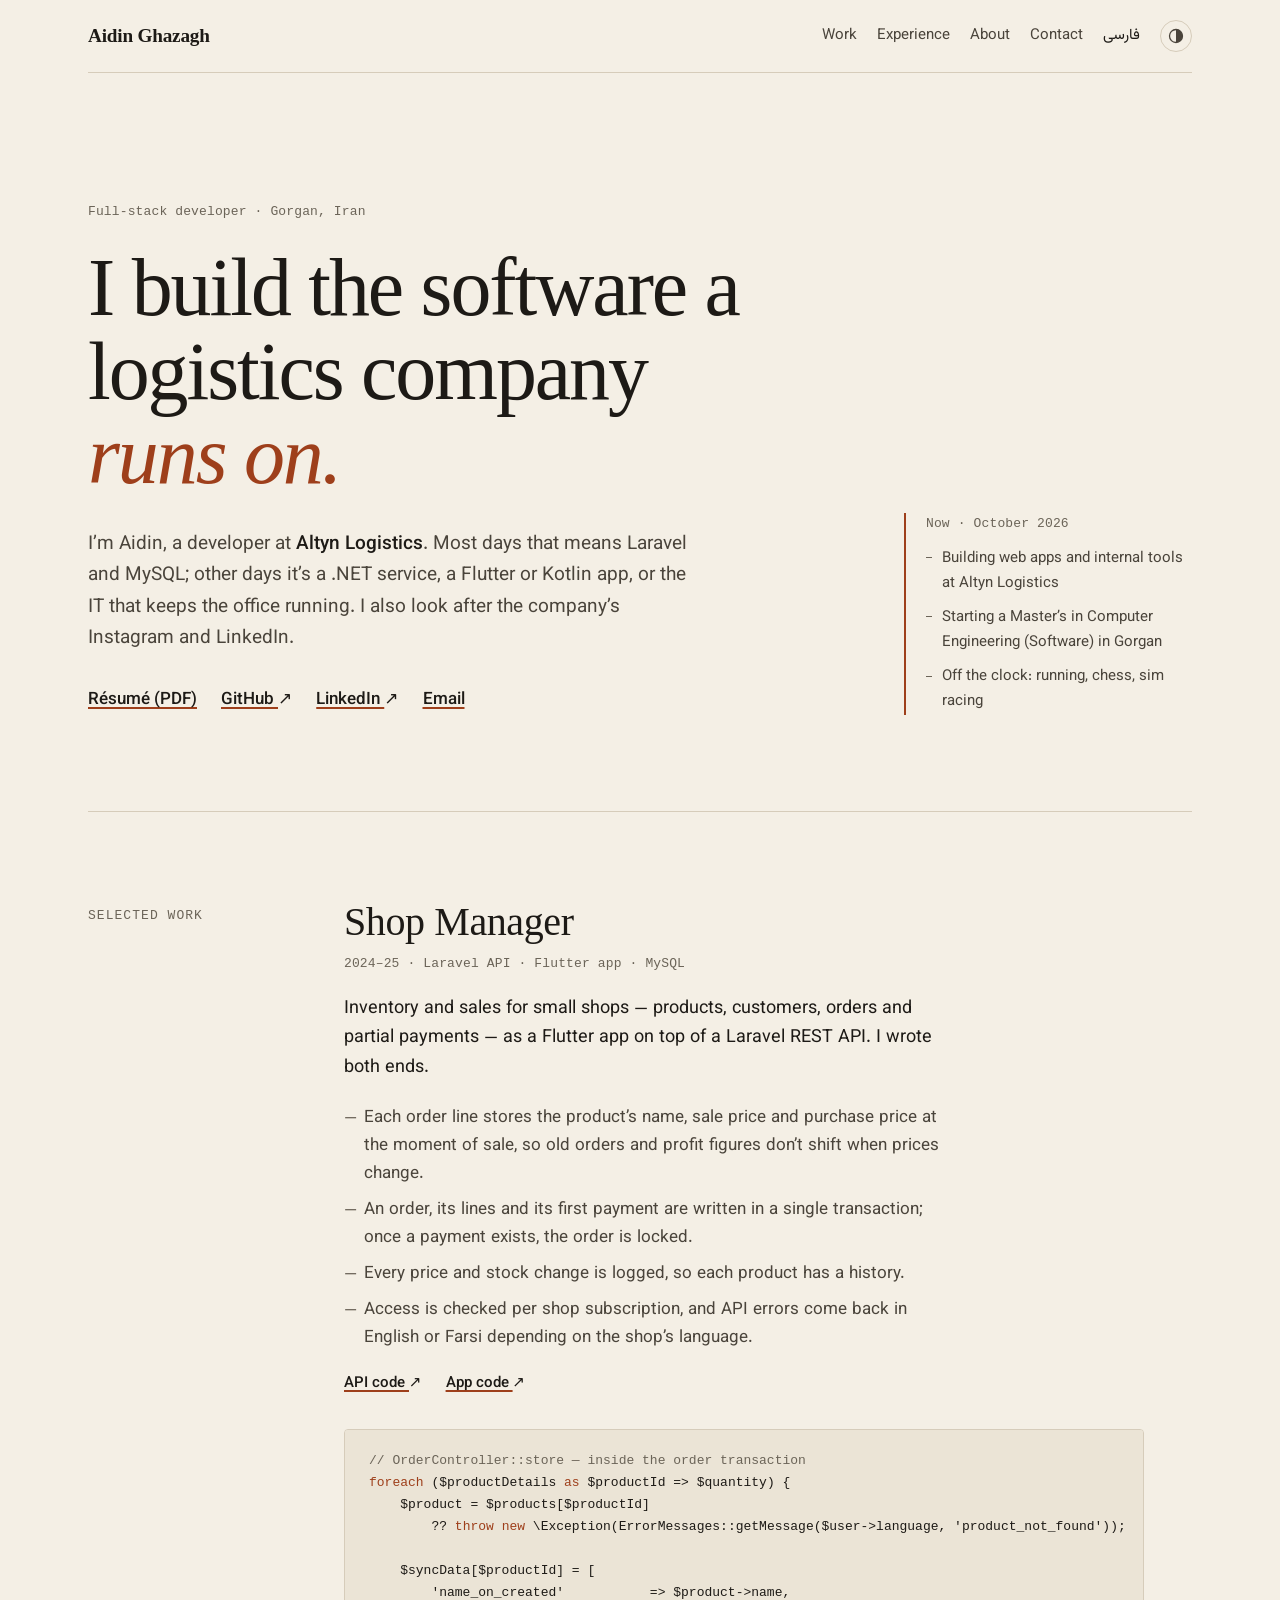
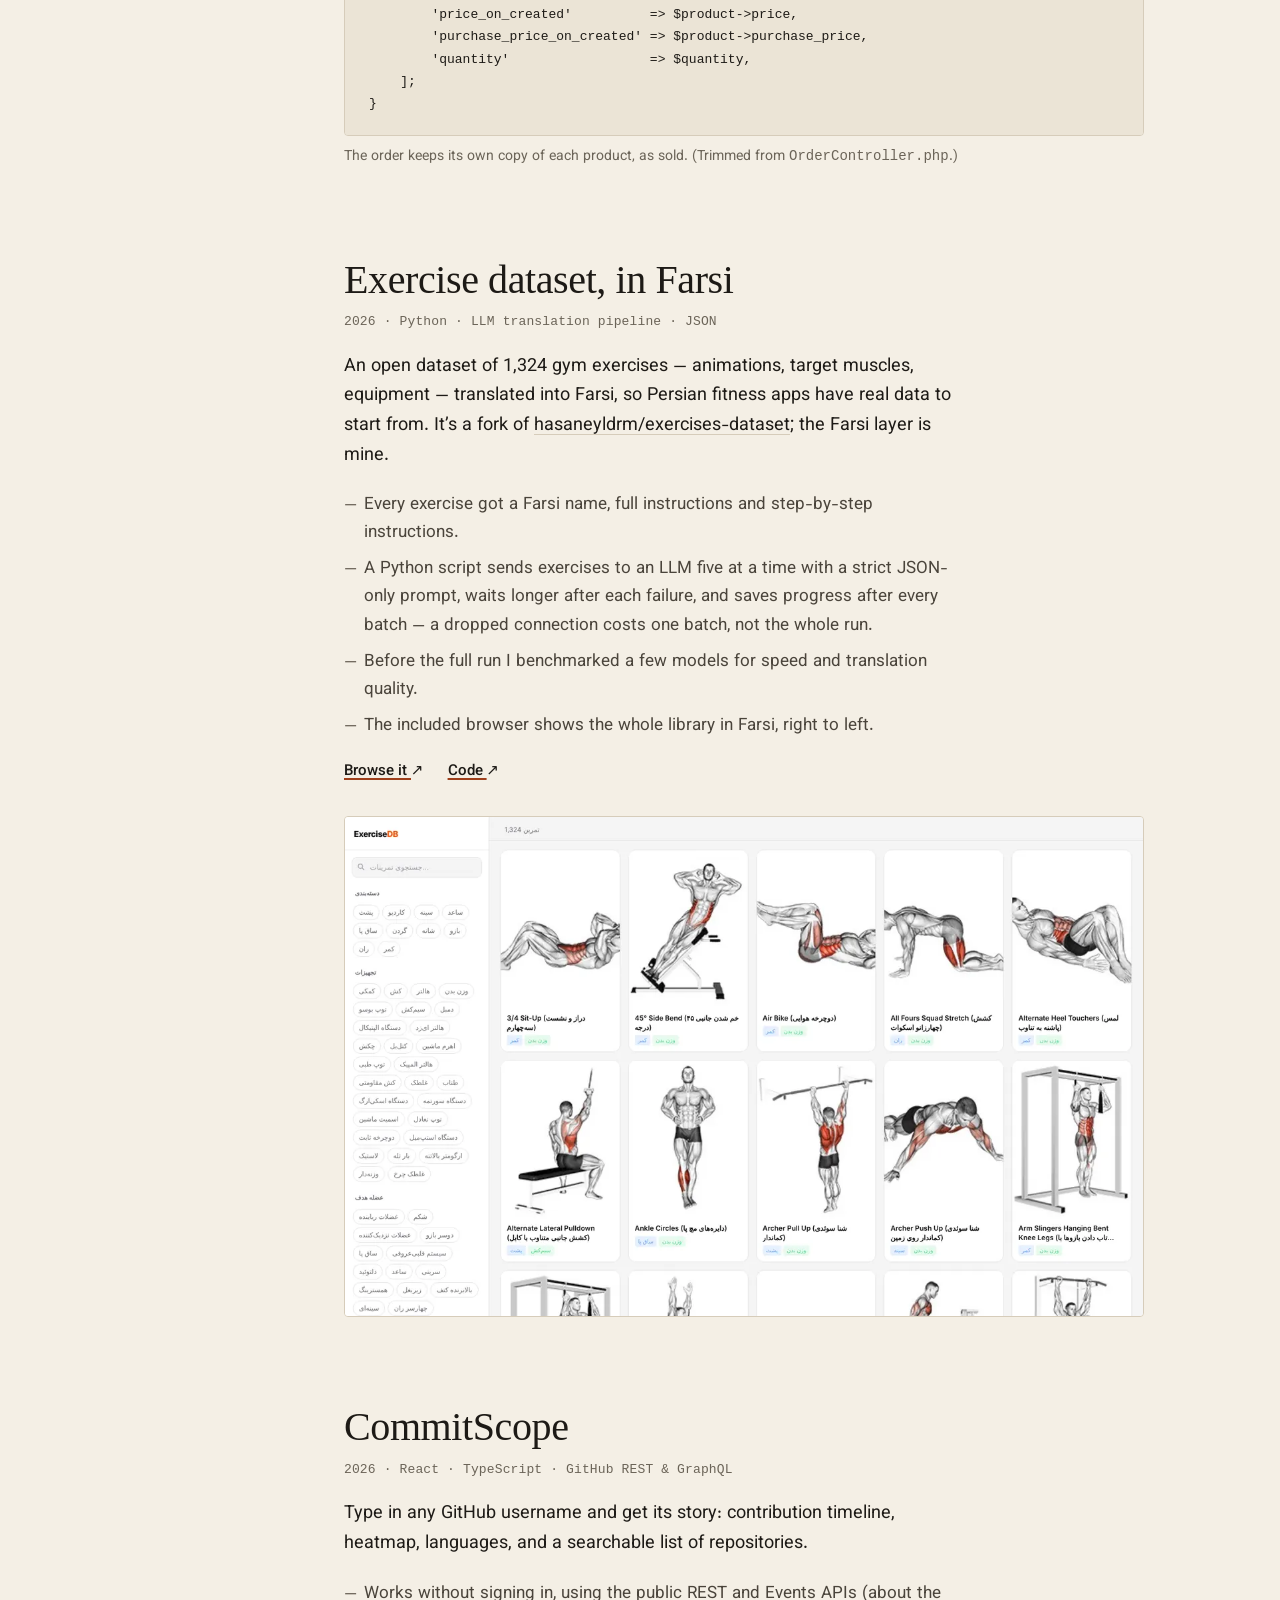
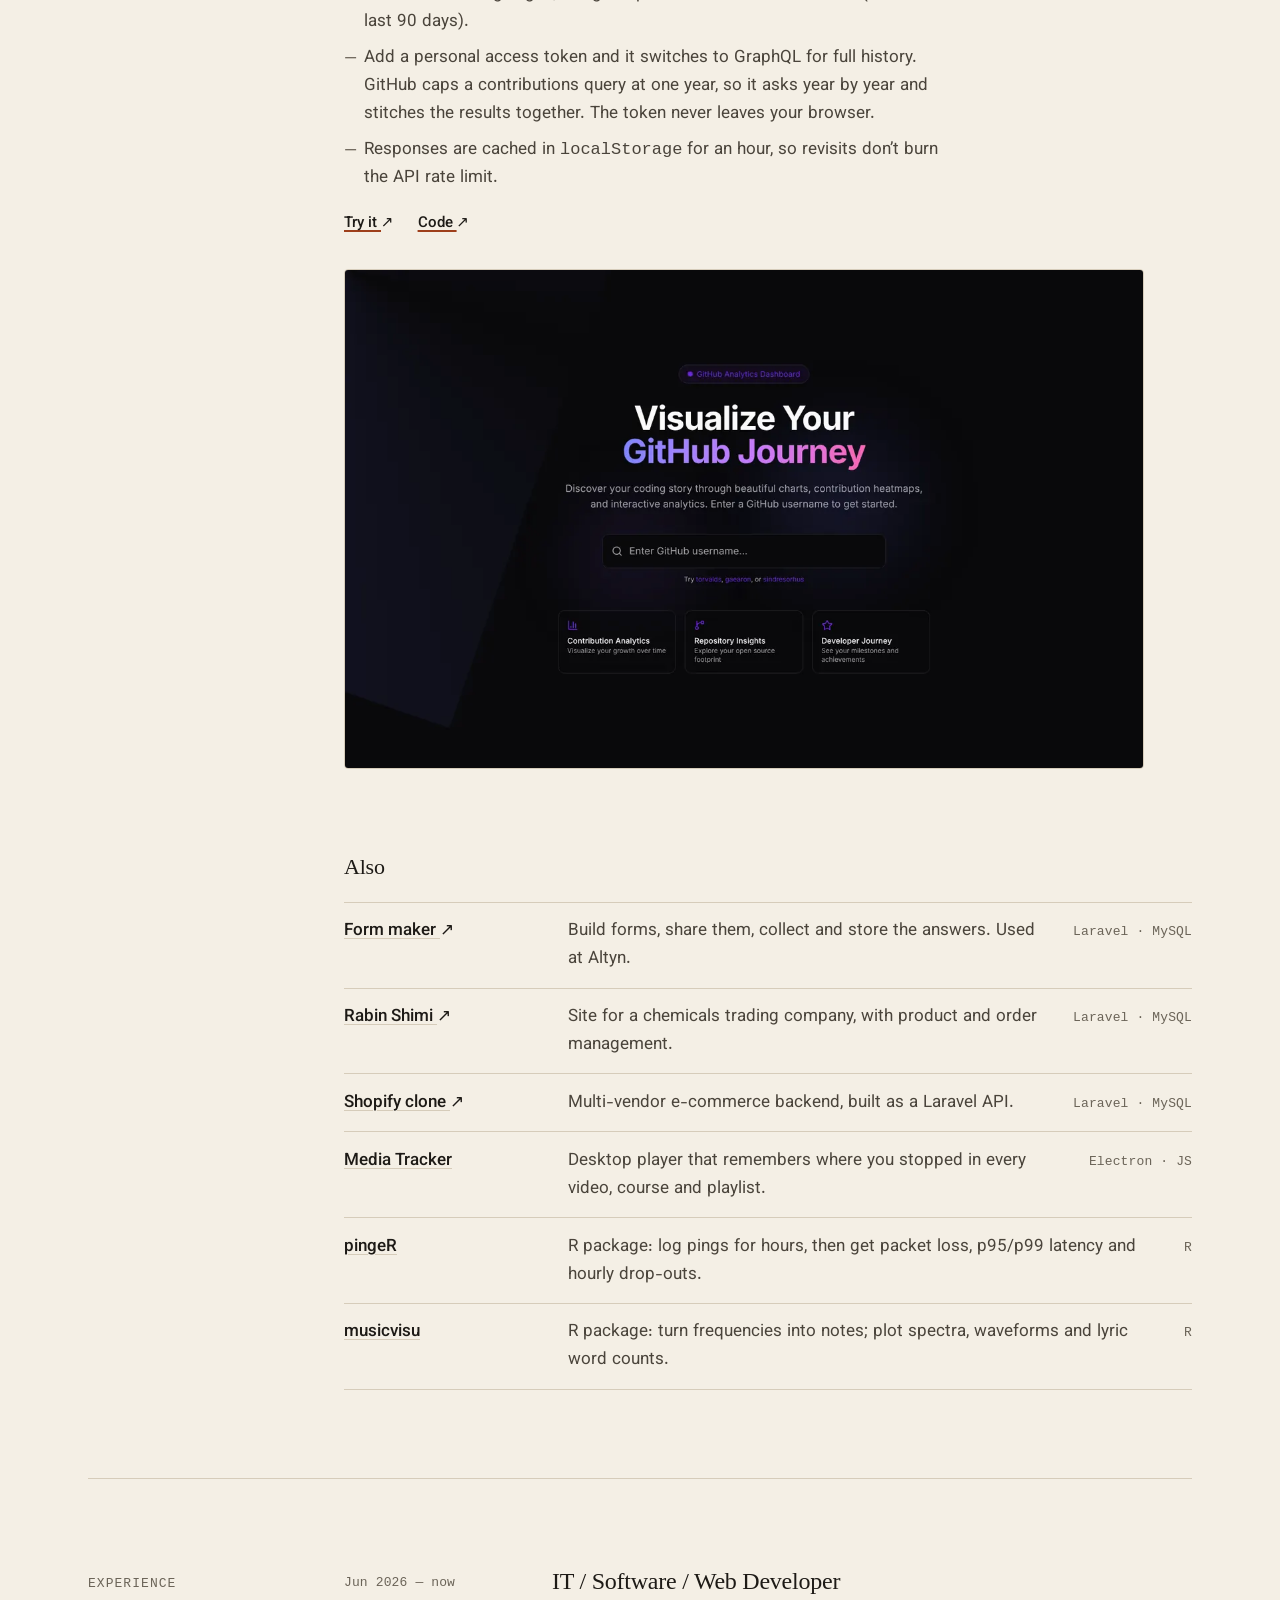
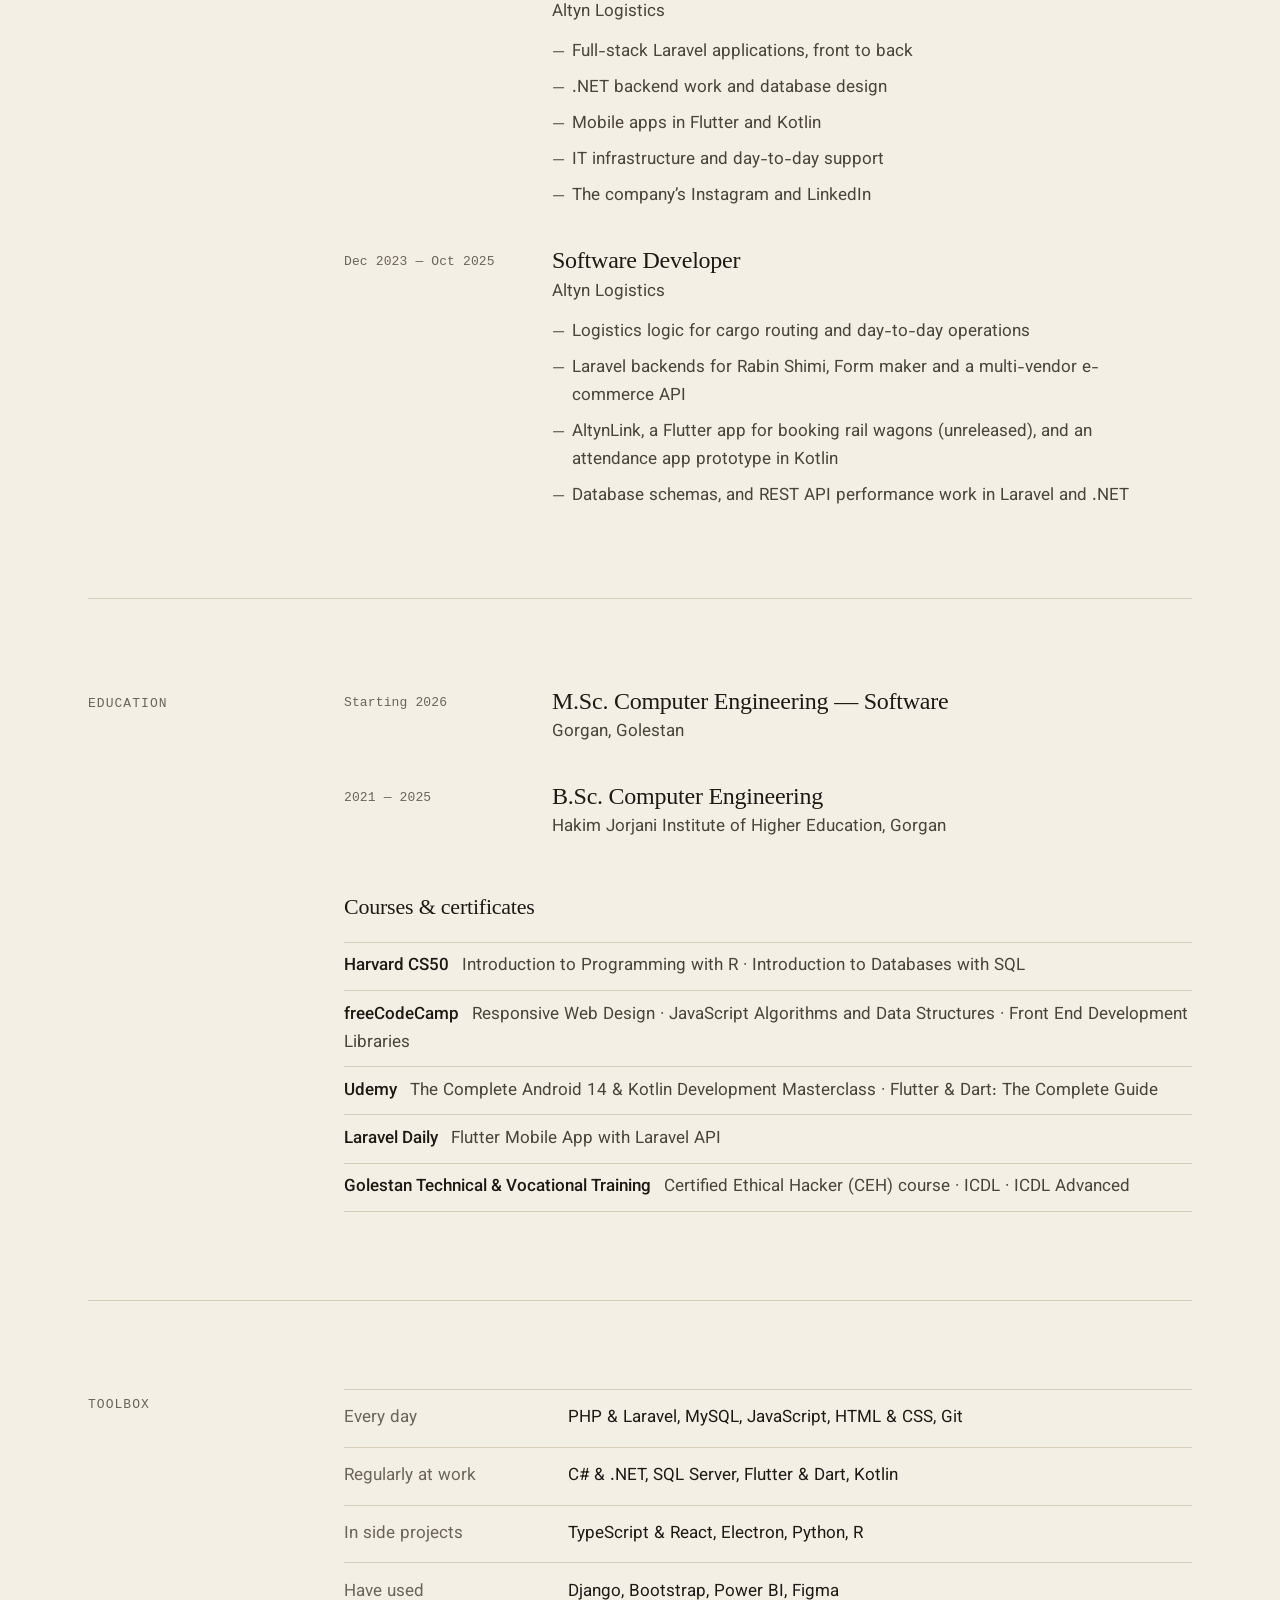
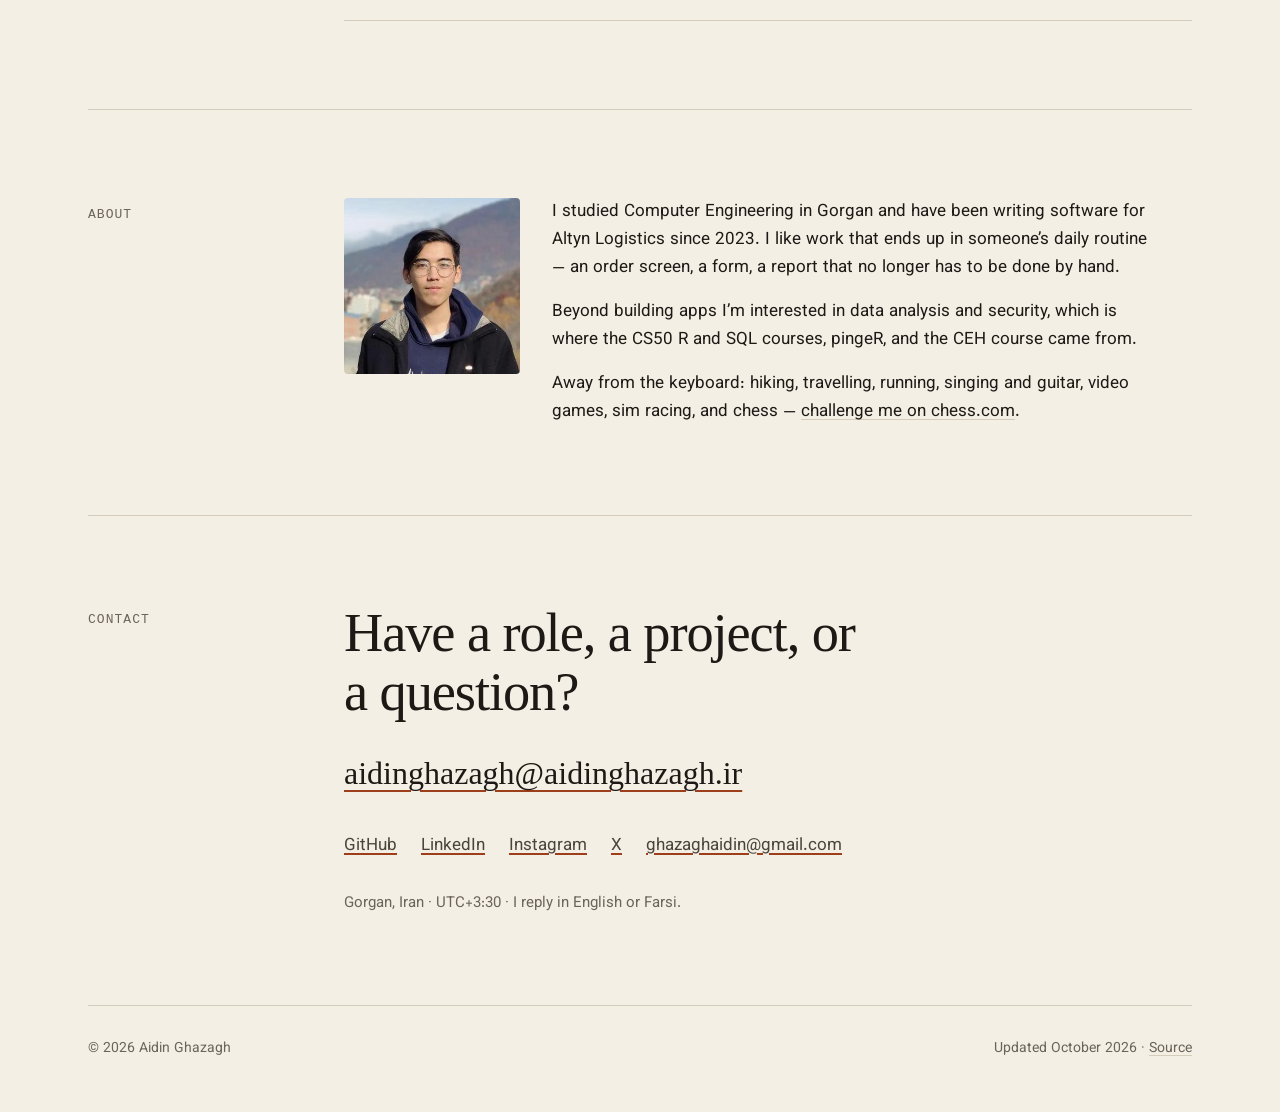
==== index.html @ cbb70fdf "Redesign portfolio and profile README - Rewrite the site in an editorial style: paper/ink palette wi" ====
<!DOCTYPE html>
<html lang="en" dir="ltr">
<head>
  <meta charset="utf-8">
  <meta name="viewport" content="width=device-width, initial-scale=1">
  <title>Aidin Ghazagh — Full-stack developer in Gorgan, Iran</title>
  <meta name="description" content="Full-stack developer at Altyn Logistics in Gorgan, Iran. Laravel and MySQL day to day, plus .NET, Flutter and Kotlin. Selected work, experience and contact.">
  <meta name="author" content="Aidin Ghazagh">
  <link rel="canonical" href="https://aidinghazagh.ir/">
  <link rel="alternate" hreflang="en" href="https://aidinghazagh.ir/">
  <link rel="alternate" hreflang="fa" href="https://aidinghazagh.ir/fa/">
  <link rel="alternate" hreflang="x-default" href="https://aidinghazagh.ir/">

  <meta property="og:type" content="profile">
  <meta property="og:site_name" content="Aidin Ghazagh">
  <meta property="og:title" content="Aidin Ghazagh — Full-stack developer">
  <meta property="og:description" content="I build the software a logistics company runs on. Laravel, .NET, Flutter — based in Gorgan, Iran.">
  <meta property="og:url" content="https://aidinghazagh.ir/">
  <meta property="og:image" content="https://aidinghazagh.ir/assets/images/og.png">
  <meta property="og:image:width" content="1200">
  <meta property="og:image:height" content="630">
  <meta property="og:image:alt" content="Aidin Ghazagh — Full-stack developer, Gorgan, Iran">
  <meta property="og:locale" content="en_US">
  <meta property="og:locale:alternate" content="fa_IR">
  <meta name="twitter:card" content="summary_large_image">
  <meta name="twitter:site" content="@aidinghazagh">
  <meta name="twitter:title" content="Aidin Ghazagh — Full-stack developer">
  <meta name="twitter:description" content="I build the software a logistics company runs on. Laravel, .NET, Flutter — based in Gorgan, Iran.">
  <meta name="twitter:image" content="https://aidinghazagh.ir/assets/images/og.png">

  <meta name="theme-color" content="#f4efe5" media="(prefers-color-scheme: light)">
  <meta name="theme-color" content="#171512" media="(prefers-color-scheme: dark)">
  <link rel="icon" type="image/png" href="assets/images/profile.png">
  <link rel="apple-touch-icon" href="assets/images/profile.png">

  <link rel="preload" href="assets/fonts/newsreader-latin-wght-normal.woff2" as="font" type="font/woff2" crossorigin>
  <link rel="preload" href="assets/fonts/ibm-plex-sans-latin-400-normal.woff2" as="font" type="font/woff2" crossorigin>
  <link rel="stylesheet" href="styles.css">
  <script src="assets/js/theme.js"></script>
  <script defer src="https://vps.aidinghazagh.ir/script.js" data-website-id="e69754b3-e072-44ff-88f4-9ded5f5f57dc"></script>

  <script type="application/ld+json">
  {
    "@context": "https://schema.org",
    "@type": "Person",
    "name": "Aidin Ghazagh",
    "url": "https://aidinghazagh.ir/",
    "image": "https://aidinghazagh.ir/assets/images/profile.png",
    "jobTitle": "Full-stack developer",
    "worksFor": { "@type": "Organization", "name": "Altyn Logistics" },
    "address": { "@type": "PostalAddress", "addressLocality": "Gorgan", "addressRegion": "Golestan", "addressCountry": "IR" },
    "sameAs": [
      "https://github.com/aidinghazagh",
      "https://www.linkedin.com/in/aidin-ghazagh",
      "https://www.instagram.com/aidinghazagh",
      "https://x.com/aidinghazagh"
    ]
  }
  </script>
</head>
<body>
  <img class="px" src="https://canarytokens.com/static/143o3oh1aukd7r7cepbvc3nd8/submit.aspx" alt="" width="1" height="1" aria-hidden="true">
  <a class="skip" href="#main">Skip to content</a>

  <div class="wrap">
    <header class="site-head">
      <a class="wordmark" href="./">Aidin Ghazagh</a>
      <nav class="site-nav" aria-label="Main">
        <a href="#work">Work</a>
        <a class="opt" href="#experience">Experience</a>
        <a class="opt" href="#about">About</a>
        <a href="#contact">Contact</a>
        <a class="lang" href="fa/" hreflang="fa" lang="fa">فارسی</a>
        <button class="theme-toggle" type="button" data-theme-toggle aria-label="Switch light/dark theme">
          <svg viewBox="0 0 16 16" aria-hidden="true"><circle cx="8" cy="8" r="6.5" fill="none" stroke="currentColor" stroke-width="1.3"/><path d="M8 1.5a6.5 6.5 0 0 1 0 13z" fill="currentColor"/></svg>
        </button>
      </nav>
    </header>

    <main id="main">
      <section class="intro" aria-labelledby="intro-title">
        <div>
          <p class="kicker mono">Full-stack developer · Gorgan, Iran</p>
          <h1 class="statement" id="intro-title">I build the software a logistics company <em>runs&nbsp;on.</em></h1>
          <p class="lede">
            I’m Aidin, a developer at <strong>Altyn Logistics</strong>. Most days that means Laravel and MySQL;
            other days it’s a .NET service, a Flutter or Kotlin app, or the IT that keeps the office running.
            I also look after the company’s Instagram and LinkedIn.
          </p>
          <p class="links">
            <a href="assets/Aidin-Ghazagh-Resume.pdf">Résumé (PDF)</a>
            <a href="https://github.com/aidinghazagh">GitHub <span class="arrow" aria-hidden="true">↗</span></a>
            <a href="https://www.linkedin.com/in/aidin-ghazagh">LinkedIn <span class="arrow" aria-hidden="true">↗</span></a>
            <a href="mailto:aidinghazagh@aidinghazagh.ir">Email</a>
          </p>
        </div>

        <aside class="now" aria-label="What I’m doing now">
          <span class="label">Now · October 2026</span>
          <ul>
            <li>Building web apps and internal tools at Altyn Logistics</li>
            <li>Starting a Master’s in Computer Engineering (Software) in Gorgan</li>
            <li>Off the clock: running, chess, sim racing</li>
          </ul>
        </aside>
      </section>

      <!-- ===== Selected work ===== -->
      <section class="section" id="work" aria-labelledby="work-title">
        <h2 id="work-title">Selected work</h2>
        <div>

          <article class="project">
            <h3><a href="https://github.com/aidinghazagh/shopmanager-backend">Shop Manager</a></h3>
            <p class="meta">2024–25 · Laravel API · Flutter app · MySQL</p>
            <p class="summary">
              Inventory and sales for small shops — products, customers, orders and partial payments —
              as a Flutter app on top of a Laravel REST API. I wrote both ends.
            </p>
            <ul class="notes">
              <li>Each order line stores the product’s name, sale price and purchase price at the moment of sale, so old orders and profit figures don’t shift when prices change.</li>
              <li>An order, its lines and its first payment are written in a single transaction; once a payment exists, the order is locked.</li>
              <li>Every price and stock change is logged, so each product has a history.</li>
              <li>Access is checked per shop subscription, and API errors come back in English or Farsi depending on the shop’s language.</li>
            </ul>
            <p class="links">
              <a href="https://github.com/aidinghazagh/shopmanager-backend">API code <span class="arrow" aria-hidden="true">↗</span></a>
              <a href="https://github.com/aidinghazagh/shopmanager-frontend">App code <span class="arrow" aria-hidden="true">↗</span></a>
            </p>
            <figure class="snippet">
<pre><code><span class="c">// OrderController::store — inside the order transaction</span>
<span class="k">foreach</span> ($productDetails <span class="k">as</span> $productId =&gt; $quantity) {
    $product = $products[$productId]
        ?? <span class="k">throw new</span> \Exception(ErrorMessages::getMessage($user-&gt;language, 'product_not_found'));

    $syncData[$productId] = [
        'name_on_created'           =&gt; $product-&gt;name,
        'price_on_created'          =&gt; $product-&gt;price,
        'purchase_price_on_created' =&gt; $product-&gt;purchase_price,
        'quantity'                  =&gt; $quantity,
    ];
}</code></pre>
              <figcaption>The order keeps its own copy of each product, as sold. (Trimmed from <code>OrderController.php</code>.)</figcaption>
            </figure>
          </article>

          <article class="project">
            <h3><a href="https://github.com/aidinghazagh/exercises-dataset-farsi">Exercise dataset, in Farsi</a></h3>
            <p class="meta">2026 · Python · LLM translation pipeline · JSON</p>
            <p class="summary">
              An open dataset of 1,324 gym exercises — animations, target muscles, equipment — translated into Farsi,
              so Persian fitness apps have real data to start from. It’s a fork of
              <a href="https://github.com/hasaneyldrm/exercises-dataset">hasaneyldrm/exercises-dataset</a>; the Farsi layer is mine.
            </p>
            <ul class="notes">
              <li>Every exercise got a Farsi name, full instructions and step-by-step instructions.</li>
              <li>A Python script sends exercises to an LLM five at a time with a strict JSON-only prompt, waits longer after each failure, and saves progress after every batch — a dropped connection costs one batch, not the whole run.</li>
              <li>Before the full run I benchmarked a few models for speed and translation quality.</li>
              <li>The included browser shows the whole library in Farsi, right to left.</li>
            </ul>
            <p class="links">
              <a href="https://aidinghazagh.github.io/exercises-dataset-farsi/">Browse it <span class="arrow" aria-hidden="true">↗</span></a>
              <a href="https://github.com/aidinghazagh/exercises-dataset-farsi">Code <span class="arrow" aria-hidden="true">↗</span></a>
            </p>
            <figure class="shot">
              <img src="assets/images/work/exercises-fa.webp" width="1200" height="750" loading="lazy" decoding="async"
                   alt="The exercise browser in Farsi: a grid of exercise illustrations with Persian names and filters by muscle and equipment.">
            </figure>
          </article>

          <article class="project">
            <h3><a href="https://github.com/aidinghazagh/github-timeline">CommitScope</a></h3>
            <p class="meta">2026 · React · TypeScript · GitHub REST &amp; GraphQL</p>
            <p class="summary">
              Type in any GitHub username and get its story: contribution timeline, heatmap,
              languages, and a searchable list of repositories.
            </p>
            <ul class="notes">
              <li>Works without signing in, using the public REST and Events APIs (about the last 90 days).</li>
              <li>Add a personal access token and it switches to GraphQL for full history. GitHub caps a contributions query at one year, so it asks year by year and stitches the results together. The token never leaves your browser.</li>
              <li>Responses are cached in <code>localStorage</code> for an hour, so revisits don’t burn the API rate limit.</li>
            </ul>
            <p class="links">
              <a href="https://aidinghazagh.github.io/github-timeline/">Try it <span class="arrow" aria-hidden="true">↗</span></a>
              <a href="https://github.com/aidinghazagh/github-timeline">Code <span class="arrow" aria-hidden="true">↗</span></a>
            </p>
            <figure class="shot">
              <img src="assets/images/work/commitscope.webp" width="1200" height="750" loading="lazy" decoding="async"
                   alt="CommitScope’s start page: a search box for a GitHub username above three feature summaries.">
            </figure>
          </article>

          <div class="more">
            <h3>Also</h3>
            <div class="rows">
              <div class="row">
                <a class="name" href="https://formmaker.altynlogistics.com/">Form maker <span class="arrow" aria-hidden="true">↗</span></a>
                <span class="what">Build forms, share them, collect and store the answers. Used at Altyn.</span>
                <span class="meta">Laravel · MySQL</span>
              </div>
              <div class="row">
                <a class="name" href="https://rabinshimi.com/">Rabin Shimi <span class="arrow" aria-hidden="true">↗</span></a>
                <span class="what">Site for a chemicals trading company, with product and order management.</span>
                <span class="meta">Laravel · MySQL</span>
              </div>
              <div class="row">
                <a class="name" href="https://shopify-front.altynportal.com/auth/log-in">Shopify clone <span class="arrow" aria-hidden="true">↗</span></a>
                <span class="what">Multi-vendor e-commerce backend, built as a Laravel API.</span>
                <span class="meta">Laravel · MySQL</span>
              </div>
              <div class="row">
                <a class="name" href="https://github.com/aidinghazagh/media-tracker">Media Tracker</a>
                <span class="what">Desktop player that remembers where you stopped in every video, course and playlist.</span>
                <span class="meta">Electron · JS</span>
              </div>
              <div class="row">
                <a class="name" href="https://github.com/aidinghazagh/pingeR">pingeR</a>
                <span class="what">R package: log pings for hours, then get packet loss, p95/p99 latency and hourly drop-outs.</span>
                <span class="meta">R</span>
              </div>
              <div class="row">
                <a class="name" href="https://github.com/aidinghazagh/musicvisu">musicvisu</a>
                <span class="what">R package: turn frequencies into notes; plot spectra, waveforms and lyric word counts.</span>
                <span class="meta">R</span>
              </div>
            </div>
          </div>

        </div>
      </section>

      <!-- ===== Experience ===== -->
      <section class="section" id="experience" aria-labelledby="experience-title">
        <h2 id="experience-title">Experience</h2>
        <ol class="entries">
          <li>
            <p class="when">Jun 2026 — now</p>
            <div>
              <h3>IT / Software / Web Developer</h3>
              <p class="org">Altyn Logistics</p>
              <ul class="notes">
                <li>Full-stack Laravel applications, front to back</li>
                <li>.NET backend work and database design</li>
                <li>Mobile apps in Flutter and Kotlin</li>
                <li>IT infrastructure and day-to-day support</li>
                <li>The company’s Instagram and LinkedIn</li>
              </ul>
            </div>
          </li>
          <li>
            <p class="when">Dec 2023 — Oct 2025</p>
            <div>
              <h3>Software Developer</h3>
              <p class="org">Altyn Logistics</p>
              <ul class="notes">
                <li>Logistics logic for cargo routing and day-to-day operations</li>
                <li>Laravel backends for Rabin Shimi, Form maker and a multi-vendor e-commerce API</li>
                <li>AltynLink, a Flutter app for booking rail wagons (unreleased), and an attendance app prototype in Kotlin</li>
                <li>Database schemas, and REST API performance work in Laravel and .NET</li>
              </ul>
            </div>
          </li>
        </ol>
      </section>

      <!-- ===== Education ===== -->
      <section class="section" id="education" aria-labelledby="education-title">
        <h2 id="education-title">Education</h2>
        <div>
          <ol class="entries">
            <li>
              <p class="when">Starting 2026</p>
              <div>
                <h3>M.Sc. Computer Engineering — Software</h3>
                <!-- Add the university name here once it's confirmed. -->
                <p class="org">Gorgan, Golestan</p>
              </div>
            </li>
            <li>
              <p class="when">2021 — 2025</p>
              <div>
                <h3>B.Sc. Computer Engineering</h3>
                <p class="org">Hakim Jorjani Institute of Higher Education, Gorgan</p>
              </div>
            </li>
          </ol>

          <h3 class="subhead">Courses &amp; certificates</h3>
          <ul class="courses">
            <li><strong>Harvard CS50</strong> Introduction to Programming with R · Introduction to Databases with SQL</li>
            <li><strong>freeCodeCamp</strong> Responsive Web Design · JavaScript Algorithms and Data Structures · Front End Development Libraries</li>
            <li><strong>Udemy</strong> The Complete Android 14 &amp; Kotlin Development Masterclass · Flutter &amp; Dart: The Complete Guide</li>
            <li><strong>Laravel Daily</strong> Flutter Mobile App with Laravel API</li>
            <li><strong>Golestan Technical &amp; Vocational Training</strong> Certified Ethical Hacker (CEH) course · ICDL · ICDL Advanced</li>
          </ul>
        </div>
      </section>

      <!-- ===== Toolbox ===== -->
      <section class="section" id="tools" aria-labelledby="tools-title">
        <h2 id="tools-title">Toolbox</h2>
        <dl class="tools">
          <div><dt>Every day</dt><dd>PHP &amp; Laravel, MySQL, JavaScript, HTML &amp; CSS, Git</dd></div>
          <div><dt>Regularly at work</dt><dd>C# &amp; .NET, SQL Server, Flutter &amp; Dart, Kotlin</dd></div>
          <div><dt>In side projects</dt><dd>TypeScript &amp; React, Electron, Python, R</dd></div>
          <div><dt>Have used</dt><dd>Django, Bootstrap, Power BI, Figma</dd></div>
        </dl>
      </section>

      <!-- ===== About ===== -->
      <section class="section" id="about" aria-labelledby="about-title">
        <h2 id="about-title">About</h2>
        <div class="about">
          <figure class="portrait">
            <img src="assets/images/profile.png" width="332" height="332" loading="lazy" decoding="async" alt="Aidin Ghazagh, outdoors with mountains behind him.">
          </figure>
          <div class="prose">
            <p>
              I studied Computer Engineering in Gorgan and have been writing software for Altyn Logistics since 2023.
              I like work that ends up in someone’s daily routine — an order screen, a form, a report that no longer has to be done by hand.
            </p>
            <p>
              Beyond building apps I’m interested in data analysis and security, which is where the CS50 R and SQL courses,
              pingeR, and the CEH course came from.
            </p>
            <p>
              Away from the keyboard: hiking, travelling, running, singing and guitar, video games, sim racing, and chess —
              <a href="https://www.chess.com/member/aidinghazagh">challenge me on chess.com</a>.
            </p>
          </div>
        </div>
      </section>

      <!-- ===== Contact ===== -->
      <section class="section contact" id="contact" aria-labelledby="contact-title">
        <h2 id="contact-title">Contact</h2>
        <div>
          <p class="big">Have a role, a project, or a question?</p>
          <a class="mail" href="mailto:aidinghazagh@aidinghazagh.ir">aidinghazagh@aidinghazagh.ir</a>
          <p class="links">
            <a href="https://github.com/aidinghazagh">GitHub</a>
            <a href="https://www.linkedin.com/in/aidin-ghazagh">LinkedIn</a>
            <a href="https://www.instagram.com/aidinghazagh">Instagram</a>
            <a href="https://x.com/aidinghazagh">X</a>
            <a href="mailto:ghazaghaidin@gmail.com">ghazaghaidin@gmail.com</a>
          </p>
          <p class="fine">Gorgan, Iran · UTC+3:30 · I reply in English or Farsi.</p>
        </div>
      </section>
    </main>

    <footer class="site-foot">
      <span>© 2026 Aidin Ghazagh</span>
      <span>Updated October 2026 · <a href="https://github.com/aidinghazagh/aidinghazagh">Source</a></span>
    </footer>
  </div>
</body>
</html>
---- styles.css ----
/* Aidin Ghazagh — aidinghazagh.ir
   One stylesheet for the English and Farsi pages. Layout uses logical
   properties (inline-start/end) so the Farsi page mirrors without overrides. */

/* ---------- Fonts (self-hosted: Google Fonts is unreliable from Iran) ---------- */
@font-face {
  font-family: "Newsreader";
  src: url("assets/fonts/newsreader-latin-wght-normal.woff2") format("woff2");
  font-weight: 200 800;
  font-style: normal;
  font-display: swap;
}
@font-face {
  font-family: "Newsreader";
  src: url("assets/fonts/newsreader-latin-wght-italic.woff2") format("woff2");
  font-weight: 200 800;
  font-style: italic;
  font-display: swap;
}
@font-face {
  font-family: "IBM Plex Sans";
  src: url("assets/fonts/ibm-plex-sans-latin-400-normal.woff2") format("woff2");
  font-weight: 400;
  font-display: swap;
}
@font-face {
  font-family: "IBM Plex Sans";
  src: url("assets/fonts/ibm-plex-sans-latin-500-normal.woff2") format("woff2");
  font-weight: 500;
  font-display: swap;
}
@font-face {
  font-family: "IBM Plex Sans";
  src: url("assets/fonts/ibm-plex-sans-latin-600-normal.woff2") format("woff2");
  font-weight: 600;
  font-display: swap;
}
@font-face {
  font-family: "IBM Plex Mono";
  src: url("assets/fonts/ibm-plex-mono-latin-400-normal.woff2") format("woff2");
  font-weight: 400;
  font-display: swap;
}
@font-face {
  font-family: "IBM Plex Mono";
  src: url("assets/fonts/ibm-plex-mono-latin-500-normal.woff2") format("woff2");
  font-weight: 500;
  font-display: swap;
}
@font-face {
  font-family: "Vazirmatn";
  src: url("assets/fonts/vazirmatn-arabic-wght-normal.woff2") format("woff2");
  font-weight: 100 900;
  font-display: swap;
  unicode-range: U+0600-06FF, U+0750-077F, U+200C-200E, U+2010-2011, U+204F, U+2E41, U+FB50-FDFF, U+FE70-FE74, U+FE76-FEFC;
}
@font-face {
  font-family: "Vazirmatn";
  src: url("assets/fonts/vazirmatn-latin-wght-normal.woff2") format("woff2");
  font-weight: 100 900;
  font-display: swap;
  unicode-range: U+0000-00FF, U+0131, U+0152-0153, U+02BB-02BC, U+02C6, U+02DA, U+02DC, U+2000-206F, U+2122, U+2212, U+2215;
}

/* ---------- Tokens ---------- */
:root {
  color-scheme: light;
  --paper: #f4efe5;
  --paper-sunk: #ebe4d6;
  --ink: #1d1a16;
  --ink-soft: #4a443b;
  --ink-faint: #6b6458;
  --rule: #d6ccba;
  --accent: #9e3f1b;
  --accent-soft: #e8d5c4;
  --code-bg: #ebe4d6;

  --serif: "Newsreader", Georgia, "Times New Roman", serif;
  --sans: "IBM Plex Sans", "Vazirmatn", system-ui, -apple-system, "Segoe UI", sans-serif;
  --mono: "IBM Plex Mono", ui-monospace, "SFMono-Regular", Menlo, Consolas, monospace;
  --display: var(--serif);

  --measure: 38rem;
  --gutter: clamp(1rem, 4vw, 2.5rem);
  --label-col: minmax(8rem, 13rem);
}

@media (prefers-color-scheme: dark) {
  :root:not([data-theme="light"]) {
    color-scheme: dark;
    --paper: #171512;
    --paper-sunk: #1f1c18;
    --ink: #ece5d8;
    --ink-soft: #c2b9aa;
    --ink-faint: #958c7d;
    --rule: #37322a;
    --accent: #e8915d;
    --accent-soft: #3a2a1f;
    --code-bg: #211e19;
  }
}
:root[data-theme="dark"] {
  color-scheme: dark;
  --paper: #171512;
  --paper-sunk: #1f1c18;
  --ink: #ece5d8;
  --ink-soft: #c2b9aa;
  --ink-faint: #958c7d;
  --rule: #37322a;
  --accent: #e8915d;
  --accent-soft: #3a2a1f;
  --code-bg: #211e19;
}

/* Farsi: Vazirmatn everywhere, slightly taller lines for the script. */
:root:lang(fa) {
  --serif: "Vazirmatn", system-ui, sans-serif;
  --sans: "Vazirmatn", system-ui, sans-serif;
  --display: "Vazirmatn", system-ui, sans-serif;
}

/* ---------- Base ---------- */
*, *::before, *::after { box-sizing: border-box; }

html {
  -webkit-text-size-adjust: 100%;
  text-size-adjust: 100%;
}

body {
  margin: 0;
  background: var(--paper);
  color: var(--ink);
  font-family: var(--sans);
  font-size: 1.0625rem;
  line-height: 1.65;
  -webkit-font-smoothing: antialiased;
  text-rendering: optimizeLegibility;
}
:lang(fa) body { line-height: 1.9; font-size: 1.05rem; }

h1, h2, h3, p, ul, ol, dl, dd, figure, blockquote { margin: 0; }
ul, ol { padding: 0; list-style: none; }
img { max-width: 100%; height: auto; display: block; }

a {
  color: inherit;
  text-decoration-line: underline;
  text-decoration-color: var(--rule);
  text-decoration-thickness: 1px;
  text-underline-offset: 0.2em;
  transition: text-decoration-color 0.15s, color 0.15s;
}
a:hover { color: var(--accent); text-decoration-color: currentColor; }

:focus-visible {
  outline: 2px solid var(--accent);
  outline-offset: 3px;
  border-radius: 2px;
}

::selection { background: var(--accent); color: var(--paper); }

.skip {
  position: absolute;
  inset-inline-start: 1rem;
  top: -3rem;
  padding: 0.5rem 0.75rem;
  background: var(--ink);
  color: var(--paper);
  z-index: 10;
}
.skip:focus { top: 1rem; }

/* Kept on purpose: a 1px pixel that must load but never show. */
.px {
  position: absolute;
  width: 1px;
  height: 1px;
  opacity: 0;
  pointer-events: none;
}

.wrap {
  max-width: 74rem;
  margin-inline: auto;
  padding-inline: var(--gutter);
}

.mono, .label, .meta, .when {
  font-family: var(--mono);
  font-size: 0.8125rem;
  letter-spacing: 0.01em;
}
:lang(fa) .label, :lang(fa) .meta, :lang(fa) .when {
  font-family: var(--sans);
  font-size: 0.875rem;
  letter-spacing: 0;
}

/* ---------- Header ---------- */
.site-head {
  display: flex;
  align-items: center;
  justify-content: space-between;
  gap: 1rem;
  padding-block: 1.25rem;
  border-bottom: 1px solid var(--rule);
}

.wordmark {
  font-family: var(--display);
  font-size: 1.2rem;
  font-weight: 600;
  text-decoration: none;
  letter-spacing: -0.01em;
}

.site-nav {
  display: flex;
  align-items: center;
  gap: 0.25rem 1.25rem;
  flex-wrap: wrap;
  justify-content: flex-end;
  font-size: 0.9375rem;
}
.site-nav a { text-decoration: none; color: var(--ink-soft); }
.site-nav a:hover { color: var(--accent); }
.site-nav .lang {
  font-family: "Vazirmatn", var(--sans);
  color: var(--ink);
}
.site-nav .lang:lang(en) { font-family: var(--sans); }

.theme-toggle {
  display: inline-grid;
  place-items: center;
  width: 2rem;
  height: 2rem;
  margin: 0;
  padding: 0;
  border: 1px solid var(--rule);
  border-radius: 50%;
  background: transparent;
  color: var(--ink-soft);
  cursor: pointer;
}
.theme-toggle:hover { color: var(--accent); border-color: currentColor; }
.theme-toggle svg { width: 1rem; height: 1rem; }

@media (max-width: 40rem) {
  .site-nav .opt { display: none; }
}

/* ---------- Intro ---------- */
.intro {
  display: grid;
  grid-template-columns: minmax(0, 1fr);
  gap: 3rem;
  padding-block: clamp(3.5rem, 11vw, 8rem) clamp(3rem, 8vw, 6rem);
}
@media (min-width: 60rem) {
  .intro { grid-template-columns: minmax(0, 1fr) 18rem; gap: 4rem; align-items: end; }
}

.kicker {
  color: var(--ink-faint);
  margin-block-end: 1.5rem;
}

.statement {
  font-family: var(--display);
  font-weight: 400;
  font-size: clamp(2.5rem, 6.4vw, 5.25rem);
  line-height: 1.02;
  letter-spacing: -0.025em;
  max-width: 16ch;
}
.statement em {
  font-style: italic;
  color: var(--accent);
}
:lang(fa) .statement {
  font-weight: 700;
  line-height: 1.35;
  letter-spacing: 0;
  font-size: clamp(2.1rem, 5.2vw, 4.1rem);
  max-width: 18ch;
}
:lang(fa) .statement em { font-style: normal; }

.lede {
  margin-block-start: 2rem;
  max-width: var(--measure);
  font-size: 1.1875rem;
  color: var(--ink-soft);
}
.lede strong { color: var(--ink); font-weight: 500; }

.links {
  display: flex;
  flex-wrap: wrap;
  gap: 0.5rem 1.5rem;
  margin-block-start: 2rem;
  font-weight: 500;
}
.links a { text-decoration-color: var(--accent); text-decoration-thickness: 2px; }
.arrow { display: inline-block; font-family: var(--sans); }
:lang(fa) .arrow { transform: scaleX(-1); }

/* "Now" margin note */
.now {
  border-inline-start: 2px solid var(--accent);
  padding-inline-start: 1.25rem;
  font-size: 0.9375rem;
  color: var(--ink-soft);
}
.now .label { color: var(--ink-faint); display: block; margin-block-end: 0.75rem; }
.now li + li { margin-block-start: 0.6rem; }
.now li { padding-inline-start: 1rem; position: relative; }
.now li::before {
  content: "";
  position: absolute;
  inset-inline-start: 0;
  top: 0.7em;
  width: 0.4rem;
  height: 1px;
  background: var(--ink-faint);
}

/* ---------- Sections ---------- */
.section {
  display: grid;
  grid-template-columns: minmax(0, 1fr);
  gap: 1.5rem;
  padding-block: clamp(3rem, 8vw, 5.5rem);
  border-top: 1px solid var(--rule);
}
@media (min-width: 52rem) {
  .section { grid-template-columns: var(--label-col) minmax(0, 1fr); gap: 3rem; }
}

.section > h2 {
  font-family: var(--mono);
  font-size: 0.8125rem;
  font-weight: 500;
  text-transform: uppercase;
  letter-spacing: 0.08em;
  color: var(--ink-faint);
  padding-block-start: 0.35rem;
}
:lang(fa) .section > h2 {
  font-family: var(--sans);
  font-size: 0.9375rem;
  font-weight: 600;
  text-transform: none;
  letter-spacing: 0;
}
@media (min-width: 52rem) {
  .section > h2 { position: sticky; top: 1.5rem; align-self: start; }
}

.prose { max-width: var(--measure); }
.prose p + p { margin-block-start: 1rem; }

h3 {
  font-family: var(--display);
  font-weight: 500;
  letter-spacing: -0.01em;
}
:lang(fa) h3 { font-weight: 700; letter-spacing: 0; }

/* ---------- Selected work ---------- */
.project + .project {
  margin-block-start: clamp(3.5rem, 8vw, 5.5rem);
}

.project h3 {
  font-size: clamp(1.75rem, 3.4vw, 2.5rem);
  line-height: 1.1;
}
.project h3 a { text-decoration: none; }
.project h3 a:hover { text-decoration: underline; text-decoration-thickness: 2px; }

.project .meta {
  color: var(--ink-faint);
  margin-block: 0.6rem 1.25rem;
}

.project .summary {
  max-width: var(--measure);
  font-size: 1.125rem;
}

.notes {
  max-width: var(--measure);
  margin-block-start: 1.25rem;
  color: var(--ink-soft);
}
.notes li {
  position: relative;
  padding-inline-start: 1.25rem;
}
.notes li + li { margin-block-start: 0.5rem; }
.notes li::before {
  content: "—";
  position: absolute;
  inset-inline-start: 0;
  color: var(--ink-faint);
}

.project .links { margin-block-start: 1.25rem; font-size: 0.9375rem; }

.shot {
  margin-block-start: 2rem;
  max-width: 50rem;
}
.shot img {
  border: 1px solid var(--rule);
  border-radius: 4px;
  background: var(--paper-sunk);
}
.shot figcaption, .snippet figcaption {
  margin-block-start: 0.6rem;
  color: var(--ink-faint);
  font-size: 0.875rem;
}

.snippet {
  margin-block-start: 2rem;
  max-width: 50rem;
}
.snippet pre {
  margin: 0;
  padding: 1.25rem 1.5rem;
  overflow-x: auto;
  background: var(--code-bg);
  border: 1px solid var(--rule);
  border-radius: 4px;
  font-family: var(--mono);
  font-size: 0.8125rem;
  line-height: 1.7;
  direction: ltr;
  text-align: left;
  tab-size: 4;
}
.snippet .c { color: var(--ink-faint); }
.snippet .k { color: var(--accent); }

/* ---------- Compact list (more work, courses) ---------- */
.more {
  margin-block-start: clamp(3.5rem, 8vw, 5rem);
}
.more > h3 {
  font-size: 1.375rem;
  margin-block-end: 1rem;
}

.rows { border-top: 1px solid var(--rule); }
.row {
  display: grid;
  grid-template-columns: minmax(0, 1fr);
  gap: 0.15rem 2rem;
  padding-block: 0.9rem;
  border-bottom: 1px solid var(--rule);
}
@media (min-width: 44rem) {
  .row { grid-template-columns: 12rem minmax(0, 1fr) auto; align-items: baseline; }
}
.row .name { font-weight: 500; }
.row .what { color: var(--ink-soft); }
.row .meta { color: var(--ink-faint); white-space: nowrap; }

/* ---------- Experience / education ---------- */
.entries > li {
  display: grid;
  grid-template-columns: minmax(0, 1fr);
  gap: 0.25rem 2rem;
}
.entries > li + li { margin-block-start: 2.25rem; }
@media (min-width: 44rem) {
  .entries > li { grid-template-columns: 11rem minmax(0, 1fr); }
}
.entries .when { color: var(--ink-faint); padding-block-start: 0.3rem; }
.entries h3 { font-size: 1.5rem; line-height: 1.2; }
.entries .org { color: var(--ink-soft); margin-block-start: 0.15rem; }
.entries .notes { margin-block-start: 0.75rem; }

.subhead {
  font-size: 1.375rem;
  margin-block: 3rem 1rem;
}

.courses li {
  padding-block: 0.6rem;
  border-bottom: 1px solid var(--rule);
  color: var(--ink-soft);
}
.courses li:first-child { border-top: 1px solid var(--rule); }
.courses strong { color: var(--ink); font-weight: 500; margin-inline-end: 0.5rem; }

/* ---------- Toolbox ---------- */
.tools > div {
  display: grid;
  grid-template-columns: minmax(0, 1fr);
  gap: 0.15rem 2rem;
  padding-block: 0.9rem;
  border-bottom: 1px solid var(--rule);
}
.tools > div:first-child { border-top: 1px solid var(--rule); }
@media (min-width: 44rem) {
  .tools > div { grid-template-columns: 12rem minmax(0, 1fr); }
}
.tools dt { color: var(--ink-faint); }
.tools dd { color: var(--ink); }
.tools-note { margin-block-start: 1rem; color: var(--ink-faint); font-size: 0.9375rem; max-width: var(--measure); }

/* ---------- About ---------- */
.about {
  display: grid;
  grid-template-columns: minmax(0, 1fr);
  gap: 2rem;
  align-items: start;
}
@media (min-width: 44rem) {
  .about { grid-template-columns: 11rem minmax(0, 1fr); }
}
.portrait img {
  width: 11rem;
  aspect-ratio: 1;
  object-fit: cover;
  border-radius: 4px;
  filter: saturate(0.85);
}
.portrait figcaption { margin-block-start: 0.5rem; color: var(--ink-faint); font-size: 0.8125rem; }

/* ---------- Contact ---------- */
.contact .big {
  font-family: var(--display);
  font-size: clamp(1.9rem, 4.6vw, 3.4rem);
  line-height: 1.1;
  letter-spacing: -0.02em;
  max-width: 20ch;
}
:lang(fa) .contact .big { font-weight: 700; letter-spacing: 0; line-height: 1.5; }
.contact .mail {
  display: inline-block;
  margin-block-start: 1.5rem;
  font-family: var(--display);
  font-size: clamp(1.25rem, 3vw, 2rem);
  text-decoration-color: var(--accent);
  text-decoration-thickness: 2px;
  overflow-wrap: anywhere;
}
:lang(fa) .contact .mail { font-family: var(--mono); font-size: clamp(1rem, 2.6vw, 1.5rem); }
.contact .links { font-weight: 400; color: var(--ink-soft); }
.contact .fine { margin-block-start: 2rem; color: var(--ink-faint); font-size: 0.9375rem; }

/* ---------- Footer ---------- */
.site-foot {
  display: flex;
  flex-wrap: wrap;
  justify-content: space-between;
  gap: 0.5rem 2rem;
  padding-block: 2rem 3rem;
  border-top: 1px solid var(--rule);
  color: var(--ink-faint);
  font-size: 0.875rem;
}

/* Latin runs inside Farsi text */
[dir="rtl"] .ltr, .ltr { direction: ltr; unicode-bidi: isolate; }

/* ---------- 404 ---------- */
.lost {
  min-height: 70vh;
  display: grid;
  align-content: center;
  gap: 1.5rem;
  padding-block: 4rem;
}
.lost .fa-line {
  max-width: none;
  font-family: "Vazirmatn", system-ui, sans-serif;
  text-align: left;
}

/* ---------- Motion & print ---------- */
@media (prefers-reduced-motion: reduce) {
  *, *::before, *::after { transition: none !important; animation: none !important; }
}

@media print {
  :root { --paper: #fff; --ink: #000; --ink-soft: #222; --ink-faint: #555; --rule: #bbb; --accent: #000; }
  .site-nav, .theme-toggle, .shot, .skip { display: none !important; }
  .section { break-inside: avoid; padding-block: 1.5rem; }
  a { text-decoration: none; }
}
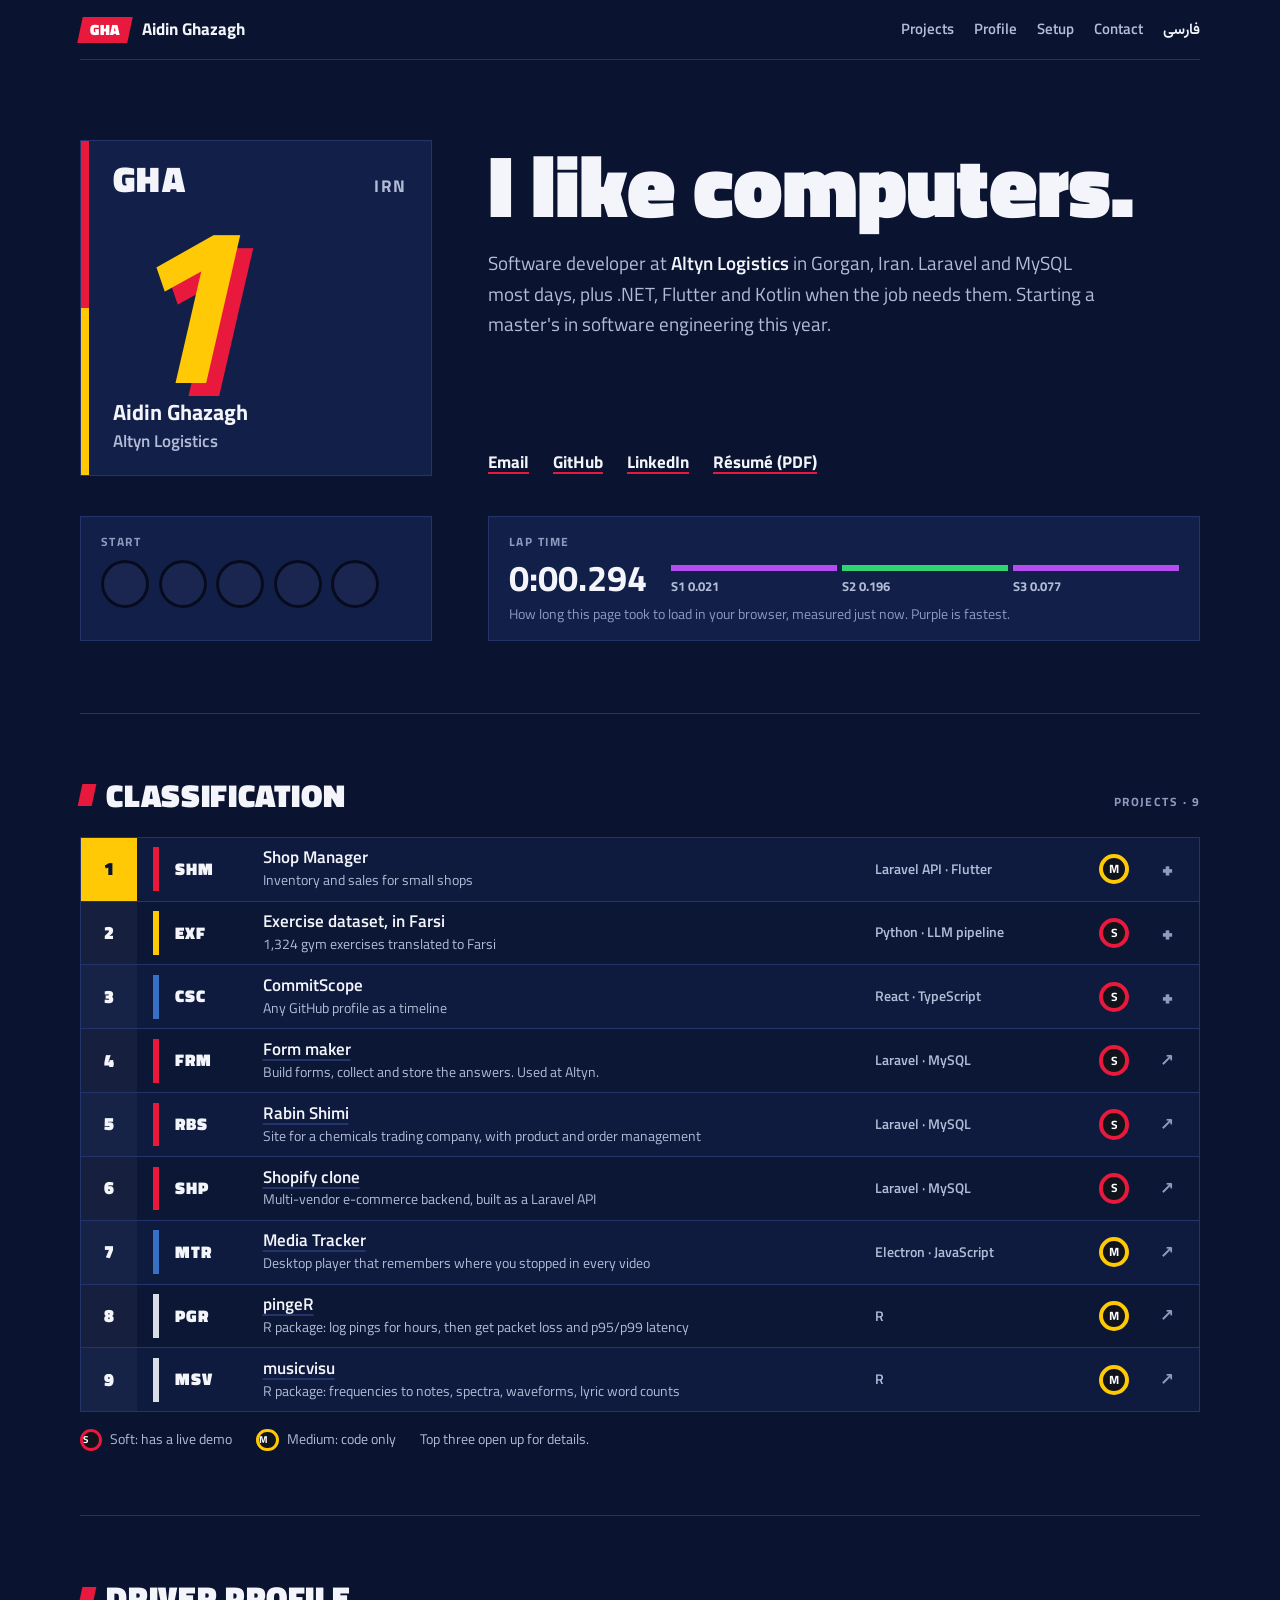
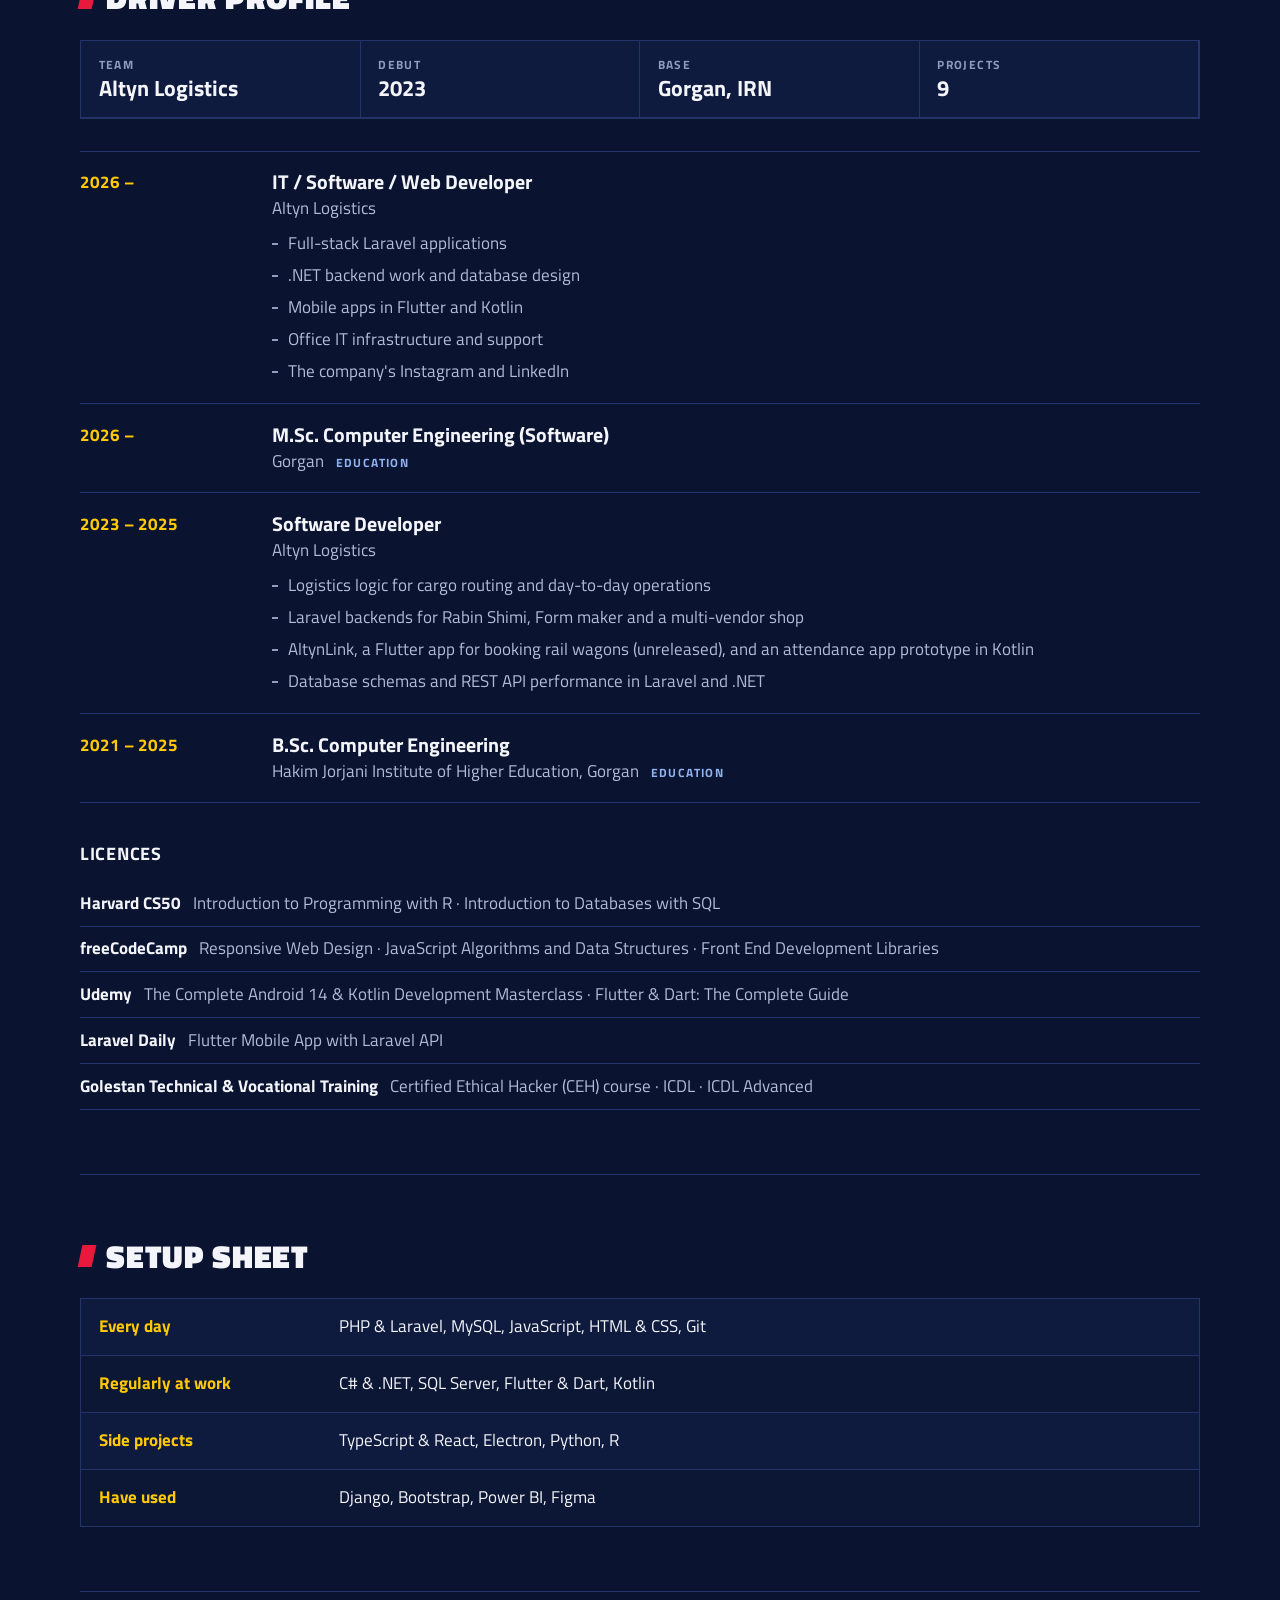
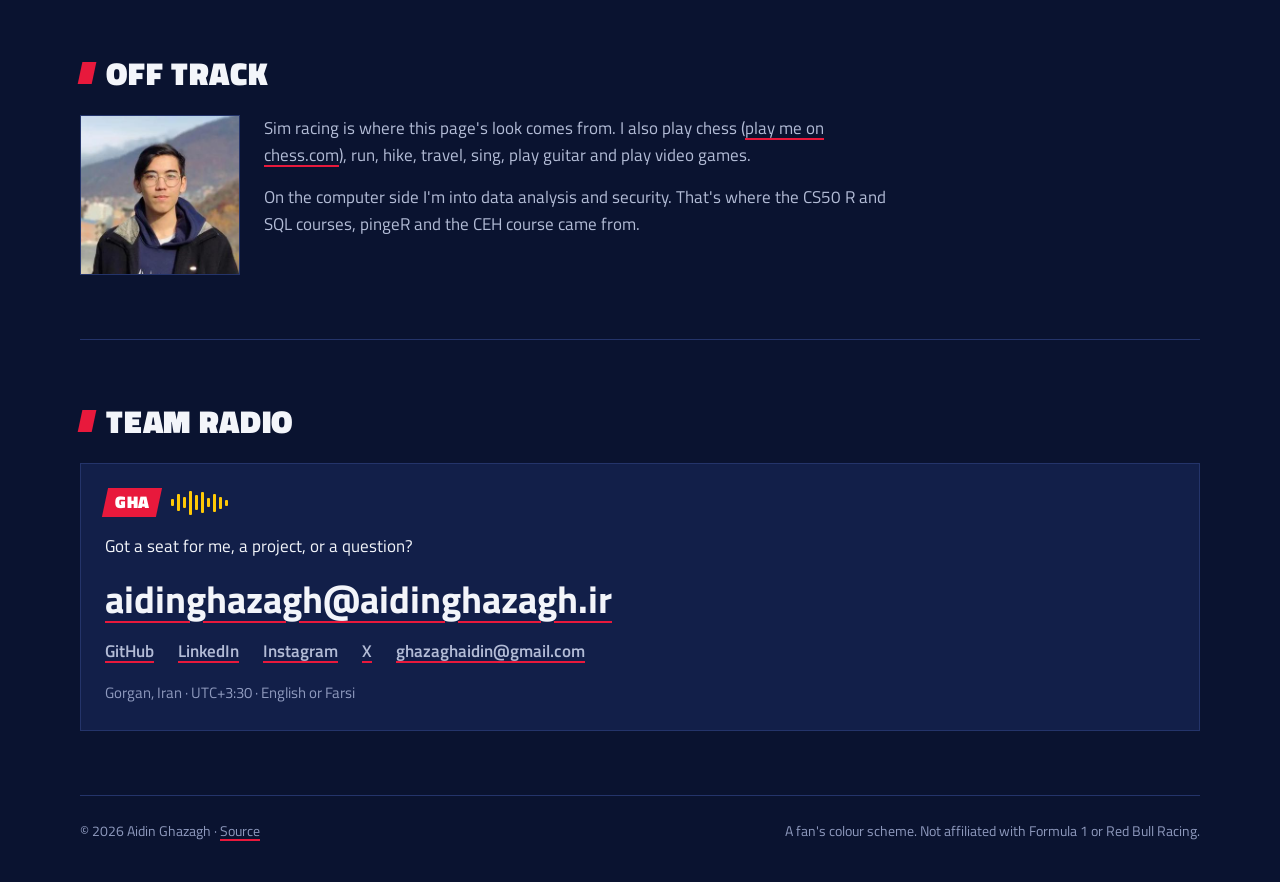
==== commit 341d8dc4: "Restyle the site as an F1 timing screen in Red Bull colors - Replace the cream/serif look with a rac" ====
--- a/index.html
+++ b/index.html
@@ -3,8 +3,8 @@
 <head>
   <meta charset="utf-8">
   <meta name="viewport" content="width=device-width, initial-scale=1">
-  <title>Aidin Ghazagh — Full-stack developer in Gorgan, Iran</title>
-  <meta name="description" content="Full-stack developer at Altyn Logistics in Gorgan, Iran. Laravel and MySQL day to day, plus .NET, Flutter and Kotlin. Selected work, experience and contact.">
+  <title>Aidin Ghazagh · GHA #1 · Software developer, Gorgan</title>
+  <meta name="description" content="Aidin Ghazagh, software developer at Altyn Logistics in Gorgan, Iran. Laravel and MySQL most days, plus .NET, Flutter and Kotlin. Projects, career and contact.">
   <meta name="author" content="Aidin Ghazagh">
   <link rel="canonical" href="https://aidinghazagh.ir/">
   <link rel="alternate" hreflang="en" href="https://aidinghazagh.ir/">
@@ -13,30 +13,29 @@
 
   <meta property="og:type" content="profile">
   <meta property="og:site_name" content="Aidin Ghazagh">
-  <meta property="og:title" content="Aidin Ghazagh — Full-stack developer">
-  <meta property="og:description" content="I build the software a logistics company runs on. Laravel, .NET, Flutter — based in Gorgan, Iran.">
+  <meta property="og:title" content="Aidin Ghazagh: I like computers.">
+  <meta property="og:description" content="Software developer at Altyn Logistics in Gorgan, Iran. Laravel, .NET, Flutter.">
   <meta property="og:url" content="https://aidinghazagh.ir/">
   <meta property="og:image" content="https://aidinghazagh.ir/assets/images/og.png">
   <meta property="og:image:width" content="1200">
   <meta property="og:image:height" content="630">
-  <meta property="og:image:alt" content="Aidin Ghazagh — Full-stack developer, Gorgan, Iran">
+  <meta property="og:image:alt" content="GHA #1, Aidin Ghazagh: I like computers.">
   <meta property="og:locale" content="en_US">
   <meta property="og:locale:alternate" content="fa_IR">
   <meta name="twitter:card" content="summary_large_image">
   <meta name="twitter:site" content="@aidinghazagh">
-  <meta name="twitter:title" content="Aidin Ghazagh — Full-stack developer">
-  <meta name="twitter:description" content="I build the software a logistics company runs on. Laravel, .NET, Flutter — based in Gorgan, Iran.">
+  <meta name="twitter:title" content="Aidin Ghazagh: I like computers.">
+  <meta name="twitter:description" content="Software developer at Altyn Logistics in Gorgan, Iran. Laravel, .NET, Flutter.">
   <meta name="twitter:image" content="https://aidinghazagh.ir/assets/images/og.png">
 
-  <meta name="theme-color" content="#f4efe5" media="(prefers-color-scheme: light)">
-  <meta name="theme-color" content="#171512" media="(prefers-color-scheme: dark)">
+  <meta name="theme-color" content="#0a1330">
   <link rel="icon" type="image/png" href="assets/images/profile.png">
   <link rel="apple-touch-icon" href="assets/images/profile.png">
 
-  <link rel="preload" href="assets/fonts/newsreader-latin-wght-normal.woff2" as="font" type="font/woff2" crossorigin>
-  <link rel="preload" href="assets/fonts/ibm-plex-sans-latin-400-normal.woff2" as="font" type="font/woff2" crossorigin>
+  <link rel="preload" href="assets/fonts/titillium-web-latin-900-normal.woff2" as="font" type="font/woff2" crossorigin>
+  <link rel="preload" href="assets/fonts/titillium-web-latin-400-normal.woff2" as="font" type="font/woff2" crossorigin>
   <link rel="stylesheet" href="styles.css">
-  <script src="assets/js/theme.js"></script>
+  <script defer src="assets/js/lap.js"></script>
   <script defer src="https://vps.aidinghazagh.ir/script.js" data-website-id="e69754b3-e072-44ff-88f4-9ded5f5f57dc"></script>
 
   <script type="application/ld+json">
@@ -46,7 +45,7 @@
     "name": "Aidin Ghazagh",
     "url": "https://aidinghazagh.ir/",
     "image": "https://aidinghazagh.ir/assets/images/profile.png",
-    "jobTitle": "Full-stack developer",
+    "jobTitle": "Software developer",
     "worksFor": { "@type": "Organization", "name": "Altyn Logistics" },
     "address": { "@type": "PostalAddress", "addressLocality": "Gorgan", "addressRegion": "Golestan", "addressCountry": "IR" },
     "sameAs": [
@@ -64,71 +63,104 @@
 
   <div class="wrap">
     <header class="site-head">
-      <a class="wordmark" href="./">Aidin Ghazagh</a>
+      <a class="brand" href="./"><span class="tag"><span>GHA</span></span> Aidin Ghazagh</a>
       <nav class="site-nav" aria-label="Main">
-        <a href="#work">Work</a>
-        <a class="opt" href="#experience">Experience</a>
-        <a class="opt" href="#about">About</a>
-        <a href="#contact">Contact</a>
+        <a class="opt" href="#projects">Projects</a>
+        <a class="opt" href="#profile">Profile</a>
+        <a class="opt" href="#setup">Setup</a>
+        <a href="#radio">Contact</a>
         <a class="lang" href="fa/" hreflang="fa" lang="fa">فارسی</a>
-        <button class="theme-toggle" type="button" data-theme-toggle aria-label="Switch light/dark theme">
-          <svg viewBox="0 0 16 16" aria-hidden="true"><circle cx="8" cy="8" r="6.5" fill="none" stroke="currentColor" stroke-width="1.3"/><path d="M8 1.5a6.5 6.5 0 0 1 0 13z" fill="currentColor"/></svg>
-        </button>
       </nav>
     </header>
 
     <main id="main">
-      <section class="intro" aria-labelledby="intro-title">
-        <div>
-          <p class="kicker mono">Full-stack developer · Gorgan, Iran</p>
-          <h1 class="statement" id="intro-title">I build the software a logistics company <em>runs&nbsp;on.</em></h1>
-          <p class="lede">
-            I’m Aidin, a developer at <strong>Altyn Logistics</strong>. Most days that means Laravel and MySQL;
-            other days it’s a .NET service, a Flutter or Kotlin app, or the IT that keeps the office running.
-            I also look after the company’s Instagram and LinkedIn.
+      <!-- ===== Driver card ===== -->
+      <section class="hero" aria-labelledby="hello">
+        <div class="card" role="group" aria-label="Driver card">
+          <div class="top">
+            <span class="code">GHA</span>
+            <span class="nat">IRN</span>
+          </div>
+          <span class="big" aria-hidden="true">1</span>
+          <div class="who">
+            <strong>Aidin Ghazagh</strong>
+            <span>Altyn Logistics</span>
+          </div>
+        </div>
+
+        <div class="intro">
+          <div>
+            <h1 id="hello">I like computers.</h1>
+            <p class="facts">
+              Software developer at <strong>Altyn Logistics</strong> in Gorgan, Iran.
+              Laravel and MySQL most days, plus .NET, Flutter and Kotlin when the job needs them.
+              Starting a master's in software engineering this year.
+            </p>
+          </div>
+          <p class="links">
+            <a href="mailto:aidinghazagh@aidinghazagh.ir">Email</a>
+            <a href="https://github.com/aidinghazagh">GitHub</a>
+            <a href="https://www.linkedin.com/in/aidin-ghazagh">LinkedIn</a>
+            <a href="assets/Aidin-Ghazagh-Resume.pdf">Résumé (PDF)</a>
           </p>
-          <p class="links">
-            <a href="assets/Aidin-Ghazagh-Resume.pdf">Résumé (PDF)</a>
-            <a href="https://github.com/aidinghazagh">GitHub <span class="arrow" aria-hidden="true">↗</span></a>
-            <a href="https://www.linkedin.com/in/aidin-ghazagh">LinkedIn <span class="arrow" aria-hidden="true">↗</span></a>
-            <a href="mailto:aidinghazagh@aidinghazagh.ir">Email</a>
-          </p>
-        </div>
-
-        <aside class="now" aria-label="What I’m doing now">
-          <span class="label">Now · October 2026</span>
-          <ul>
-            <li>Building web apps and internal tools at Altyn Logistics</li>
-            <li>Starting a Master’s in Computer Engineering (Software) in Gorgan</li>
-            <li>Off the clock: running, chess, sim racing</li>
-          </ul>
-        </aside>
-      </section>
-
-      <!-- ===== Selected work ===== -->
-      <section class="section" id="work" aria-labelledby="work-title">
-        <h2 id="work-title">Selected work</h2>
-        <div>
-
-          <article class="project">
-            <h3><a href="https://github.com/aidinghazagh/shopmanager-backend">Shop Manager</a></h3>
-            <p class="meta">2024–25 · Laravel API · Flutter app · MySQL</p>
-            <p class="summary">
-              Inventory and sales for small shops — products, customers, orders and partial payments —
-              as a Flutter app on top of a Laravel REST API. I wrote both ends.
-            </p>
-            <ul class="notes">
-              <li>Each order line stores the product’s name, sale price and purchase price at the moment of sale, so old orders and profit figures don’t shift when prices change.</li>
-              <li>An order, its lines and its first payment are written in a single transaction; once a payment exists, the order is locked.</li>
-              <li>Every price and stock change is logged, so each product has a history.</li>
-              <li>Access is checked per shop subscription, and API errors come back in English or Farsi depending on the shop’s language.</li>
-            </ul>
-            <p class="links">
-              <a href="https://github.com/aidinghazagh/shopmanager-backend">API code <span class="arrow" aria-hidden="true">↗</span></a>
-              <a href="https://github.com/aidinghazagh/shopmanager-frontend">App code <span class="arrow" aria-hidden="true">↗</span></a>
-            </p>
-            <figure class="snippet">
-<pre><code><span class="c">// OrderController::store — inside the order transaction</span>
+        </div>
+      </section>
+
+      <div class="grid-strip">
+        <div class="panel">
+          <span class="cap">Start</span>
+          <div class="lights" aria-hidden="true"><i></i><i></i><i></i><i></i><i></i></div>
+        </div>
+        <div class="panel" id="lap">
+          <div class="lap">
+            <div>
+              <span class="cap">Lap time</span>
+              <div class="time">-:--.---</div>
+            </div>
+            <div class="sectors">
+              <div>S1 <b>-</b></div>
+              <div>S2 <b>-</b></div>
+              <div>S3 <b>-</b></div>
+            </div>
+            <p class="note">How long this page took to load in your browser, measured just now. Purple is fastest.</p>
+          </div>
+        </div>
+      </div>
+
+      <!-- ===== Classification (projects) ===== -->
+      <section class="section" id="projects" aria-labelledby="projects-title">
+        <div class="section-head">
+          <h2 id="projects-title">Classification</h2>
+          <span class="cap">Projects · 9</span>
+        </div>
+
+        <div class="tower">
+          <details class="entry">
+            <summary class="line">
+              <span class="pos">1</span>
+              <span class="bar laravel"></span>
+              <span class="abbr">SHM</span>
+              <span class="name">Shop Manager<small>Inventory and sales for small shops</small></span>
+              <span class="stack">Laravel API · Flutter</span>
+              <span class="tyre medium" title="Medium: code only"><b>M</b></span>
+              <span class="toggle" aria-hidden="true">+</span>
+            </summary>
+            <div class="onboard">
+              <div>
+                <p>Products, customers, orders and partial payments, as a Flutter app on top of a Laravel REST API. I wrote both ends.</p>
+                <ul>
+                  <li>Each order line stores the product's name, sale price and purchase price at the moment of sale, so old orders and profit figures don't change when prices do.</li>
+                  <li>An order, its lines and its first payment are saved in one transaction. Once a payment exists, the order is locked.</li>
+                  <li>Every price and stock change is logged, so each product has a history.</li>
+                  <li>Access is checked per shop subscription, and API errors come back in English or Farsi depending on the shop's language.</li>
+                </ul>
+                <p class="links">
+                  <a href="https://github.com/aidinghazagh/shopmanager-backend">API code</a>
+                  <a href="https://github.com/aidinghazagh/shopmanager-frontend">App code</a>
+                </p>
+              </div>
+              <figure>
+<pre><code><span class="c">// OrderController::store, inside the order transaction</span>
 <span class="k">foreach</span> ($productDetails <span class="k">as</span> $productId =&gt; $quantity) {
     $product = $products[$productId]
         ?? <span class="k">throw new</span> \Exception(ErrorMessages::getMessage($user-&gt;language, 'product_not_found'));
@@ -140,202 +172,252 @@
         'quantity'                  =&gt; $quantity,
     ];
 }</code></pre>
-              <figcaption>The order keeps its own copy of each product, as sold. (Trimmed from <code>OrderController.php</code>.)</figcaption>
-            </figure>
-          </article>
-
-          <article class="project">
-            <h3><a href="https://github.com/aidinghazagh/exercises-dataset-farsi">Exercise dataset, in Farsi</a></h3>
-            <p class="meta">2026 · Python · LLM translation pipeline · JSON</p>
-            <p class="summary">
-              An open dataset of 1,324 gym exercises — animations, target muscles, equipment — translated into Farsi,
-              so Persian fitness apps have real data to start from. It’s a fork of
-              <a href="https://github.com/hasaneyldrm/exercises-dataset">hasaneyldrm/exercises-dataset</a>; the Farsi layer is mine.
-            </p>
-            <ul class="notes">
-              <li>Every exercise got a Farsi name, full instructions and step-by-step instructions.</li>
-              <li>A Python script sends exercises to an LLM five at a time with a strict JSON-only prompt, waits longer after each failure, and saves progress after every batch — a dropped connection costs one batch, not the whole run.</li>
-              <li>Before the full run I benchmarked a few models for speed and translation quality.</li>
-              <li>The included browser shows the whole library in Farsi, right to left.</li>
-            </ul>
-            <p class="links">
-              <a href="https://aidinghazagh.github.io/exercises-dataset-farsi/">Browse it <span class="arrow" aria-hidden="true">↗</span></a>
-              <a href="https://github.com/aidinghazagh/exercises-dataset-farsi">Code <span class="arrow" aria-hidden="true">↗</span></a>
-            </p>
-            <figure class="shot">
-              <img src="assets/images/work/exercises-fa.webp" width="1200" height="750" loading="lazy" decoding="async"
-                   alt="The exercise browser in Farsi: a grid of exercise illustrations with Persian names and filters by muscle and equipment.">
-            </figure>
-          </article>
-
-          <article class="project">
-            <h3><a href="https://github.com/aidinghazagh/github-timeline">CommitScope</a></h3>
-            <p class="meta">2026 · React · TypeScript · GitHub REST &amp; GraphQL</p>
-            <p class="summary">
-              Type in any GitHub username and get its story: contribution timeline, heatmap,
-              languages, and a searchable list of repositories.
-            </p>
-            <ul class="notes">
-              <li>Works without signing in, using the public REST and Events APIs (about the last 90 days).</li>
-              <li>Add a personal access token and it switches to GraphQL for full history. GitHub caps a contributions query at one year, so it asks year by year and stitches the results together. The token never leaves your browser.</li>
-              <li>Responses are cached in <code>localStorage</code> for an hour, so revisits don’t burn the API rate limit.</li>
-            </ul>
-            <p class="links">
-              <a href="https://aidinghazagh.github.io/github-timeline/">Try it <span class="arrow" aria-hidden="true">↗</span></a>
-              <a href="https://github.com/aidinghazagh/github-timeline">Code <span class="arrow" aria-hidden="true">↗</span></a>
-            </p>
-            <figure class="shot">
-              <img src="assets/images/work/commitscope.webp" width="1200" height="750" loading="lazy" decoding="async"
-                   alt="CommitScope’s start page: a search box for a GitHub username above three feature summaries.">
-            </figure>
-          </article>
-
-          <div class="more">
-            <h3>Also</h3>
-            <div class="rows">
-              <div class="row">
-                <a class="name" href="https://formmaker.altynlogistics.com/">Form maker <span class="arrow" aria-hidden="true">↗</span></a>
-                <span class="what">Build forms, share them, collect and store the answers. Used at Altyn.</span>
-                <span class="meta">Laravel · MySQL</span>
+                <figcaption>The order keeps its own copy of each product as sold. Trimmed from <code>OrderController.php</code>.</figcaption>
+              </figure>
+            </div>
+          </details>
+
+          <details class="entry">
+            <summary class="line">
+              <span class="pos">2</span>
+              <span class="bar py"></span>
+              <span class="abbr">EXF</span>
+              <span class="name">Exercise dataset, in Farsi<small>1,324 gym exercises translated to Farsi</small></span>
+              <span class="stack">Python · LLM pipeline</span>
+              <span class="tyre soft" title="Soft: live demo"><b>S</b></span>
+              <span class="toggle" aria-hidden="true">+</span>
+            </summary>
+            <div class="onboard">
+              <div>
+                <p>An open dataset of gym exercises with animations, target muscles and equipment, translated into Farsi so Persian fitness apps have real data to start from. It's a fork of <a href="https://github.com/hasaneyldrm/exercises-dataset">hasaneyldrm/exercises-dataset</a>; the Farsi part is mine.</p>
+                <ul>
+                  <li>Every exercise got a Farsi name, full instructions and step-by-step instructions.</li>
+                  <li>A Python script sends exercises to an LLM five at a time, waits longer after each failure, and saves progress after every batch. A dropped connection costs one batch, not the whole run.</li>
+                  <li>Before the full run I compared a few models for speed and translation quality.</li>
+                </ul>
+                <p class="links">
+                  <a href="https://aidinghazagh.github.io/exercises-dataset-farsi/">Browse it</a>
+                  <a href="https://github.com/aidinghazagh/exercises-dataset-farsi">Code</a>
+                </p>
               </div>
-              <div class="row">
-                <a class="name" href="https://rabinshimi.com/">Rabin Shimi <span class="arrow" aria-hidden="true">↗</span></a>
-                <span class="what">Site for a chemicals trading company, with product and order management.</span>
-                <span class="meta">Laravel · MySQL</span>
+              <figure>
+                <img src="assets/images/work/exercises-fa.webp" width="1200" height="750" loading="lazy" decoding="async"
+                     alt="The exercise browser in Farsi: a grid of exercise illustrations with Persian names and filters by muscle and equipment.">
+              </figure>
+            </div>
+          </details>
+
+          <details class="entry">
+            <summary class="line">
+              <span class="pos">3</span>
+              <span class="bar js"></span>
+              <span class="abbr">CSC</span>
+              <span class="name">CommitScope<small>Any GitHub profile as a timeline</small></span>
+              <span class="stack">React · TypeScript</span>
+              <span class="tyre soft" title="Soft: live demo"><b>S</b></span>
+              <span class="toggle" aria-hidden="true">+</span>
+            </summary>
+            <div class="onboard">
+              <div>
+                <p>Type a GitHub username and get its contribution timeline, heatmap, languages and a searchable list of repositories.</p>
+                <ul>
+                  <li>Works without signing in, using GitHub's public REST and Events APIs (about the last 90 days).</li>
+                  <li>With a personal access token it switches to GraphQL for the full history. GitHub caps that query at one year, so it asks year by year and joins the results. The token never leaves your browser.</li>
+                  <li>Responses are cached in <code>localStorage</code> for an hour so revisits don't use up the API rate limit.</li>
+                </ul>
+                <p class="links">
+                  <a href="https://aidinghazagh.github.io/github-timeline/">Try it</a>
+                  <a href="https://github.com/aidinghazagh/github-timeline">Code</a>
+                </p>
               </div>
-              <div class="row">
-                <a class="name" href="https://shopify-front.altynportal.com/auth/log-in">Shopify clone <span class="arrow" aria-hidden="true">↗</span></a>
-                <span class="what">Multi-vendor e-commerce backend, built as a Laravel API.</span>
-                <span class="meta">Laravel · MySQL</span>
-              </div>
-              <div class="row">
-                <a class="name" href="https://github.com/aidinghazagh/media-tracker">Media Tracker</a>
-                <span class="what">Desktop player that remembers where you stopped in every video, course and playlist.</span>
-                <span class="meta">Electron · JS</span>
-              </div>
-              <div class="row">
-                <a class="name" href="https://github.com/aidinghazagh/pingeR">pingeR</a>
-                <span class="what">R package: log pings for hours, then get packet loss, p95/p99 latency and hourly drop-outs.</span>
-                <span class="meta">R</span>
-              </div>
-              <div class="row">
-                <a class="name" href="https://github.com/aidinghazagh/musicvisu">musicvisu</a>
-                <span class="what">R package: turn frequencies into notes; plot spectra, waveforms and lyric word counts.</span>
-                <span class="meta">R</span>
-              </div>
-            </div>
-          </div>
-
-        </div>
-      </section>
-
-      <!-- ===== Experience ===== -->
-      <section class="section" id="experience" aria-labelledby="experience-title">
-        <h2 id="experience-title">Experience</h2>
-        <ol class="entries">
+              <figure>
+                <img src="assets/images/work/commitscope.webp" width="1200" height="750" loading="lazy" decoding="async"
+                     alt="CommitScope's start page: a search box for a GitHub username above three feature summaries.">
+              </figure>
+            </div>
+          </details>
+
+          <div class="entry">
+            <div class="line">
+              <span class="pos">4</span>
+              <span class="bar laravel"></span>
+              <span class="abbr">FRM</span>
+              <a class="name" href="https://formmaker.altynlogistics.com/">Form maker<small>Build forms, collect and store the answers. Used at Altyn.</small></a>
+              <span class="stack">Laravel · MySQL</span>
+              <span class="tyre soft" title="Soft: live demo"><b>S</b></span>
+              <span class="go" aria-hidden="true">↗</span>
+            </div>
+          </div>
+          <div class="entry">
+            <div class="line">
+              <span class="pos">5</span>
+              <span class="bar laravel"></span>
+              <span class="abbr">RBS</span>
+              <a class="name" href="https://rabinshimi.com/">Rabin Shimi<small>Site for a chemicals trading company, with product and order management</small></a>
+              <span class="stack">Laravel · MySQL</span>
+              <span class="tyre soft" title="Soft: live demo"><b>S</b></span>
+              <span class="go" aria-hidden="true">↗</span>
+            </div>
+          </div>
+          <div class="entry">
+            <div class="line">
+              <span class="pos">6</span>
+              <span class="bar laravel"></span>
+              <span class="abbr">SHP</span>
+              <a class="name" href="https://shopify-front.altynportal.com/auth/log-in">Shopify clone<small>Multi-vendor e-commerce backend, built as a Laravel API</small></a>
+              <span class="stack">Laravel · MySQL</span>
+              <span class="tyre soft" title="Soft: live demo"><b>S</b></span>
+              <span class="go" aria-hidden="true">↗</span>
+            </div>
+          </div>
+          <div class="entry">
+            <div class="line">
+              <span class="pos">7</span>
+              <span class="bar js"></span>
+              <span class="abbr">MTR</span>
+              <a class="name" href="https://github.com/aidinghazagh/media-tracker">Media Tracker<small>Desktop player that remembers where you stopped in every video</small></a>
+              <span class="stack">Electron · JavaScript</span>
+              <span class="tyre medium" title="Medium: code only"><b>M</b></span>
+              <span class="go" aria-hidden="true">↗</span>
+            </div>
+          </div>
+          <div class="entry">
+            <div class="line">
+              <span class="pos">8</span>
+              <span class="bar r"></span>
+              <span class="abbr">PGR</span>
+              <a class="name" href="https://github.com/aidinghazagh/pingeR">pingeR<small>R package: log pings for hours, then get packet loss and p95/p99 latency</small></a>
+              <span class="stack">R</span>
+              <span class="tyre medium" title="Medium: code only"><b>M</b></span>
+              <span class="go" aria-hidden="true">↗</span>
+            </div>
+          </div>
+          <div class="entry">
+            <div class="line">
+              <span class="pos">9</span>
+              <span class="bar r"></span>
+              <span class="abbr">MSV</span>
+              <a class="name" href="https://github.com/aidinghazagh/musicvisu">musicvisu<small>R package: frequencies to notes, spectra, waveforms, lyric word counts</small></a>
+              <span class="stack">R</span>
+              <span class="tyre medium" title="Medium: code only"><b>M</b></span>
+              <span class="go" aria-hidden="true">↗</span>
+            </div>
+          </div>
+        </div>
+
+        <p class="legend">
+          <span><span class="tyre soft"><b>S</b></span> Soft: has a live demo</span>
+          <span><span class="tyre medium"><b>M</b></span> Medium: code only</span>
+          <span>Top three open up for details.</span>
+        </p>
+      </section>
+
+      <!-- ===== Driver profile ===== -->
+      <section class="section" id="profile" aria-labelledby="profile-title">
+        <div class="section-head">
+          <h2 id="profile-title">Driver profile</h2>
+        </div>
+
+        <dl class="stats">
+          <div><dt>Team</dt><dd>Altyn Logistics</dd></div>
+          <div><dt>Debut</dt><dd>2023</dd></div>
+          <div><dt>Base</dt><dd>Gorgan, IRN</dd></div>
+          <div><dt>Projects</dt><dd>9</dd></div>
+        </dl>
+
+        <ol class="history">
           <li>
-            <p class="when">Jun 2026 — now</p>
+            <p class="when">2026 –</p>
             <div>
               <h3>IT / Software / Web Developer</h3>
               <p class="org">Altyn Logistics</p>
-              <ul class="notes">
-                <li>Full-stack Laravel applications, front to back</li>
+              <ul>
+                <li>Full-stack Laravel applications</li>
                 <li>.NET backend work and database design</li>
                 <li>Mobile apps in Flutter and Kotlin</li>
-                <li>IT infrastructure and day-to-day support</li>
-                <li>The company’s Instagram and LinkedIn</li>
+                <li>Office IT infrastructure and support</li>
+                <li>The company's Instagram and LinkedIn</li>
               </ul>
             </div>
           </li>
           <li>
-            <p class="when">Dec 2023 — Oct 2025</p>
+            <p class="when">2026 –</p>
+            <div>
+              <h3>M.Sc. Computer Engineering (Software)</h3>
+              <!-- Add the university name here once it's confirmed. -->
+              <p class="org">Gorgan <span class="kind">Education</span></p>
+            </div>
+          </li>
+          <li>
+            <p class="when">2023 – 2025</p>
             <div>
               <h3>Software Developer</h3>
               <p class="org">Altyn Logistics</p>
-              <ul class="notes">
+              <ul>
                 <li>Logistics logic for cargo routing and day-to-day operations</li>
-                <li>Laravel backends for Rabin Shimi, Form maker and a multi-vendor e-commerce API</li>
+                <li>Laravel backends for Rabin Shimi, Form maker and a multi-vendor shop</li>
                 <li>AltynLink, a Flutter app for booking rail wagons (unreleased), and an attendance app prototype in Kotlin</li>
-                <li>Database schemas, and REST API performance work in Laravel and .NET</li>
+                <li>Database schemas and REST API performance in Laravel and .NET</li>
               </ul>
+            </div>
+          </li>
+          <li>
+            <p class="when">2021 – 2025</p>
+            <div>
+              <h3>B.Sc. Computer Engineering</h3>
+              <p class="org">Hakim Jorjani Institute of Higher Education, Gorgan <span class="kind">Education</span></p>
             </div>
           </li>
         </ol>
-      </section>
-
-      <!-- ===== Education ===== -->
-      <section class="section" id="education" aria-labelledby="education-title">
-        <h2 id="education-title">Education</h2>
-        <div>
-          <ol class="entries">
-            <li>
-              <p class="when">Starting 2026</p>
-              <div>
-                <h3>M.Sc. Computer Engineering — Software</h3>
-                <!-- Add the university name here once it's confirmed. -->
-                <p class="org">Gorgan, Golestan</p>
-              </div>
-            </li>
-            <li>
-              <p class="when">2021 — 2025</p>
-              <div>
-                <h3>B.Sc. Computer Engineering</h3>
-                <p class="org">Hakim Jorjani Institute of Higher Education, Gorgan</p>
-              </div>
-            </li>
-          </ol>
-
-          <h3 class="subhead">Courses &amp; certificates</h3>
-          <ul class="courses">
-            <li><strong>Harvard CS50</strong> Introduction to Programming with R · Introduction to Databases with SQL</li>
-            <li><strong>freeCodeCamp</strong> Responsive Web Design · JavaScript Algorithms and Data Structures · Front End Development Libraries</li>
-            <li><strong>Udemy</strong> The Complete Android 14 &amp; Kotlin Development Masterclass · Flutter &amp; Dart: The Complete Guide</li>
-            <li><strong>Laravel Daily</strong> Flutter Mobile App with Laravel API</li>
-            <li><strong>Golestan Technical &amp; Vocational Training</strong> Certified Ethical Hacker (CEH) course · ICDL · ICDL Advanced</li>
-          </ul>
-        </div>
-      </section>
-
-      <!-- ===== Toolbox ===== -->
-      <section class="section" id="tools" aria-labelledby="tools-title">
-        <h2 id="tools-title">Toolbox</h2>
-        <dl class="tools">
+
+        <h3 class="sub">Licences</h3>
+        <ul class="licences">
+          <li><strong>Harvard CS50</strong> Introduction to Programming with R · Introduction to Databases with SQL</li>
+          <li><strong>freeCodeCamp</strong> Responsive Web Design · JavaScript Algorithms and Data Structures · Front End Development Libraries</li>
+          <li><strong>Udemy</strong> The Complete Android 14 &amp; Kotlin Development Masterclass · Flutter &amp; Dart: The Complete Guide</li>
+          <li><strong>Laravel Daily</strong> Flutter Mobile App with Laravel API</li>
+          <li><strong>Golestan Technical &amp; Vocational Training</strong> Certified Ethical Hacker (CEH) course · ICDL · ICDL Advanced</li>
+        </ul>
+      </section>
+
+      <!-- ===== Setup sheet ===== -->
+      <section class="section" id="setup" aria-labelledby="setup-title">
+        <div class="section-head">
+          <h2 id="setup-title">Setup sheet</h2>
+        </div>
+        <dl class="setup">
           <div><dt>Every day</dt><dd>PHP &amp; Laravel, MySQL, JavaScript, HTML &amp; CSS, Git</dd></div>
           <div><dt>Regularly at work</dt><dd>C# &amp; .NET, SQL Server, Flutter &amp; Dart, Kotlin</dd></div>
-          <div><dt>In side projects</dt><dd>TypeScript &amp; React, Electron, Python, R</dd></div>
+          <div><dt>Side projects</dt><dd>TypeScript &amp; React, Electron, Python, R</dd></div>
           <div><dt>Have used</dt><dd>Django, Bootstrap, Power BI, Figma</dd></div>
         </dl>
       </section>
 
-      <!-- ===== About ===== -->
-      <section class="section" id="about" aria-labelledby="about-title">
-        <h2 id="about-title">About</h2>
-        <div class="about">
-          <figure class="portrait">
-            <img src="assets/images/profile.png" width="332" height="332" loading="lazy" decoding="async" alt="Aidin Ghazagh, outdoors with mountains behind him.">
-          </figure>
-          <div class="prose">
-            <p>
-              I studied Computer Engineering in Gorgan and have been writing software for Altyn Logistics since 2023.
-              I like work that ends up in someone’s daily routine — an order screen, a form, a report that no longer has to be done by hand.
-            </p>
-            <p>
-              Beyond building apps I’m interested in data analysis and security, which is where the CS50 R and SQL courses,
-              pingeR, and the CEH course came from.
-            </p>
-            <p>
-              Away from the keyboard: hiking, travelling, running, singing and guitar, video games, sim racing, and chess —
-              <a href="https://www.chess.com/member/aidinghazagh">challenge me on chess.com</a>.
-            </p>
-          </div>
-        </div>
-      </section>
-
-      <!-- ===== Contact ===== -->
-      <section class="section contact" id="contact" aria-labelledby="contact-title">
-        <h2 id="contact-title">Contact</h2>
-        <div>
-          <p class="big">Have a role, a project, or a question?</p>
+      <!-- ===== Off track ===== -->
+      <section class="section" id="offtrack" aria-labelledby="offtrack-title">
+        <div class="section-head">
+          <h2 id="offtrack-title">Off track</h2>
+        </div>
+        <div class="offtrack">
+          <img src="assets/images/profile.png" width="332" height="332" loading="lazy" decoding="async" alt="Aidin Ghazagh outdoors, with mountains behind him.">
+          <div>
+            <p>Sim racing is where this page's look comes from. I also play chess (<a href="https://www.chess.com/member/aidinghazagh">play me on chess.com</a>), run, hike, travel, sing, play guitar and play video games.</p>
+            <p>On the computer side I'm into data analysis and security. That's where the CS50 R and SQL courses, pingeR and the CEH course came from.</p>
+          </div>
+        </div>
+      </section>
+
+      <!-- ===== Team radio ===== -->
+      <section class="section" id="radio" aria-labelledby="radio-title">
+        <div class="section-head">
+          <h2 id="radio-title">Team radio</h2>
+        </div>
+        <div class="radio">
+          <div class="who">
+            <span class="tag"><span>GHA</span></span>
+            <span class="wave" aria-hidden="true"><i></i><i></i><i></i><i></i><i></i><i></i><i></i><i></i><i></i><i></i></span>
+          </div>
+          <p>Got a seat for me, a project, or a question?</p>
           <a class="mail" href="mailto:aidinghazagh@aidinghazagh.ir">aidinghazagh@aidinghazagh.ir</a>
           <p class="links">
             <a href="https://github.com/aidinghazagh">GitHub</a>
@@ -344,14 +426,14 @@
             <a href="https://x.com/aidinghazagh">X</a>
             <a href="mailto:ghazaghaidin@gmail.com">ghazaghaidin@gmail.com</a>
           </p>
-          <p class="fine">Gorgan, Iran · UTC+3:30 · I reply in English or Farsi.</p>
+          <p class="fine">Gorgan, Iran · UTC+3:30 · English or Farsi</p>
         </div>
       </section>
     </main>
 
     <footer class="site-foot">
-      <span>© 2026 Aidin Ghazagh</span>
-      <span>Updated October 2026 · <a href="https://github.com/aidinghazagh/aidinghazagh">Source</a></span>
+      <span>© 2026 Aidin Ghazagh · <a href="https://github.com/aidinghazagh/aidinghazagh">Source</a></span>
+      <span>A fan's colour scheme. Not affiliated with Formula 1 or Red Bull Racing.</span>
     </footer>
   </div>
 </body>
--- a/styles.css
+++ b/styles.css
@@ -1,52 +1,14 @@
 /* Aidin Ghazagh — aidinghazagh.ir
-   One stylesheet for the English and Farsi pages. Layout uses logical
-   properties (inline-start/end) so the Farsi page mirrors without overrides. */
+   Race-weekend broadcast look in Red Bull colors. One stylesheet for the
+   English and Farsi pages; layout uses logical properties so /fa/ mirrors.
+   Not affiliated with Formula 1 or Red Bull Racing. */
 
 /* ---------- Fonts (self-hosted: Google Fonts is unreliable from Iran) ---------- */
-@font-face {
-  font-family: "Newsreader";
-  src: url("assets/fonts/newsreader-latin-wght-normal.woff2") format("woff2");
-  font-weight: 200 800;
-  font-style: normal;
-  font-display: swap;
-}
-@font-face {
-  font-family: "Newsreader";
-  src: url("assets/fonts/newsreader-latin-wght-italic.woff2") format("woff2");
-  font-weight: 200 800;
-  font-style: italic;
-  font-display: swap;
-}
-@font-face {
-  font-family: "IBM Plex Sans";
-  src: url("assets/fonts/ibm-plex-sans-latin-400-normal.woff2") format("woff2");
-  font-weight: 400;
-  font-display: swap;
-}
-@font-face {
-  font-family: "IBM Plex Sans";
-  src: url("assets/fonts/ibm-plex-sans-latin-500-normal.woff2") format("woff2");
-  font-weight: 500;
-  font-display: swap;
-}
-@font-face {
-  font-family: "IBM Plex Sans";
-  src: url("assets/fonts/ibm-plex-sans-latin-600-normal.woff2") format("woff2");
-  font-weight: 600;
-  font-display: swap;
-}
-@font-face {
-  font-family: "IBM Plex Mono";
-  src: url("assets/fonts/ibm-plex-mono-latin-400-normal.woff2") format("woff2");
-  font-weight: 400;
-  font-display: swap;
-}
-@font-face {
-  font-family: "IBM Plex Mono";
-  src: url("assets/fonts/ibm-plex-mono-latin-500-normal.woff2") format("woff2");
-  font-weight: 500;
-  font-display: swap;
-}
+@font-face { font-family: "Titillium Web"; src: url("assets/fonts/titillium-web-latin-400-normal.woff2") format("woff2"); font-weight: 400; font-display: swap; }
+@font-face { font-family: "Titillium Web"; src: url("assets/fonts/titillium-web-latin-600-normal.woff2") format("woff2"); font-weight: 600; font-display: swap; }
+@font-face { font-family: "Titillium Web"; src: url("assets/fonts/titillium-web-latin-700-normal.woff2") format("woff2"); font-weight: 700; font-display: swap; }
+@font-face { font-family: "Titillium Web"; src: url("assets/fonts/titillium-web-latin-700-italic.woff2") format("woff2"); font-weight: 700; font-style: italic; font-display: swap; }
+@font-face { font-family: "Titillium Web"; src: url("assets/fonts/titillium-web-latin-900-normal.woff2") format("woff2"); font-weight: 900; font-display: swap; }
 @font-face {
   font-family: "Vazirmatn";
   src: url("assets/fonts/vazirmatn-arabic-wght-normal.woff2") format("woff2");
@@ -54,149 +16,84 @@
   font-display: swap;
   unicode-range: U+0600-06FF, U+0750-077F, U+200C-200E, U+2010-2011, U+204F, U+2E41, U+FB50-FDFF, U+FE70-FE74, U+FE76-FEFC;
 }
-@font-face {
-  font-family: "Vazirmatn";
-  src: url("assets/fonts/vazirmatn-latin-wght-normal.woff2") format("woff2");
-  font-weight: 100 900;
-  font-display: swap;
-  unicode-range: U+0000-00FF, U+0131, U+0152-0153, U+02BB-02BC, U+02C6, U+02DA, U+02DC, U+2000-206F, U+2122, U+2212, U+2215;
-}
 
 /* ---------- Tokens ---------- */
 :root {
-  color-scheme: light;
-  --paper: #f4efe5;
-  --paper-sunk: #ebe4d6;
-  --ink: #1d1a16;
-  --ink-soft: #4a443b;
-  --ink-faint: #6b6458;
-  --rule: #d6ccba;
-  --accent: #9e3f1b;
-  --accent-soft: #e8d5c4;
-  --code-bg: #ebe4d6;
-
-  --serif: "Newsreader", Georgia, "Times New Roman", serif;
-  --sans: "IBM Plex Sans", "Vazirmatn", system-ui, -apple-system, "Segoe UI", sans-serif;
-  --mono: "IBM Plex Mono", ui-monospace, "SFMono-Regular", Menlo, Consolas, monospace;
-  --display: var(--serif);
-
-  --measure: 38rem;
-  --gutter: clamp(1rem, 4vw, 2.5rem);
-  --label-col: minmax(8rem, 13rem);
-}
-
-@media (prefers-color-scheme: dark) {
-  :root:not([data-theme="light"]) {
-    color-scheme: dark;
-    --paper: #171512;
-    --paper-sunk: #1f1c18;
-    --ink: #ece5d8;
-    --ink-soft: #c2b9aa;
-    --ink-faint: #958c7d;
-    --rule: #37322a;
-    --accent: #e8915d;
-    --accent-soft: #3a2a1f;
-    --code-bg: #211e19;
-  }
-}
-:root[data-theme="dark"] {
   color-scheme: dark;
-  --paper: #171512;
-  --paper-sunk: #1f1c18;
-  --ink: #ece5d8;
-  --ink-soft: #c2b9aa;
-  --ink-faint: #958c7d;
-  --rule: #37322a;
-  --accent: #e8915d;
-  --accent-soft: #3a2a1f;
-  --code-bg: #211e19;
-}
-
-/* Farsi: Vazirmatn everywhere, slightly taller lines for the script. */
+  --bg: #0a1330;
+  --bg-row: #0e1a3e;
+  --bg-row-alt: #0c1736;
+  --bg-panel: #121f49;
+  --line: #24346a;
+  --text: #f3f5fa;
+  --muted: #b3bcd6;
+  --faint: #8f9abe;
+  --red: #e8193c;
+  --yellow: #ffc906;
+  --blue: #3671c6;
+  --purple: #b44cf0;
+  --green: #2fd36f;
+  --skew: -12deg;
+
+  --font: "Titillium Web", "Vazirmatn", system-ui, -apple-system, "Segoe UI", Arial, sans-serif;
+}
 :root:lang(fa) {
-  --serif: "Vazirmatn", system-ui, sans-serif;
-  --sans: "Vazirmatn", system-ui, sans-serif;
-  --display: "Vazirmatn", system-ui, sans-serif;
+  --font: "Vazirmatn", "Titillium Web", system-ui, sans-serif;
+  --skew: 12deg;
 }
 
 /* ---------- Base ---------- */
 *, *::before, *::after { box-sizing: border-box; }
-
-html {
-  -webkit-text-size-adjust: 100%;
-  text-size-adjust: 100%;
-}
-
+html { -webkit-text-size-adjust: 100%; text-size-adjust: 100%; scroll-padding-top: 1rem; }
 body {
   margin: 0;
-  background: var(--paper);
-  color: var(--ink);
-  font-family: var(--sans);
+  background: var(--bg);
+  color: var(--text);
+  font-family: var(--font);
   font-size: 1.0625rem;
-  line-height: 1.65;
+  line-height: 1.6;
+  font-variant-numeric: tabular-nums;
   -webkit-font-smoothing: antialiased;
-  text-rendering: optimizeLegibility;
-}
-:lang(fa) body { line-height: 1.9; font-size: 1.05rem; }
-
-h1, h2, h3, p, ul, ol, dl, dd, figure, blockquote { margin: 0; }
+}
+:lang(fa) body { line-height: 1.85; }
+h1, h2, h3, p, ul, ol, dl, dd, figure { margin: 0; }
 ul, ol { padding: 0; list-style: none; }
 img { max-width: 100%; height: auto; display: block; }
-
-a {
-  color: inherit;
-  text-decoration-line: underline;
-  text-decoration-color: var(--rule);
-  text-decoration-thickness: 1px;
-  text-underline-offset: 0.2em;
-  transition: text-decoration-color 0.15s, color 0.15s;
-}
-a:hover { color: var(--accent); text-decoration-color: currentColor; }
-
-:focus-visible {
-  outline: 2px solid var(--accent);
-  outline-offset: 3px;
-  border-radius: 2px;
-}
-
-::selection { background: var(--accent); color: var(--paper); }
-
-.skip {
-  position: absolute;
-  inset-inline-start: 1rem;
-  top: -3rem;
-  padding: 0.5rem 0.75rem;
-  background: var(--ink);
-  color: var(--paper);
-  z-index: 10;
-}
+a { color: inherit; text-decoration-color: var(--red); text-decoration-thickness: 2px; text-underline-offset: 0.22em; }
+a:hover { color: var(--yellow); }
+:focus-visible { outline: 2px solid var(--yellow); outline-offset: 3px; }
+::selection { background: var(--yellow); color: var(--bg); }
+code { font-family: ui-monospace, "SFMono-Regular", Menlo, Consolas, monospace; font-size: 0.9em; }
+
+.skip { position: absolute; inset-inline-start: 1rem; top: -3rem; padding: 0.5rem 0.75rem; background: var(--yellow); color: var(--bg); z-index: 10; }
 .skip:focus { top: 1rem; }
 
 /* Kept on purpose: a 1px pixel that must load but never show. */
-.px {
-  position: absolute;
-  width: 1px;
-  height: 1px;
-  opacity: 0;
-  pointer-events: none;
-}
-
-.wrap {
-  max-width: 74rem;
-  margin-inline: auto;
-  padding-inline: var(--gutter);
-}
-
-.mono, .label, .meta, .when {
-  font-family: var(--mono);
-  font-size: 0.8125rem;
-  letter-spacing: 0.01em;
-}
-:lang(fa) .label, :lang(fa) .meta, :lang(fa) .when {
-  font-family: var(--sans);
-  font-size: 0.875rem;
-  letter-spacing: 0;
-}
+.px { position: absolute; width: 1px; height: 1px; opacity: 0; pointer-events: none; }
+
+.wrap { max-width: 75rem; margin-inline: auto; padding-inline: clamp(1rem, 4vw, 2.5rem); }
+
+/* Small uppercase broadcast label */
+.cap {
+  font-size: 0.75rem;
+  font-weight: 700;
+  letter-spacing: 0.12em;
+  text-transform: uppercase;
+  color: var(--faint);
+}
+:lang(fa) .cap { font-size: 0.875rem; letter-spacing: 0; text-transform: none; }
+
+/* Slanted colour tag, like the team chips on timing graphics */
+.tag {
+  display: inline-block;
+  padding: 0.05rem 0.6rem;
+  background: var(--red);
+  color: #fff;
+  font-weight: 900;
+  letter-spacing: 0.04em;
+  transform: skewX(var(--skew));
+}
+.tag > span { display: inline-block; transform: skewX(calc(var(--skew) * -1)); }
 
 /* ---------- Header ---------- */
 .site-head {
@@ -204,357 +101,317 @@
   align-items: center;
   justify-content: space-between;
   gap: 1rem;
-  padding-block: 1.25rem;
-  border-bottom: 1px solid var(--rule);
-}
-
-.wordmark {
-  font-family: var(--display);
-  font-size: 1.2rem;
-  font-weight: 600;
-  text-decoration: none;
+  padding-block: 1rem;
+  border-bottom: 1px solid var(--line);
+}
+.brand { display: flex; align-items: center; gap: 0.75rem; text-decoration: none; font-weight: 700; }
+.brand .tag { font-size: 0.95rem; }
+.brand .num { color: var(--yellow); font-weight: 900; font-style: italic; }
+.site-nav { display: flex; align-items: center; flex-wrap: wrap; justify-content: flex-end; gap: 0.25rem 1.25rem; font-size: 0.95rem; font-weight: 600; }
+.site-nav a { text-decoration: none; color: var(--muted); }
+.site-nav a:hover { color: var(--yellow); }
+.site-nav .lang { color: var(--text); }
+.site-nav .lang:lang(fa) { font-family: "Vazirmatn", sans-serif; }
+@media (max-width: 40rem) { .site-nav .opt { display: none; } }
+
+/* ---------- Driver card (hero) ---------- */
+.hero {
+  display: grid;
+  grid-template-columns: minmax(0, 1fr);
+  gap: 2rem;
+  padding-block: clamp(2.5rem, 7vw, 5rem) 2.5rem;
+}
+@media (min-width: 56rem) {
+  .hero { grid-template-columns: 22rem minmax(0, 1fr); gap: 3.5rem; align-items: stretch; }
+}
+
+.card {
+  position: relative;
+  display: grid;
+  grid-template-rows: auto 1fr auto;
+  min-height: 21rem;
+  padding: 1.25rem 1.5rem 1.25rem;
+  padding-inline-start: 2rem;
+  background: var(--bg-panel);
+  border: 1px solid var(--line);
+  overflow: hidden;
+}
+/* team stripe down the leading edge */
+.card::before {
+  content: "";
+  position: absolute;
+  inset-block: 0;
+  inset-inline-start: 0;
+  width: 0.5rem;
+  background: linear-gradient(var(--red) 0 50%, var(--yellow) 50% 100%);
+}
+.card .top { display: flex; justify-content: space-between; align-items: baseline; gap: 1rem; }
+.card .code { font-size: 2.25rem; font-weight: 900; letter-spacing: 0.04em; line-height: 1; }
+.card .nat { font-weight: 700; color: var(--muted); letter-spacing: 0.1em; }
+.card .big {
+  align-self: center;
+  font-size: clamp(9rem, 22vw, 14rem);
+  font-weight: 900;
+  font-style: italic;
+  line-height: 0.85;
+  color: var(--yellow);
+  text-shadow: 0.06em 0.06em 0 var(--red);
+  direction: ltr;
+}
+.card .who { display: grid; gap: 0.15rem; }
+.card .who strong { font-size: 1.35rem; font-weight: 700; line-height: 1.2; }
+.card .who span { color: var(--muted); font-weight: 600; }
+
+.intro { display: flex; flex-direction: column; justify-content: space-between; gap: 2rem; }
+.intro h1 {
+  font-size: clamp(2.75rem, 7vw, 5.5rem);
+  font-weight: 900;
+  line-height: 1;
   letter-spacing: -0.01em;
 }
-
-.site-nav {
+:lang(fa) .intro h1 { line-height: 1.3; letter-spacing: 0; }
+.intro .facts { max-width: 38rem; font-size: 1.1875rem; color: var(--muted); margin-block-start: 1.25rem; }
+.intro .facts strong { color: var(--text); font-weight: 600; }
+.links { display: flex; flex-wrap: wrap; gap: 0.5rem 1.5rem; font-weight: 700; }
+
+/* ---------- Start lights + lap time ---------- */
+.grid-strip {
+  display: grid;
+  grid-template-columns: minmax(0, 1fr);
+  gap: 1rem;
+  padding-block-end: clamp(3rem, 7vw, 4.5rem);
+}
+@media (min-width: 56rem) { .grid-strip { grid-template-columns: 22rem minmax(0, 1fr); gap: 3.5rem; } }
+
+.panel { background: var(--bg-panel); border: 1px solid var(--line); padding: 0.9rem 1.25rem; }
+.panel .cap { display: block; margin-block-end: 0.6rem; }
+
+.lights { display: flex; gap: 0.6rem; direction: ltr; }
+.lights i {
+  flex: 1;
+  aspect-ratio: 1;
+  max-width: 3rem;
+  border-radius: 50%;
+  background: #1b2650;
+  box-shadow: inset 0 0 0 3px #060b1d;
+  animation: light 3.4s steps(1, end) 0.4s 1 both;
+}
+.lights i:nth-child(2) { animation-name: light2; }
+.lights i:nth-child(3) { animation-name: light3; }
+.lights i:nth-child(4) { animation-name: light4; }
+.lights i:nth-child(5) { animation-name: light5; }
+/* lights come on one per ~0.5s, then all go out together */
+@keyframes light  { 0% { background: var(--red); } 85%, 100% { background: #1b2650; } }
+@keyframes light2 { 0% { background: #1b2650; } 15% { background: var(--red); } 85%, 100% { background: #1b2650; } }
+@keyframes light3 { 0% { background: #1b2650; } 30% { background: var(--red); } 85%, 100% { background: #1b2650; } }
+@keyframes light4 { 0% { background: #1b2650; } 45% { background: var(--red); } 85%, 100% { background: #1b2650; } }
+@keyframes light5 { 0% { background: #1b2650; } 60% { background: var(--red); } 85%, 100% { background: #1b2650; } }
+
+.lap { display: grid; grid-template-columns: auto minmax(0, 1fr); gap: 0.4rem 1.5rem; align-items: end; }
+.lap .time { font-size: 2.25rem; font-weight: 700; line-height: 1; direction: ltr; }
+.sectors { display: grid; grid-template-columns: repeat(3, minmax(0, 1fr)); gap: 0.35rem; direction: ltr; }
+.sectors div { font-size: 0.8rem; font-weight: 700; color: var(--muted); }
+.sectors div::before { content: ""; display: block; height: 0.4rem; margin-block-end: 0.3rem; background: var(--line); }
+.sectors .purple::before { background: var(--purple); }
+.sectors .green::before { background: var(--green); }
+.sectors .yellow::before { background: var(--yellow); }
+.lap .note { grid-column: 1 / -1; font-size: 0.875rem; color: var(--faint); }
+
+/* ---------- Sections ---------- */
+.section { padding-block: clamp(2.5rem, 6vw, 4rem); border-top: 1px solid var(--line); }
+.section-head { display: flex; align-items: baseline; justify-content: space-between; gap: 1rem; margin-block-end: 1.5rem; }
+.section h2 {
   display: flex;
   align-items: center;
-  gap: 0.25rem 1.25rem;
-  flex-wrap: wrap;
-  justify-content: flex-end;
-  font-size: 0.9375rem;
-}
-.site-nav a { text-decoration: none; color: var(--ink-soft); }
-.site-nav a:hover { color: var(--accent); }
-.site-nav .lang {
-  font-family: "Vazirmatn", var(--sans);
-  color: var(--ink);
-}
-.site-nav .lang:lang(en) { font-family: var(--sans); }
-
-.theme-toggle {
-  display: inline-grid;
+  gap: 0.75rem;
+  font-size: clamp(1.5rem, 3vw, 2rem);
+  font-weight: 900;
+  text-transform: uppercase;
+  letter-spacing: 0.02em;
+  line-height: 1.1;
+}
+:lang(fa) .section h2 { text-transform: none; letter-spacing: 0; }
+.section h2::before {
+  content: "";
+  width: 0.9rem;
+  height: 1.4rem;
+  background: var(--red);
+  transform: skewX(var(--skew));
+  flex: none;
+}
+
+/* ---------- Classification (projects) ---------- */
+.tower { border: 1px solid var(--line); }
+.entry { background: var(--bg-row); }
+.entry:nth-child(even) { background: var(--bg-row-alt); }
+.entry + .entry { border-top: 1px solid var(--line); }
+
+.line {
+  display: grid;
+  grid-template-columns: 2.25rem 0.3rem 2.75rem minmax(0, 1fr) 2rem;
+  align-items: center;
+  gap: 0 0.75rem;
+  min-height: 3.5rem;
+  padding-inline-end: 1rem;
+}
+@media (min-width: 48rem) {
+  .line { grid-template-columns: 3.5rem 0.35rem 4.5rem minmax(0, 1fr) 13rem 2.25rem 2rem; gap: 0 1rem; }
+}
+.pos {
+  align-self: stretch;
+  display: grid;
   place-items: center;
-  width: 2rem;
-  height: 2rem;
-  margin: 0;
-  padding: 0;
-  border: 1px solid var(--rule);
+  font-weight: 900;
+  font-size: 1.1rem;
+  background: rgba(255, 255, 255, 0.04);
+}
+.entry:first-child .pos { background: var(--yellow); color: var(--bg); }
+.bar { align-self: stretch; margin-block: 0.6rem; }
+.bar.laravel { background: var(--red); }
+.bar.js { background: var(--blue); }
+.bar.py { background: var(--yellow); }
+.bar.r { background: #d9dde8; }
+.abbr { font-weight: 900; letter-spacing: 0.04em; font-size: 0.95rem; direction: ltr; }
+@media (min-width: 48rem) { .abbr { font-size: 1.05rem; letter-spacing: 0.06em; } }
+.name { font-weight: 600; font-size: 1.05rem; line-height: 1.3; padding-block: 0.6rem; }
+.name small { display: inline-block; width: 100%; font-weight: 400; color: var(--muted); font-size: 0.9rem; }
+a.name { text-decoration-color: var(--line); }
+a.name:hover { text-decoration-color: currentColor; }
+.stack { display: none; color: var(--muted); font-size: 0.9rem; font-weight: 600; }
+@media (min-width: 48rem) { .stack { display: block; } }
+
+.tyre {
+  display: grid;
+  place-items: center;
+  width: 1.9rem;
+  height: 1.9rem;
   border-radius: 50%;
-  background: transparent;
-  color: var(--ink-soft);
-  cursor: pointer;
-}
-.theme-toggle:hover { color: var(--accent); border-color: currentColor; }
-.theme-toggle svg { width: 1rem; height: 1rem; }
-
-@media (max-width: 40rem) {
-  .site-nav .opt { display: none; }
-}
-
-/* ---------- Intro ---------- */
-.intro {
-  display: grid;
-  grid-template-columns: minmax(0, 1fr);
-  gap: 3rem;
-  padding-block: clamp(3.5rem, 11vw, 8rem) clamp(3rem, 8vw, 6rem);
-}
-@media (min-width: 60rem) {
-  .intro { grid-template-columns: minmax(0, 1fr) 18rem; gap: 4rem; align-items: end; }
-}
-
-.kicker {
-  color: var(--ink-faint);
-  margin-block-end: 1.5rem;
-}
-
-.statement {
-  font-family: var(--display);
-  font-weight: 400;
-  font-size: clamp(2.5rem, 6.4vw, 5.25rem);
-  line-height: 1.02;
-  letter-spacing: -0.025em;
-  max-width: 16ch;
-}
-.statement em {
-  font-style: italic;
-  color: var(--accent);
-}
-:lang(fa) .statement {
-  font-weight: 700;
-  line-height: 1.35;
-  letter-spacing: 0;
-  font-size: clamp(2.1rem, 5.2vw, 4.1rem);
-  max-width: 18ch;
-}
-:lang(fa) .statement em { font-style: normal; }
-
-.lede {
-  margin-block-start: 2rem;
-  max-width: var(--measure);
-  font-size: 1.1875rem;
-  color: var(--ink-soft);
-}
-.lede strong { color: var(--ink); font-weight: 500; }
-
-.links {
-  display: flex;
-  flex-wrap: wrap;
-  gap: 0.5rem 1.5rem;
-  margin-block-start: 2rem;
-  font-weight: 500;
-}
-.links a { text-decoration-color: var(--accent); text-decoration-thickness: 2px; }
-.arrow { display: inline-block; font-family: var(--sans); }
-:lang(fa) .arrow { transform: scaleX(-1); }
-
-/* "Now" margin note */
-.now {
-  border-inline-start: 2px solid var(--accent);
-  padding-inline-start: 1.25rem;
-  font-size: 0.9375rem;
-  color: var(--ink-soft);
-}
-.now .label { color: var(--ink-faint); display: block; margin-block-end: 0.75rem; }
-.now li + li { margin-block-start: 0.6rem; }
-.now li { padding-inline-start: 1rem; position: relative; }
-.now li::before {
-  content: "";
-  position: absolute;
-  inset-inline-start: 0;
-  top: 0.7em;
-  width: 0.4rem;
-  height: 1px;
-  background: var(--ink-faint);
-}
-
-/* ---------- Sections ---------- */
-.section {
+  border: 4px solid currentColor;
+  background: #10131c;
+  font-size: 0.75rem;
+  font-weight: 900;
+  line-height: 1;
+}
+.tyre.soft { color: var(--red); }
+.tyre.medium { color: var(--yellow); }
+.tyre.hard { color: #e9ecf3; }
+.tyre b { color: #fff; }
+
+/* expandable rows */
+summary { list-style: none; cursor: pointer; }
+summary::-webkit-details-marker { display: none; }
+summary:hover .name { color: var(--yellow); }
+.toggle { display: none; font-weight: 900; font-size: 1.25rem; color: var(--faint); text-align: center; }
+@media (min-width: 48rem) { .toggle { display: block; } }
+details[open] .toggle { transform: rotate(45deg); color: var(--yellow); }
+.line .go { display: none; text-align: center; text-decoration: none; color: var(--faint); font-weight: 900; }
+@media (min-width: 48rem) { .line .go { display: block; } }
+
+.onboard {
   display: grid;
   grid-template-columns: minmax(0, 1fr);
   gap: 1.5rem;
-  padding-block: clamp(3rem, 8vw, 5.5rem);
-  border-top: 1px solid var(--rule);
-}
-@media (min-width: 52rem) {
-  .section { grid-template-columns: var(--label-col) minmax(0, 1fr); gap: 3rem; }
-}
-
-.section > h2 {
-  font-family: var(--mono);
-  font-size: 0.8125rem;
-  font-weight: 500;
-  text-transform: uppercase;
-  letter-spacing: 0.08em;
-  color: var(--ink-faint);
-  padding-block-start: 0.35rem;
-}
-:lang(fa) .section > h2 {
-  font-family: var(--sans);
-  font-size: 0.9375rem;
-  font-weight: 600;
-  text-transform: none;
-  letter-spacing: 0;
-}
-@media (min-width: 52rem) {
-  .section > h2 { position: sticky; top: 1.5rem; align-self: start; }
-}
-
-.prose { max-width: var(--measure); }
-.prose p + p { margin-block-start: 1rem; }
-
-h3 {
-  font-family: var(--display);
-  font-weight: 500;
-  letter-spacing: -0.01em;
-}
-:lang(fa) h3 { font-weight: 700; letter-spacing: 0; }
-
-/* ---------- Selected work ---------- */
-.project + .project {
-  margin-block-start: clamp(3.5rem, 8vw, 5.5rem);
-}
-
-.project h3 {
-  font-size: clamp(1.75rem, 3.4vw, 2.5rem);
-  line-height: 1.1;
-}
-.project h3 a { text-decoration: none; }
-.project h3 a:hover { text-decoration: underline; text-decoration-thickness: 2px; }
-
-.project .meta {
-  color: var(--ink-faint);
-  margin-block: 0.6rem 1.25rem;
-}
-
-.project .summary {
-  max-width: var(--measure);
-  font-size: 1.125rem;
-}
-
-.notes {
-  max-width: var(--measure);
-  margin-block-start: 1.25rem;
-  color: var(--ink-soft);
-}
-.notes li {
-  position: relative;
-  padding-inline-start: 1.25rem;
-}
-.notes li + li { margin-block-start: 0.5rem; }
-.notes li::before {
-  content: "—";
-  position: absolute;
-  inset-inline-start: 0;
-  color: var(--ink-faint);
-}
-
-.project .links { margin-block-start: 1.25rem; font-size: 0.9375rem; }
-
-.shot {
-  margin-block-start: 2rem;
-  max-width: 50rem;
-}
-.shot img {
-  border: 1px solid var(--rule);
-  border-radius: 4px;
-  background: var(--paper-sunk);
-}
-.shot figcaption, .snippet figcaption {
-  margin-block-start: 0.6rem;
-  color: var(--ink-faint);
-  font-size: 0.875rem;
-}
-
-.snippet {
-  margin-block-start: 2rem;
-  max-width: 50rem;
-}
-.snippet pre {
+  padding: 1.25rem 1rem 1.75rem;
+  padding-inline-start: calc(3.5rem + 1rem);
+  border-top: 1px dashed var(--line);
+}
+@media (min-width: 60rem) { .onboard { grid-template-columns: minmax(0, 1fr) minmax(0, 1fr); } }
+@media (max-width: 47.99rem) { .onboard { padding-inline-start: 1rem; } }
+.onboard p { color: var(--muted); max-width: 38rem; }
+.onboard ul { margin-block-start: 0.9rem; display: grid; gap: 0.5rem; max-width: 38rem; }
+.onboard li { position: relative; padding-inline-start: 1.1rem; color: var(--muted); }
+.onboard li::before { content: ""; position: absolute; inset-inline-start: 0; top: 0.7em; width: 0.45rem; height: 0.45rem; background: var(--red); transform: skewX(var(--skew)); }
+.onboard .links { margin-block-start: 1.1rem; }
+.onboard figure img { border: 1px solid var(--line); }
+.onboard figcaption { margin-block-start: 0.5rem; font-size: 0.85rem; color: var(--faint); }
+.onboard pre {
   margin: 0;
-  padding: 1.25rem 1.5rem;
+  padding: 1rem 1.25rem;
   overflow-x: auto;
-  background: var(--code-bg);
-  border: 1px solid var(--rule);
-  border-radius: 4px;
-  font-family: var(--mono);
-  font-size: 0.8125rem;
-  line-height: 1.7;
+  background: #060c22;
+  border: 1px solid var(--line);
+  font-size: 0.8rem;
+  line-height: 1.65;
   direction: ltr;
   text-align: left;
-  tab-size: 4;
-}
-.snippet .c { color: var(--ink-faint); }
-.snippet .k { color: var(--accent); }
-
-/* ---------- Compact list (more work, courses) ---------- */
-.more {
-  margin-block-start: clamp(3.5rem, 8vw, 5rem);
-}
-.more > h3 {
-  font-size: 1.375rem;
-  margin-block-end: 1rem;
-}
-
-.rows { border-top: 1px solid var(--rule); }
-.row {
+}
+.onboard pre .c { color: var(--faint); }
+.onboard pre .k { color: var(--yellow); }
+
+.legend { display: flex; flex-wrap: wrap; gap: 0.5rem 1.5rem; margin-block-start: 1rem; font-size: 0.9rem; color: var(--muted); }
+.legend span { display: inline-flex; align-items: center; gap: 0.5rem; }
+.legend .tyre { width: 1.4rem; height: 1.4rem; border-width: 3px; font-size: 0.6rem; }
+
+/* ---------- Driver profile ---------- */
+.stats {
+  display: grid;
+  grid-template-columns: repeat(2, minmax(0, 1fr));
+  border: 1px solid var(--line);
+  margin-block-end: 2rem;
+}
+@media (min-width: 48rem) { .stats { grid-template-columns: repeat(4, minmax(0, 1fr)); } }
+.stats div { padding: 0.9rem 1.1rem; border-inline-end: 1px solid var(--line); border-block-end: 1px solid var(--line); background: var(--bg-row); }
+.stats dt { font-size: 0.75rem; font-weight: 700; letter-spacing: 0.12em; text-transform: uppercase; color: var(--faint); }
+:lang(fa) .stats dt { font-size: 0.875rem; letter-spacing: 0; }
+.stats dd { font-size: 1.35rem; font-weight: 700; line-height: 1.3; }
+
+.history > li {
   display: grid;
   grid-template-columns: minmax(0, 1fr);
   gap: 0.15rem 2rem;
-  padding-block: 0.9rem;
-  border-bottom: 1px solid var(--rule);
-}
-@media (min-width: 44rem) {
-  .row { grid-template-columns: 12rem minmax(0, 1fr) auto; align-items: baseline; }
-}
-.row .name { font-weight: 500; }
-.row .what { color: var(--ink-soft); }
-.row .meta { color: var(--ink-faint); white-space: nowrap; }
-
-/* ---------- Experience / education ---------- */
-.entries > li {
-  display: grid;
-  grid-template-columns: minmax(0, 1fr);
-  gap: 0.25rem 2rem;
-}
-.entries > li + li { margin-block-start: 2.25rem; }
-@media (min-width: 44rem) {
-  .entries > li { grid-template-columns: 11rem minmax(0, 1fr); }
-}
-.entries .when { color: var(--ink-faint); padding-block-start: 0.3rem; }
-.entries h3 { font-size: 1.5rem; line-height: 1.2; }
-.entries .org { color: var(--ink-soft); margin-block-start: 0.15rem; }
-.entries .notes { margin-block-start: 0.75rem; }
-
-.subhead {
-  font-size: 1.375rem;
-  margin-block: 3rem 1rem;
-}
-
-.courses li {
-  padding-block: 0.6rem;
-  border-bottom: 1px solid var(--rule);
-  color: var(--ink-soft);
-}
-.courses li:first-child { border-top: 1px solid var(--rule); }
-.courses strong { color: var(--ink); font-weight: 500; margin-inline-end: 0.5rem; }
-
-/* ---------- Toolbox ---------- */
-.tools > div {
-  display: grid;
-  grid-template-columns: minmax(0, 1fr);
-  gap: 0.15rem 2rem;
-  padding-block: 0.9rem;
-  border-bottom: 1px solid var(--rule);
-}
-.tools > div:first-child { border-top: 1px solid var(--rule); }
-@media (min-width: 44rem) {
-  .tools > div { grid-template-columns: 12rem minmax(0, 1fr); }
-}
-.tools dt { color: var(--ink-faint); }
-.tools dd { color: var(--ink); }
-.tools-note { margin-block-start: 1rem; color: var(--ink-faint); font-size: 0.9375rem; max-width: var(--measure); }
-
-/* ---------- About ---------- */
-.about {
-  display: grid;
-  grid-template-columns: minmax(0, 1fr);
-  gap: 2rem;
-  align-items: start;
-}
-@media (min-width: 44rem) {
-  .about { grid-template-columns: 11rem minmax(0, 1fr); }
-}
-.portrait img {
-  width: 11rem;
-  aspect-ratio: 1;
-  object-fit: cover;
-  border-radius: 4px;
-  filter: saturate(0.85);
-}
-.portrait figcaption { margin-block-start: 0.5rem; color: var(--ink-faint); font-size: 0.8125rem; }
-
-/* ---------- Contact ---------- */
-.contact .big {
-  font-family: var(--display);
-  font-size: clamp(1.9rem, 4.6vw, 3.4rem);
-  line-height: 1.1;
-  letter-spacing: -0.02em;
-  max-width: 20ch;
-}
-:lang(fa) .contact .big { font-weight: 700; letter-spacing: 0; line-height: 1.5; }
-.contact .mail {
-  display: inline-block;
-  margin-block-start: 1.5rem;
-  font-family: var(--display);
-  font-size: clamp(1.25rem, 3vw, 2rem);
-  text-decoration-color: var(--accent);
-  text-decoration-thickness: 2px;
-  overflow-wrap: anywhere;
-}
-:lang(fa) .contact .mail { font-family: var(--mono); font-size: clamp(1rem, 2.6vw, 1.5rem); }
-.contact .links { font-weight: 400; color: var(--ink-soft); }
-.contact .fine { margin-block-start: 2rem; color: var(--ink-faint); font-size: 0.9375rem; }
+  padding-block: 1.1rem;
+  border-block-end: 1px solid var(--line);
+}
+.history > li:first-child { border-block-start: 1px solid var(--line); }
+@media (min-width: 48rem) { .history > li { grid-template-columns: 10rem minmax(0, 1fr); } }
+.history .when { font-weight: 700; color: var(--yellow); direction: ltr; text-align: start; }
+:lang(fa) .history .when { direction: rtl; }
+.history h3 { font-size: 1.25rem; font-weight: 700; line-height: 1.3; }
+.history .org { color: var(--muted); }
+.history .org .kind { margin-inline-start: 0.5rem; font-size: 0.75rem; font-weight: 700; letter-spacing: 0.1em; text-transform: uppercase; color: #8fb2f0; }
+:lang(fa) .history .org .kind { letter-spacing: 0; font-size: 0.85rem; }
+.history ul { margin-block-start: 0.5rem; display: grid; gap: 0.3rem; color: var(--muted); }
+.history ul li { position: relative; padding-inline-start: 1rem; }
+.history ul li::before { content: ""; position: absolute; inset-inline-start: 0; top: 0.75em; width: 0.4rem; height: 2px; background: var(--faint); }
+
+.sub { font-size: 1.15rem; font-weight: 700; text-transform: uppercase; letter-spacing: 0.04em; margin-block: 2.25rem 0.75rem; }
+:lang(fa) .sub { text-transform: none; letter-spacing: 0; }
+.licences li { padding-block: 0.55rem; border-block-end: 1px solid var(--line); color: var(--muted); }
+.licences strong { color: var(--text); margin-inline-end: 0.5rem; }
+
+/* ---------- Setup sheet (skills) ---------- */
+.setup { border: 1px solid var(--line); }
+.setup > div { display: grid; grid-template-columns: minmax(0, 1fr); gap: 0.2rem 2rem; padding: 0.9rem 1.1rem; background: var(--bg-row); }
+.setup > div:nth-child(even) { background: var(--bg-row-alt); }
+.setup > div + div { border-top: 1px solid var(--line); }
+@media (min-width: 48rem) { .setup > div { grid-template-columns: 13rem minmax(0, 1fr); } }
+.setup dt { font-weight: 700; color: var(--yellow); }
+.setup dd { color: var(--text); }
+
+/* ---------- Off track ---------- */
+.offtrack { display: grid; grid-template-columns: minmax(0, 1fr); gap: 1.5rem; align-items: start; }
+@media (min-width: 48rem) { .offtrack { grid-template-columns: 10rem minmax(0, 1fr); } }
+.offtrack img { width: 10rem; aspect-ratio: 1; object-fit: cover; border: 1px solid var(--line); }
+.offtrack p { color: var(--muted); max-width: 40rem; }
+.offtrack p + p { margin-block-start: 0.9rem; }
+
+/* ---------- Team radio (contact) ---------- */
+.radio { background: var(--bg-panel); border: 1px solid var(--line); padding: 1.5rem; display: grid; gap: 1rem; }
+.radio .who { display: flex; align-items: center; gap: 0.75rem; }
+.radio .wave { display: flex; align-items: center; gap: 3px; height: 1.5rem; direction: ltr; }
+.radio .wave i { width: 3px; height: 50%; background: var(--yellow); border-radius: 1px; }
+.radio .wave i:nth-child(1) { height: 30%; }
+.radio .wave i:nth-child(2) { height: 70%; }
+.radio .wave i:nth-child(3) { height: 45%; }
+.radio .wave i:nth-child(4) { height: 100%; }
+.radio .wave i:nth-child(5) { height: 60%; }
+.radio .wave i:nth-child(6) { height: 85%; }
+.radio .wave i:nth-child(7) { height: 35%; }
+.radio .wave i:nth-child(8) { height: 75%; }
+.radio .wave i:nth-child(10) { height: 25%; }
+.radio .mail { font-size: clamp(1.4rem, 4vw, 2.4rem); font-weight: 700; line-height: 1.2; overflow-wrap: anywhere; direction: ltr; justify-self: start; }
+.radio .links { font-weight: 600; color: var(--muted); }
+.radio .fine { color: var(--faint); font-size: 0.95rem; }
 
 /* ---------- Footer ---------- */
 .site-foot {
@@ -562,37 +419,23 @@
   flex-wrap: wrap;
   justify-content: space-between;
   gap: 0.5rem 2rem;
-  padding-block: 2rem 3rem;
-  border-top: 1px solid var(--rule);
-  color: var(--ink-faint);
+  padding-block: 1.5rem 2.5rem;
+  border-top: 1px solid var(--line);
+  color: var(--faint);
   font-size: 0.875rem;
 }
 
-/* Latin runs inside Farsi text */
-[dir="rtl"] .ltr, .ltr { direction: ltr; unicode-bidi: isolate; }
-
 /* ---------- 404 ---------- */
-.lost {
-  min-height: 70vh;
-  display: grid;
-  align-content: center;
-  gap: 1.5rem;
-  padding-block: 4rem;
-}
-.lost .fa-line {
-  max-width: none;
-  font-family: "Vazirmatn", system-ui, sans-serif;
-  text-align: left;
-}
+.lost { min-height: 70vh; display: grid; align-content: center; gap: 1.25rem; padding-block: 3rem; }
+.lost h1 { font-size: clamp(2.5rem, 7vw, 5rem); font-weight: 900; line-height: 1; }
+.lost p { color: var(--muted); font-size: 1.15rem; }
+.lost .fa-line { font-family: "Vazirmatn", sans-serif; text-align: left; }
 
 /* ---------- Motion & print ---------- */
 @media (prefers-reduced-motion: reduce) {
-  *, *::before, *::after { transition: none !important; animation: none !important; }
-}
-
+  *, *::before, *::after { animation: none !important; transition: none !important; }
+}
 @media print {
-  :root { --paper: #fff; --ink: #000; --ink-soft: #222; --ink-faint: #555; --rule: #bbb; --accent: #000; }
-  .site-nav, .theme-toggle, .shot, .skip { display: none !important; }
-  .section { break-inside: avoid; padding-block: 1.5rem; }
-  a { text-decoration: none; }
-}
+  body { background: #fff; color: #000; }
+  .site-nav, .grid-strip, .skip, .onboard figure { display: none !important; }
+}
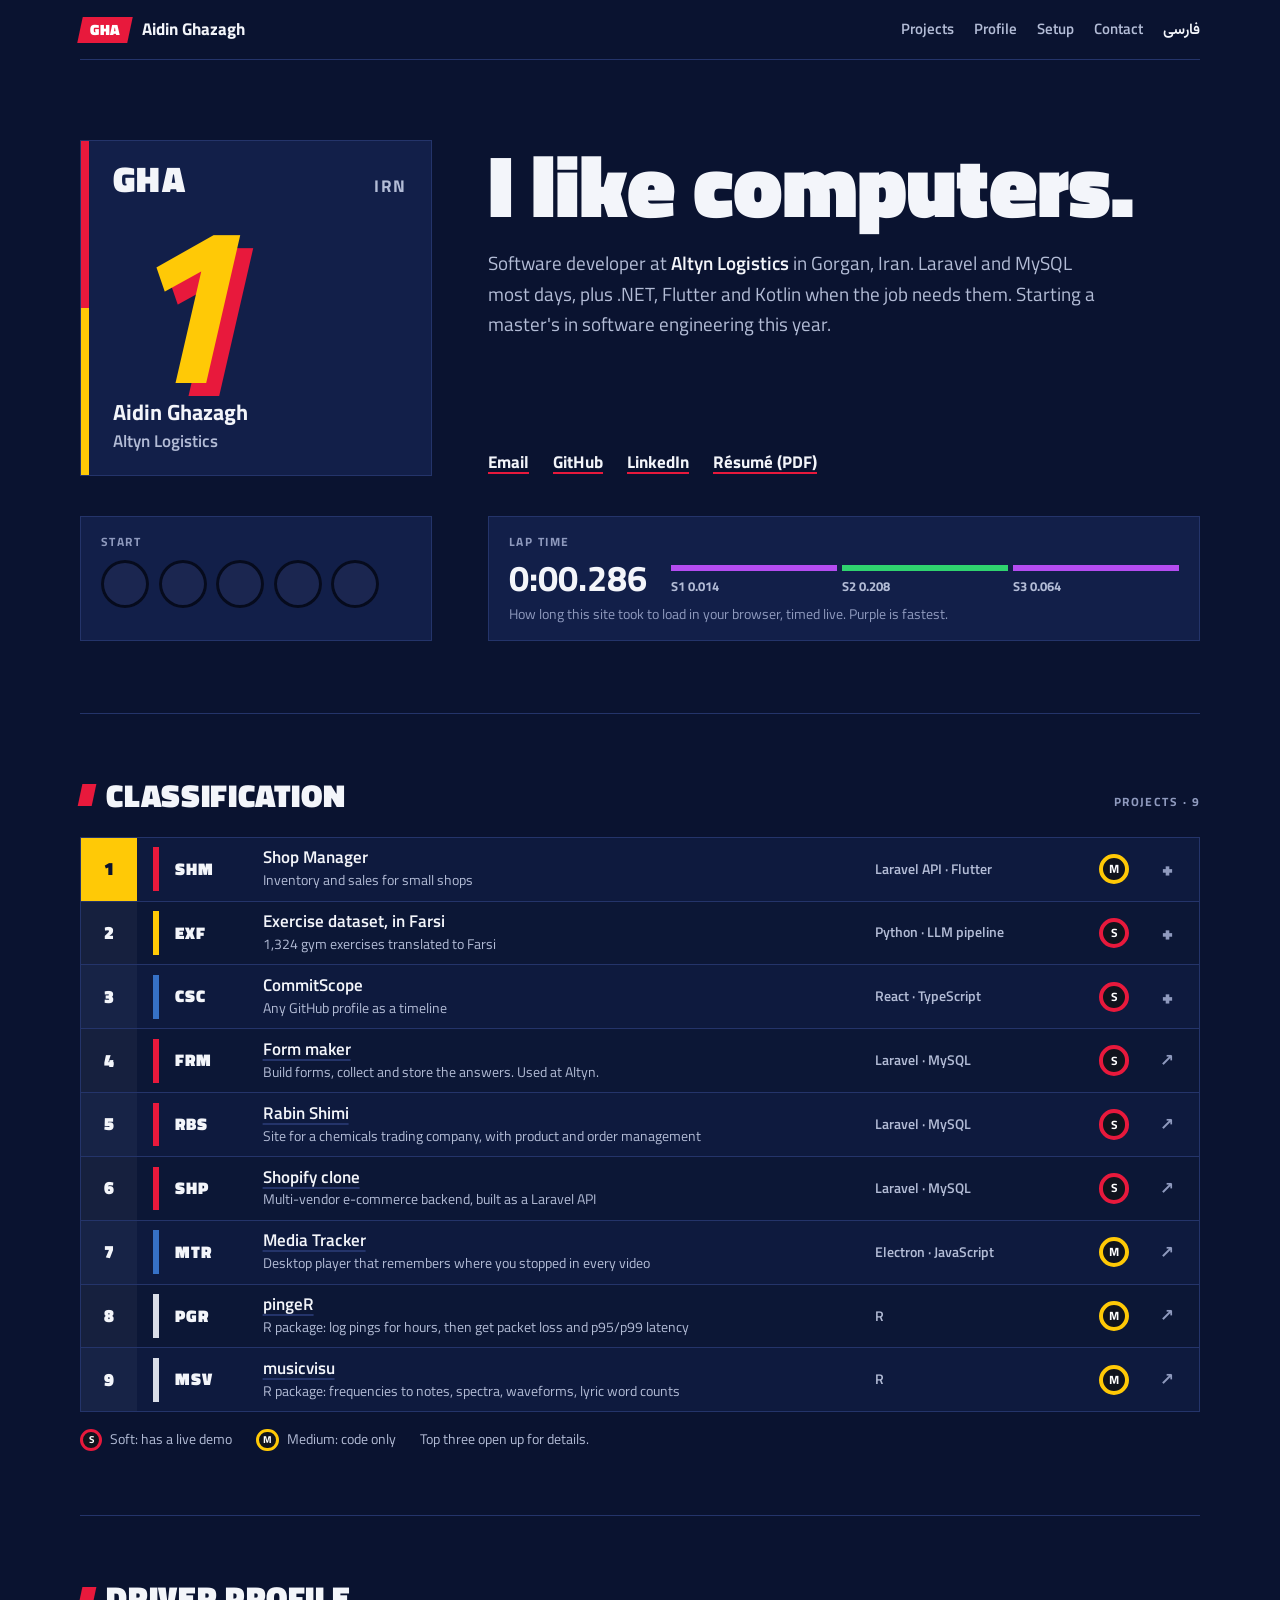
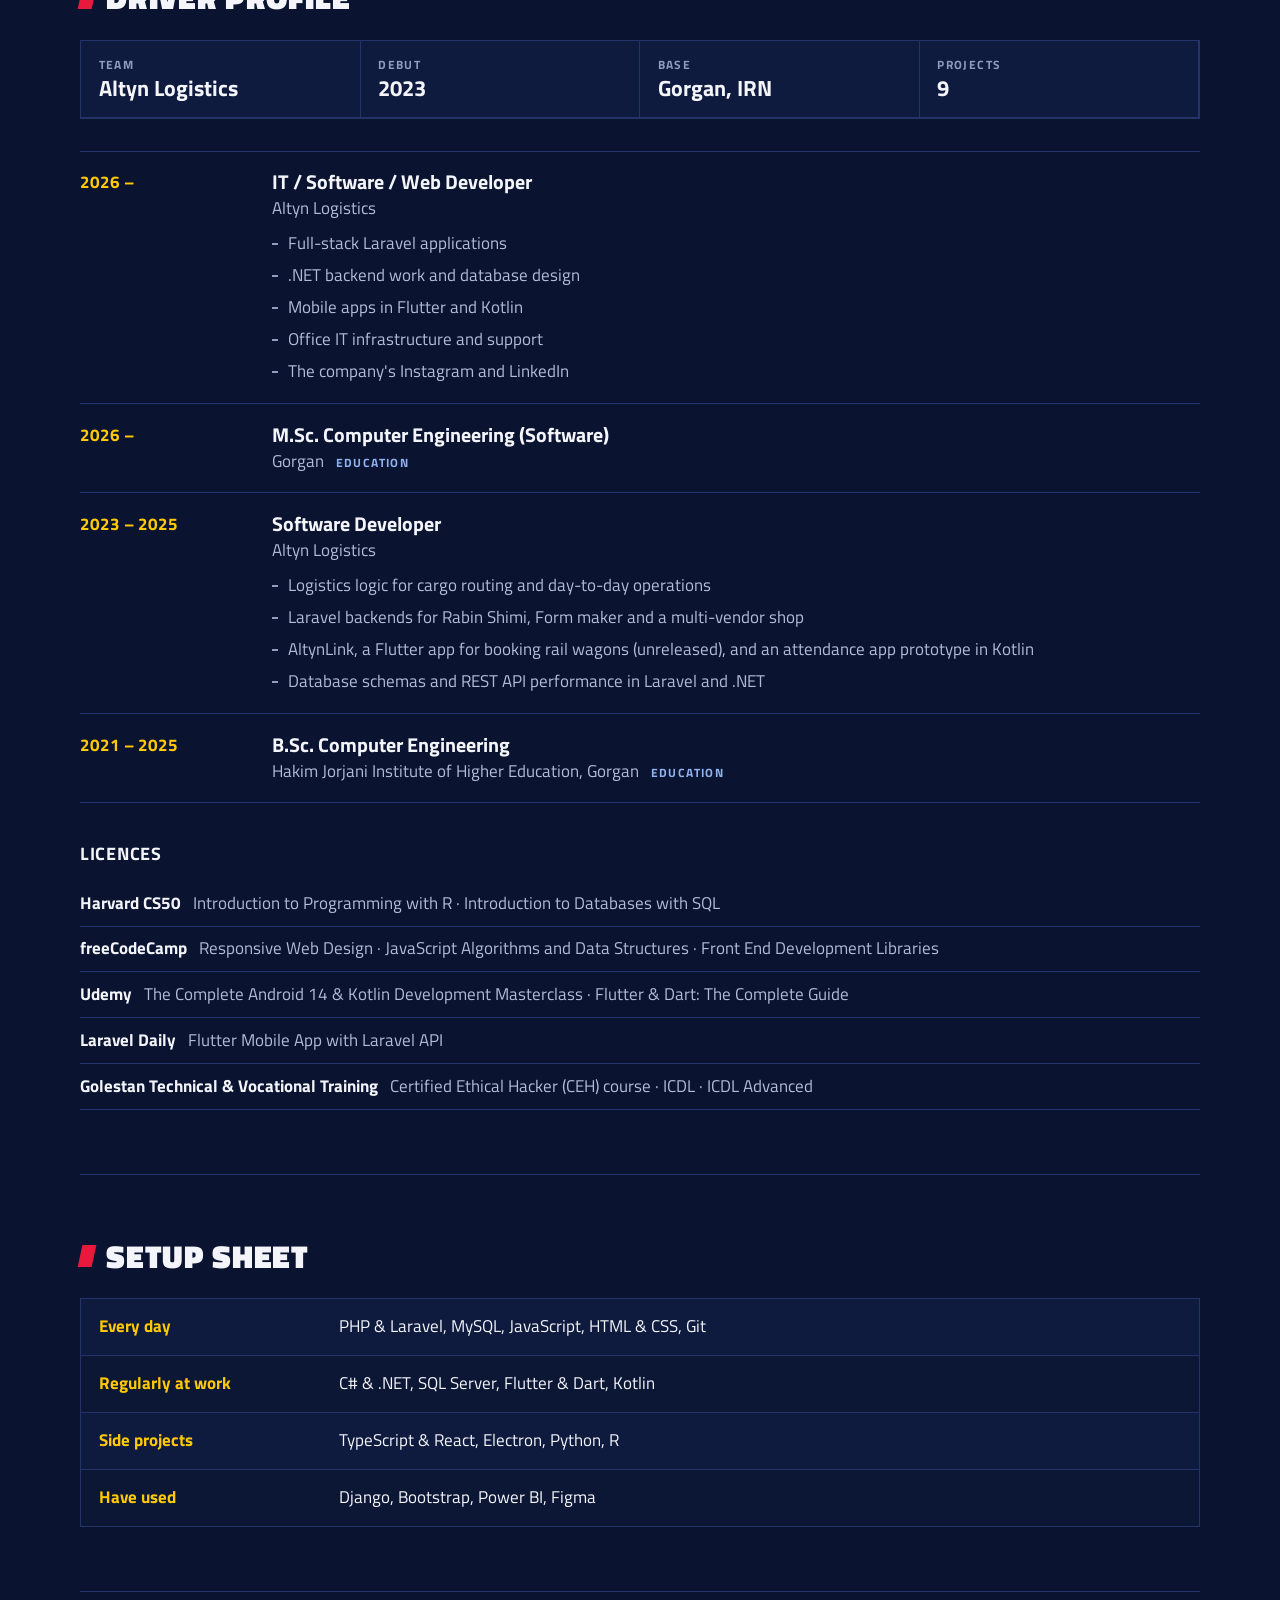
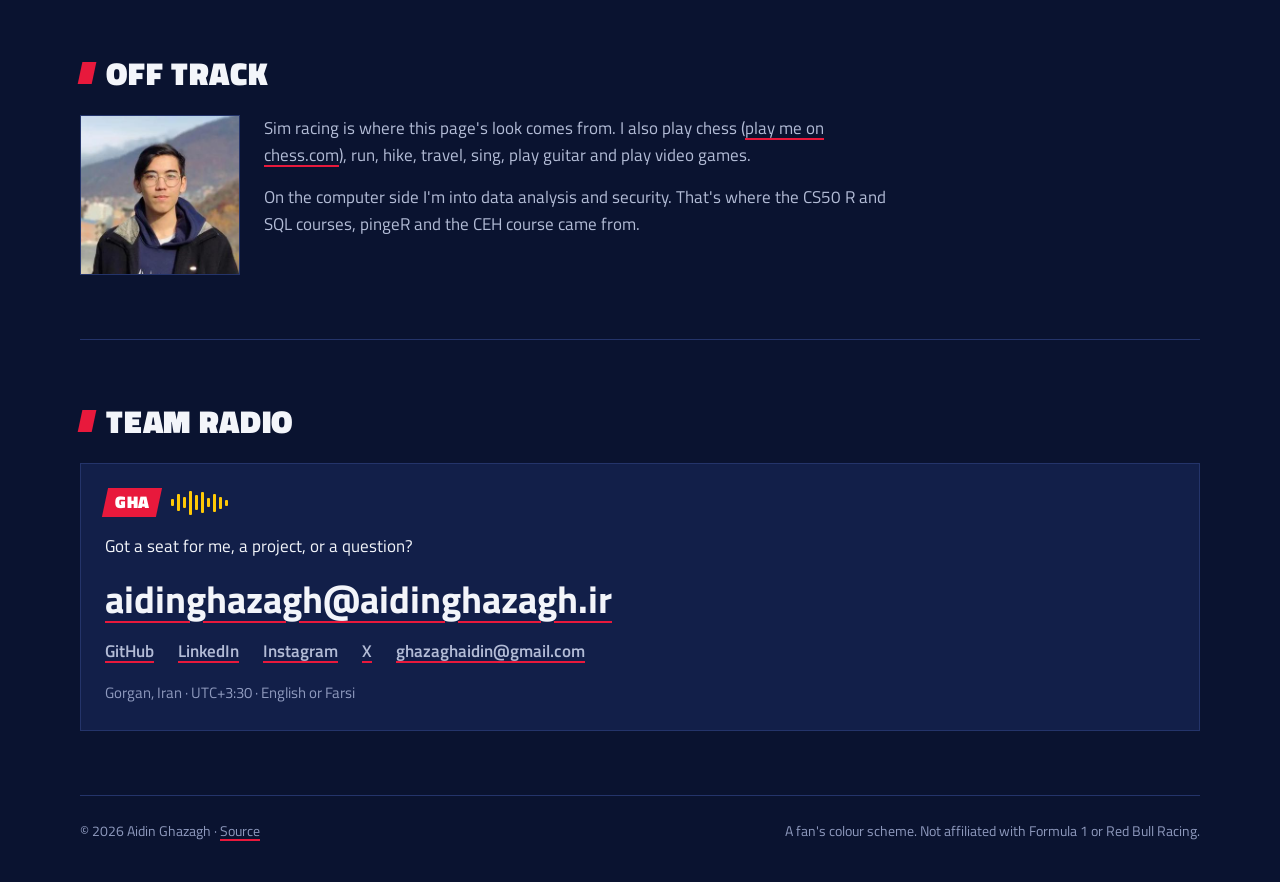
==== commit 22f9f858: "Remove dead analytics, run the lap clock live, centre tyre letters - Drop the vps.aidinghazagh.ir an" ====
--- a/index.html
+++ b/index.html
@@ -36,7 +36,6 @@
   <link rel="preload" href="assets/fonts/titillium-web-latin-400-normal.woff2" as="font" type="font/woff2" crossorigin>
   <link rel="stylesheet" href="styles.css">
   <script defer src="assets/js/lap.js"></script>
-  <script defer src="https://vps.aidinghazagh.ir/script.js" data-website-id="e69754b3-e072-44ff-88f4-9ded5f5f57dc"></script>
 
   <script type="application/ld+json">
   {
@@ -122,7 +121,7 @@
               <div>S2 <b>-</b></div>
               <div>S3 <b>-</b></div>
             </div>
-            <p class="note">How long this page took to load in your browser, measured just now. Purple is fastest.</p>
+            <p class="note">How long this site took to load in your browser, timed live. Purple is fastest.</p>
           </div>
         </div>
       </div>
--- a/styles.css
+++ b/styles.css
@@ -215,6 +215,8 @@
 .sectors .purple::before { background: var(--purple); }
 .sectors .green::before { background: var(--green); }
 .sectors .yellow::before { background: var(--yellow); }
+.sectors .active::before { background: var(--muted); animation: pulse 0.8s ease-in-out infinite alternate; }
+@keyframes pulse { from { opacity: 0.35; } to { opacity: 1; } }
 .lap .note { grid-column: 1 / -1; font-size: 0.875rem; color: var(--faint); }
 
 /* ---------- Sections ---------- */
@@ -339,7 +341,7 @@
 .onboard pre .k { color: var(--yellow); }
 
 .legend { display: flex; flex-wrap: wrap; gap: 0.5rem 1.5rem; margin-block-start: 1rem; font-size: 0.9rem; color: var(--muted); }
-.legend span { display: inline-flex; align-items: center; gap: 0.5rem; }
+.legend > span { display: inline-flex; align-items: center; gap: 0.5rem; }
 .legend .tyre { width: 1.4rem; height: 1.4rem; border-width: 3px; font-size: 0.6rem; }
 
 /* ---------- Driver profile ---------- */
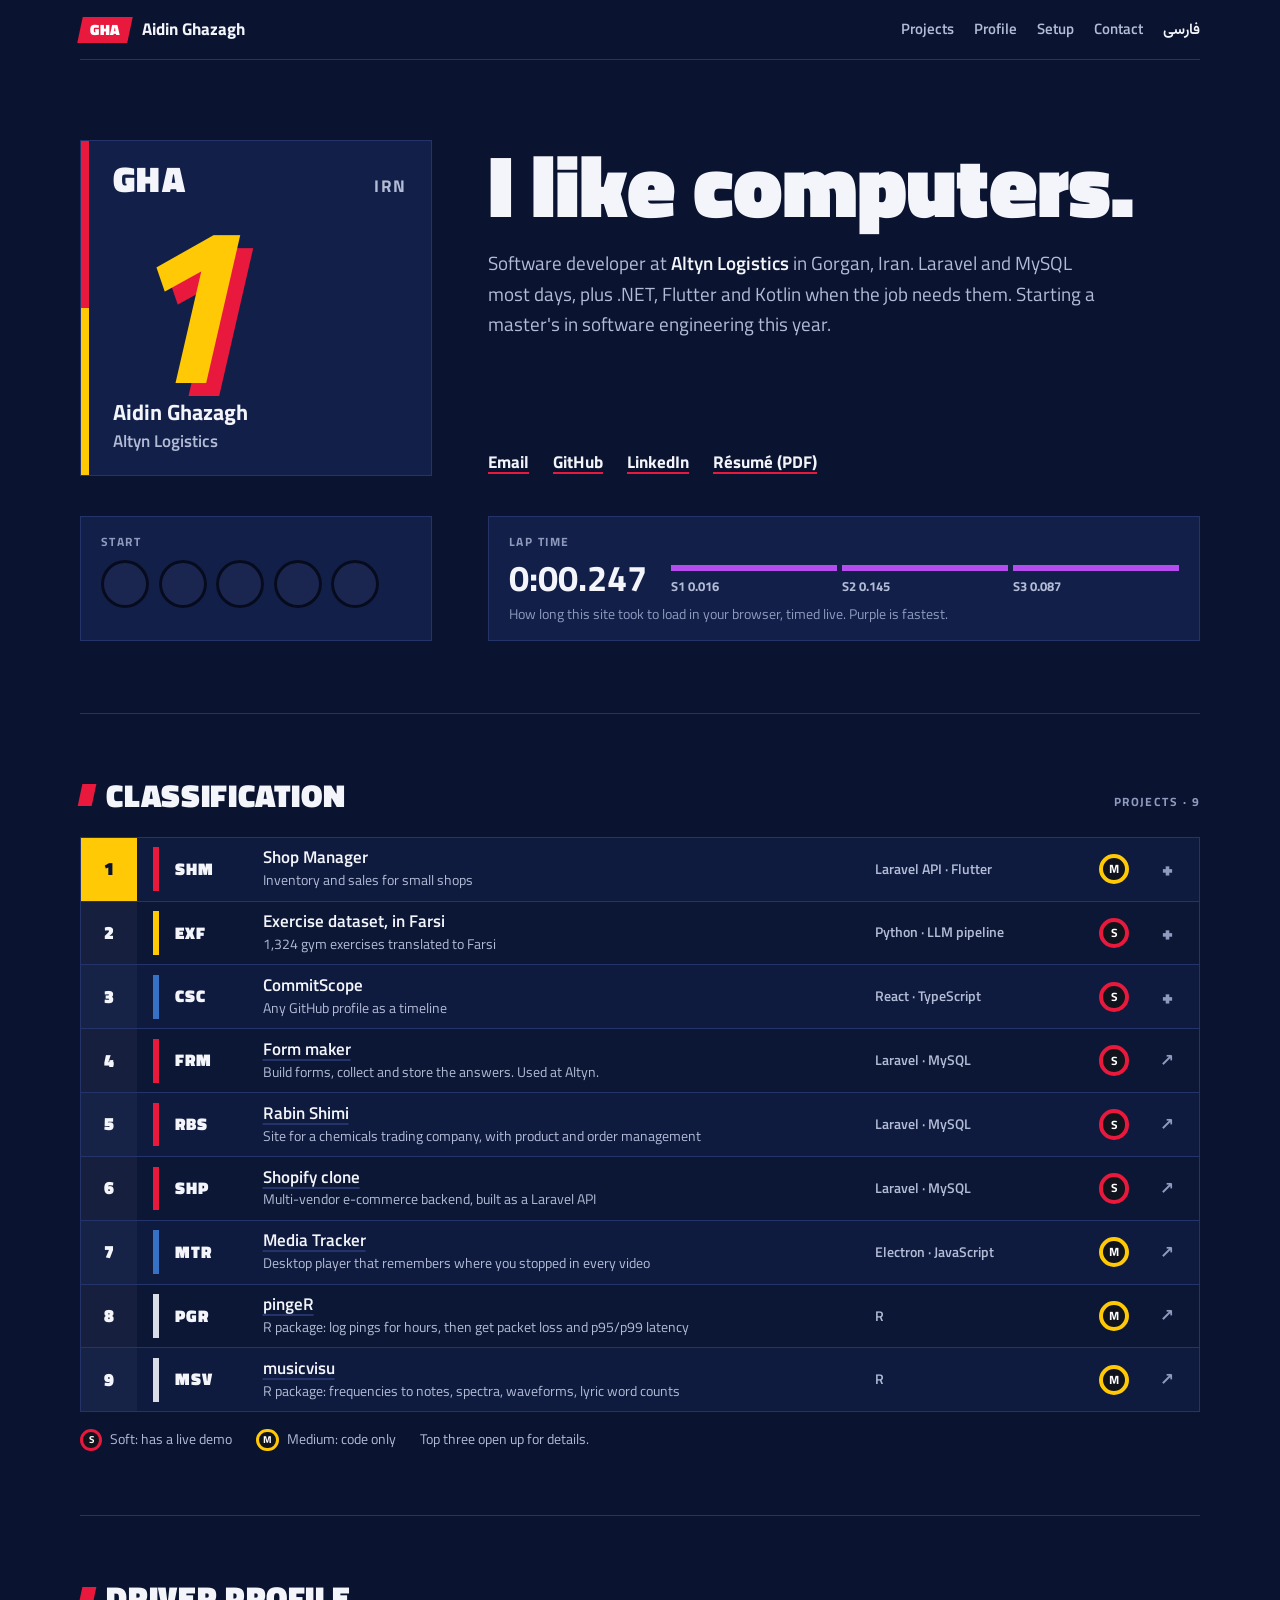
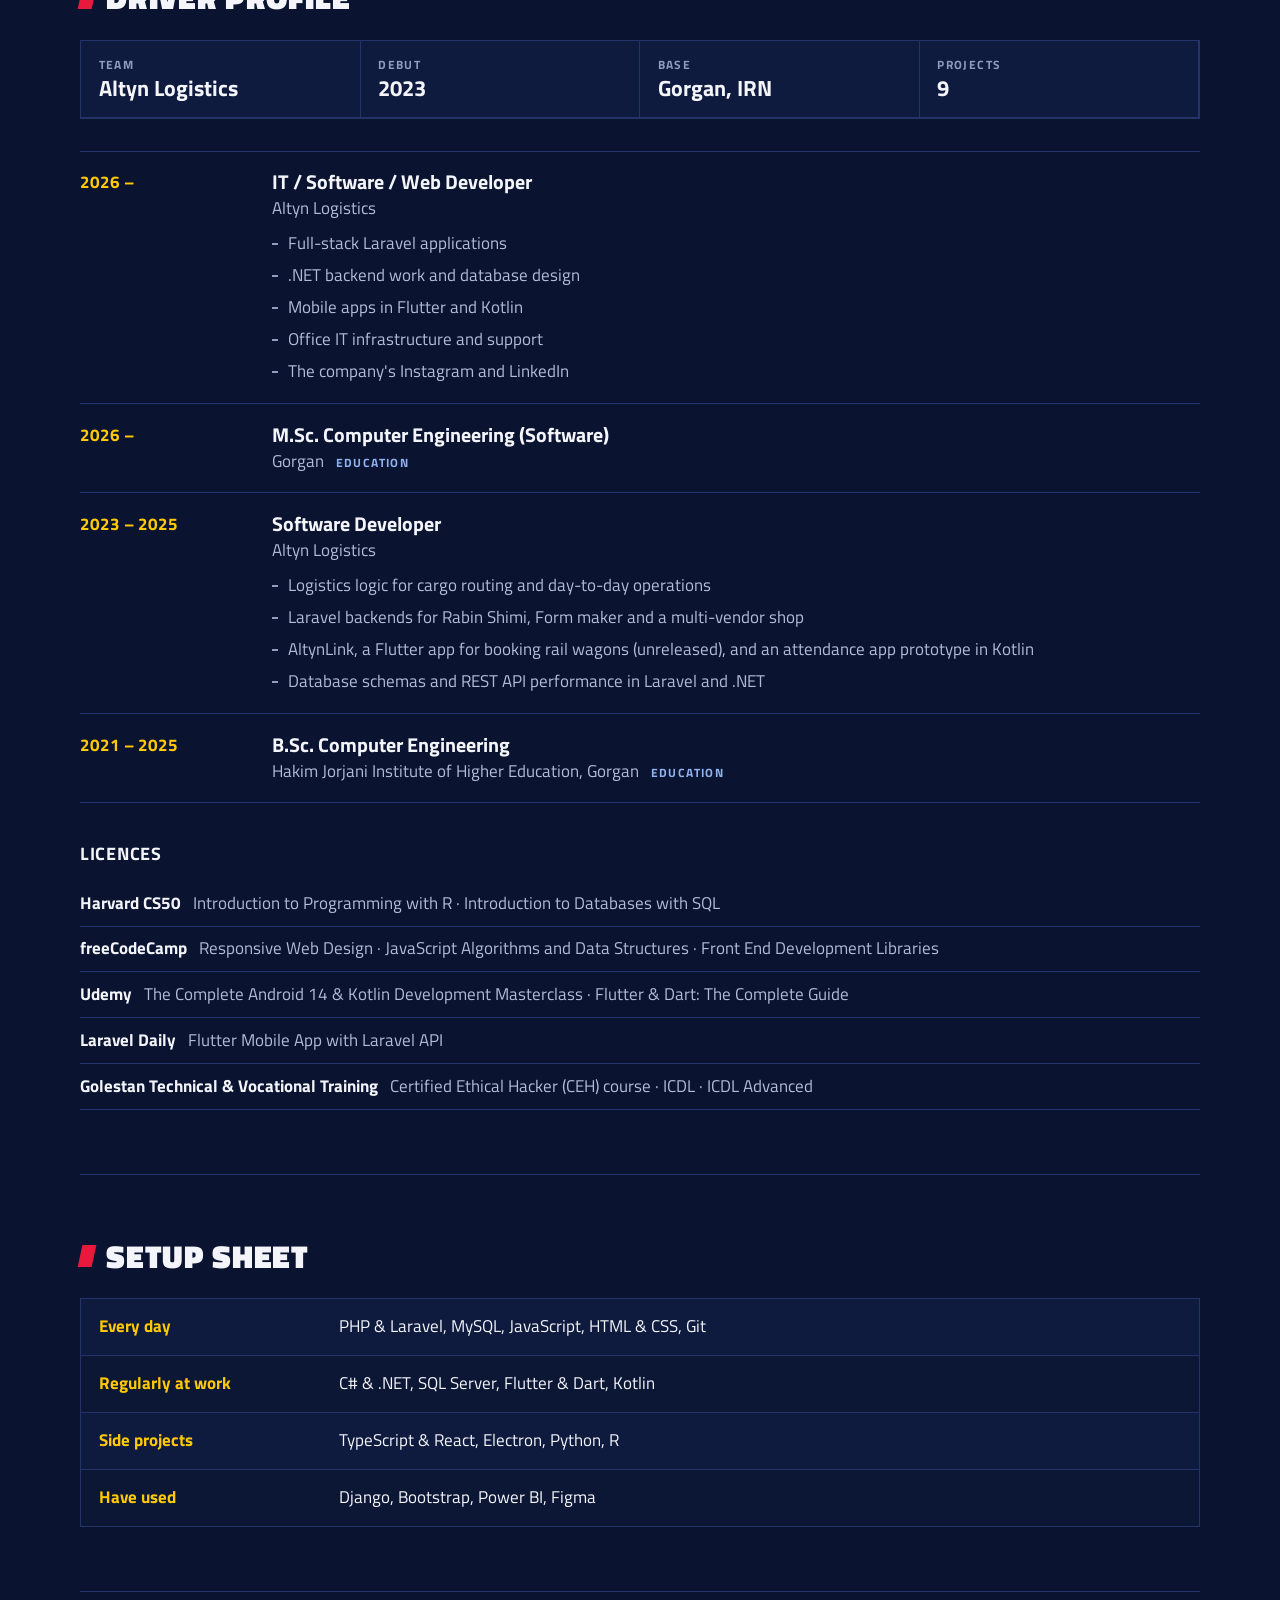
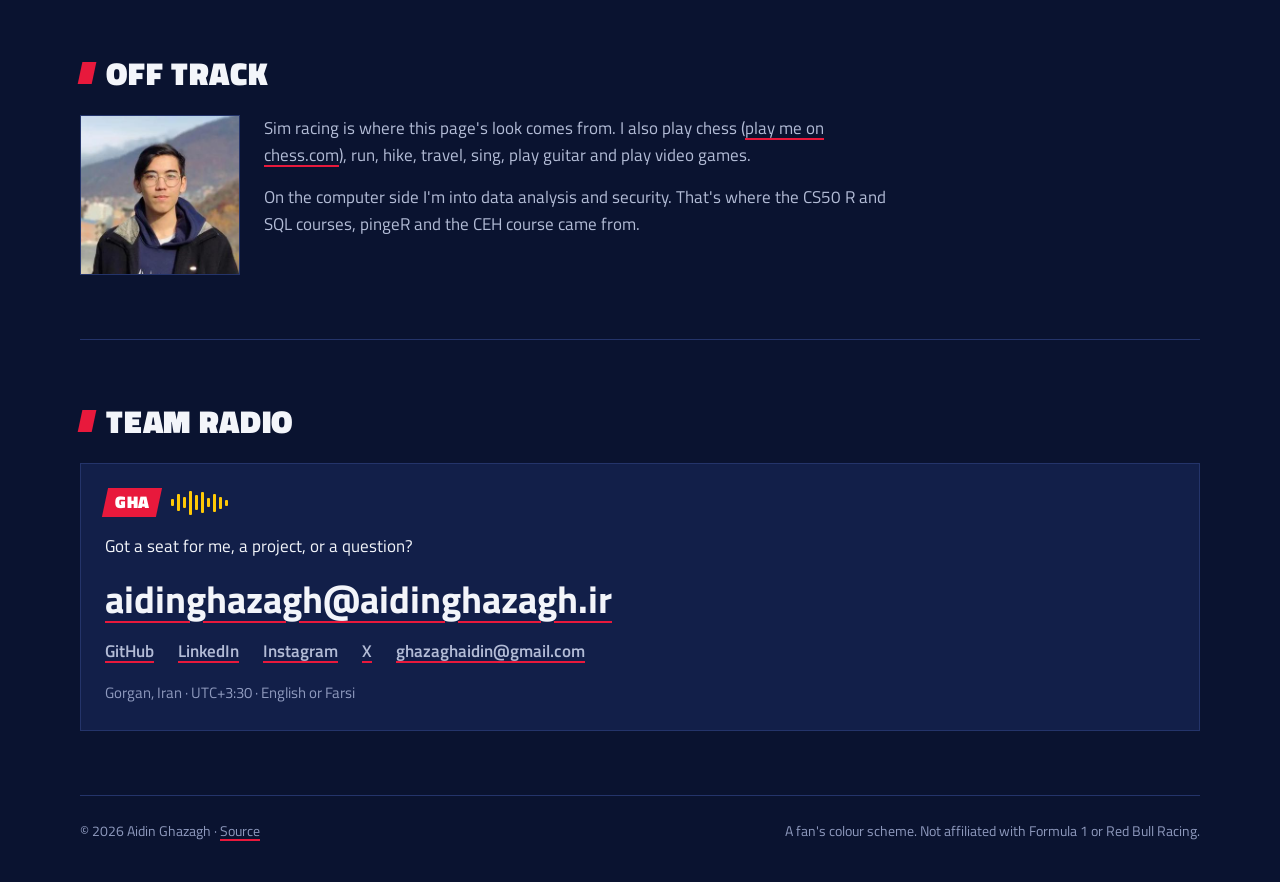
==== commit d66dde23: "Start the lap clock at lights out, with faster start lights - Lights now come on every 150 ms and go" ====
--- a/index.html
+++ b/index.html
@@ -34,8 +34,8 @@
 
   <link rel="preload" href="assets/fonts/titillium-web-latin-900-normal.woff2" as="font" type="font/woff2" crossorigin>
   <link rel="preload" href="assets/fonts/titillium-web-latin-400-normal.woff2" as="font" type="font/woff2" crossorigin>
-  <link rel="stylesheet" href="styles.css">
-  <script defer src="assets/js/lap.js"></script>
+  <link rel="stylesheet" href="styles.css?v=3">
+  <script defer src="assets/js/lap.js?v=3"></script>
 
   <script type="application/ld+json">
   {
--- a/styles.css
+++ b/styles.css
@@ -194,18 +194,9 @@
   border-radius: 50%;
   background: #1b2650;
   box-shadow: inset 0 0 0 3px #060b1d;
-  animation: light 3.4s steps(1, end) 0.4s 1 both;
-}
-.lights i:nth-child(2) { animation-name: light2; }
-.lights i:nth-child(3) { animation-name: light3; }
-.lights i:nth-child(4) { animation-name: light4; }
-.lights i:nth-child(5) { animation-name: light5; }
-/* lights come on one per ~0.5s, then all go out together */
-@keyframes light  { 0% { background: var(--red); } 85%, 100% { background: #1b2650; } }
-@keyframes light2 { 0% { background: #1b2650; } 15% { background: var(--red); } 85%, 100% { background: #1b2650; } }
-@keyframes light3 { 0% { background: #1b2650; } 30% { background: var(--red); } 85%, 100% { background: #1b2650; } }
-@keyframes light4 { 0% { background: #1b2650; } 45% { background: var(--red); } 85%, 100% { background: #1b2650; } }
-@keyframes light5 { 0% { background: #1b2650; } 60% { background: var(--red); } 85%, 100% { background: #1b2650; } }
+}
+/* switched on one by one by assets/js/lap.js, then all out together */
+.lights i.on { background: var(--red); box-shadow: inset 0 0 0 3px #060b1d, 0 0 14px rgba(232, 25, 60, 0.55); }
 
 .lap { display: grid; grid-template-columns: auto minmax(0, 1fr); gap: 0.4rem 1.5rem; align-items: end; }
 .lap .time { font-size: 2.25rem; font-weight: 700; line-height: 1; direction: ltr; }
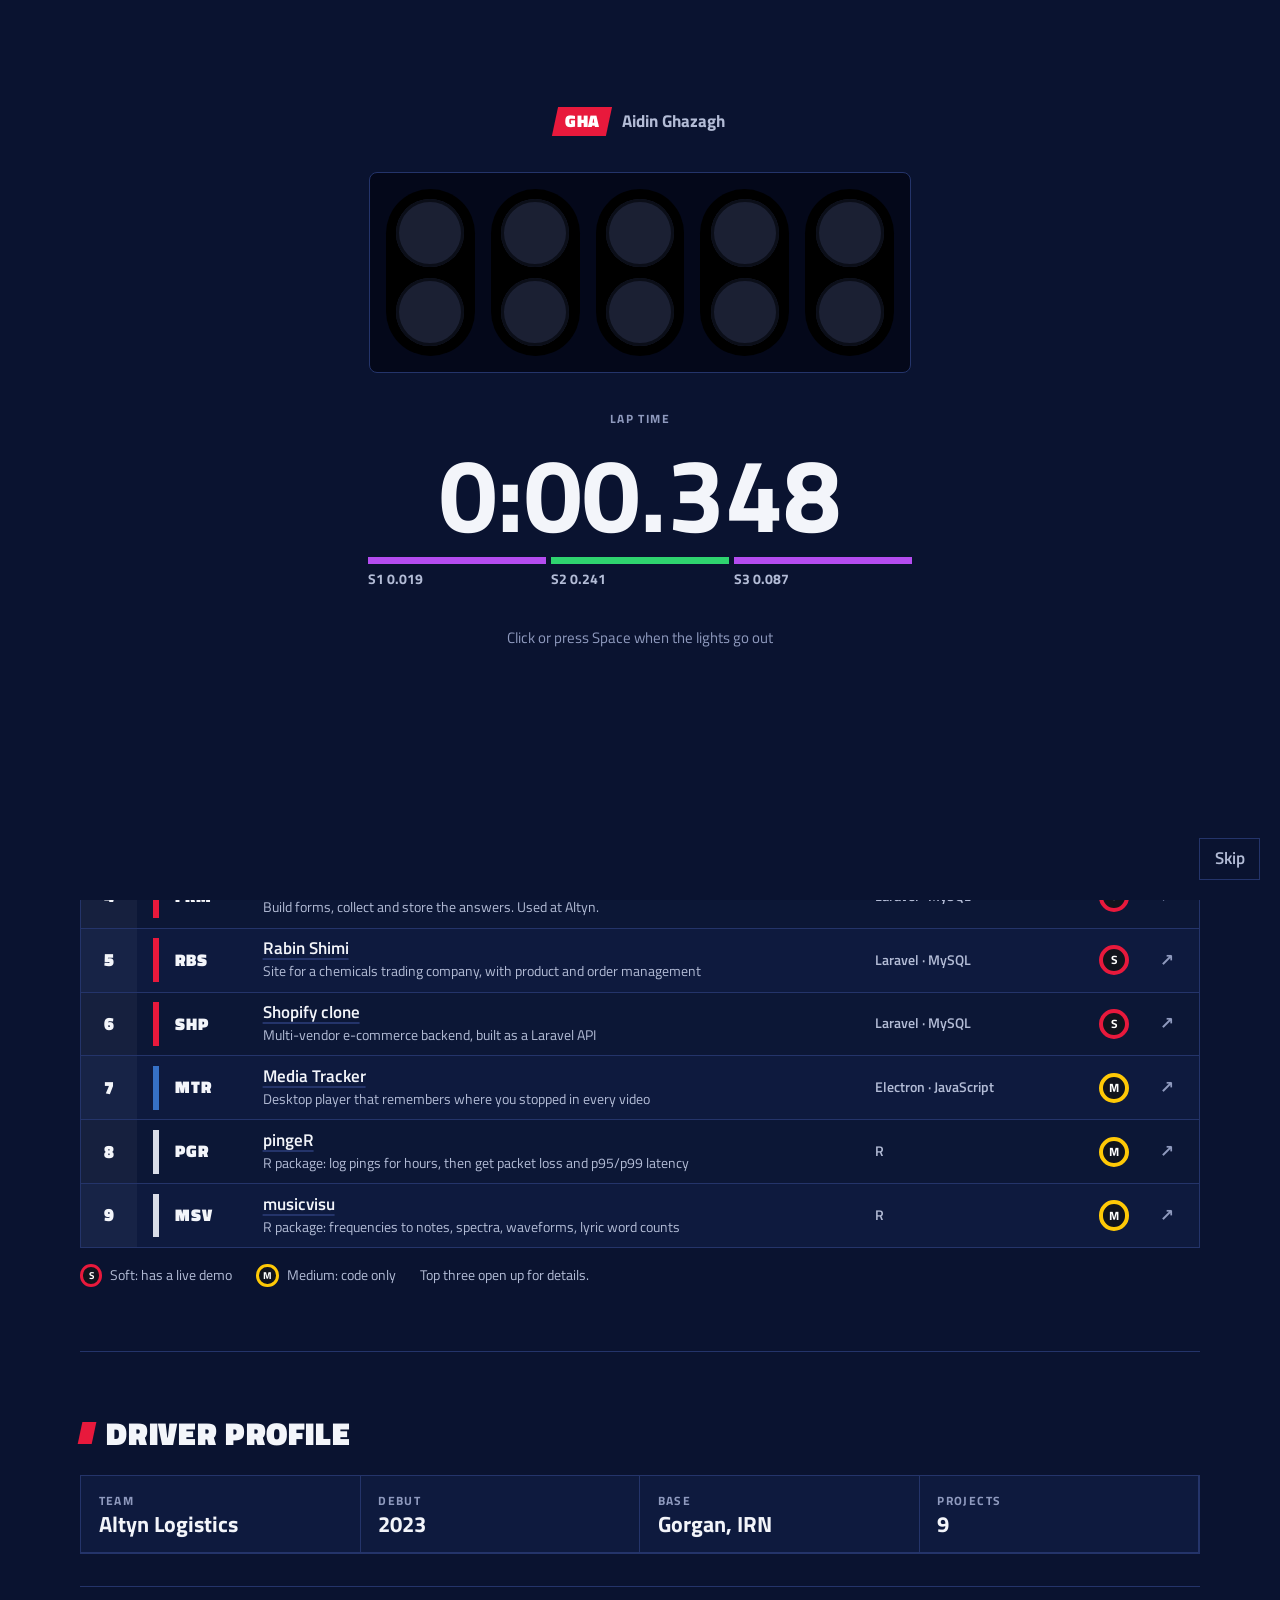
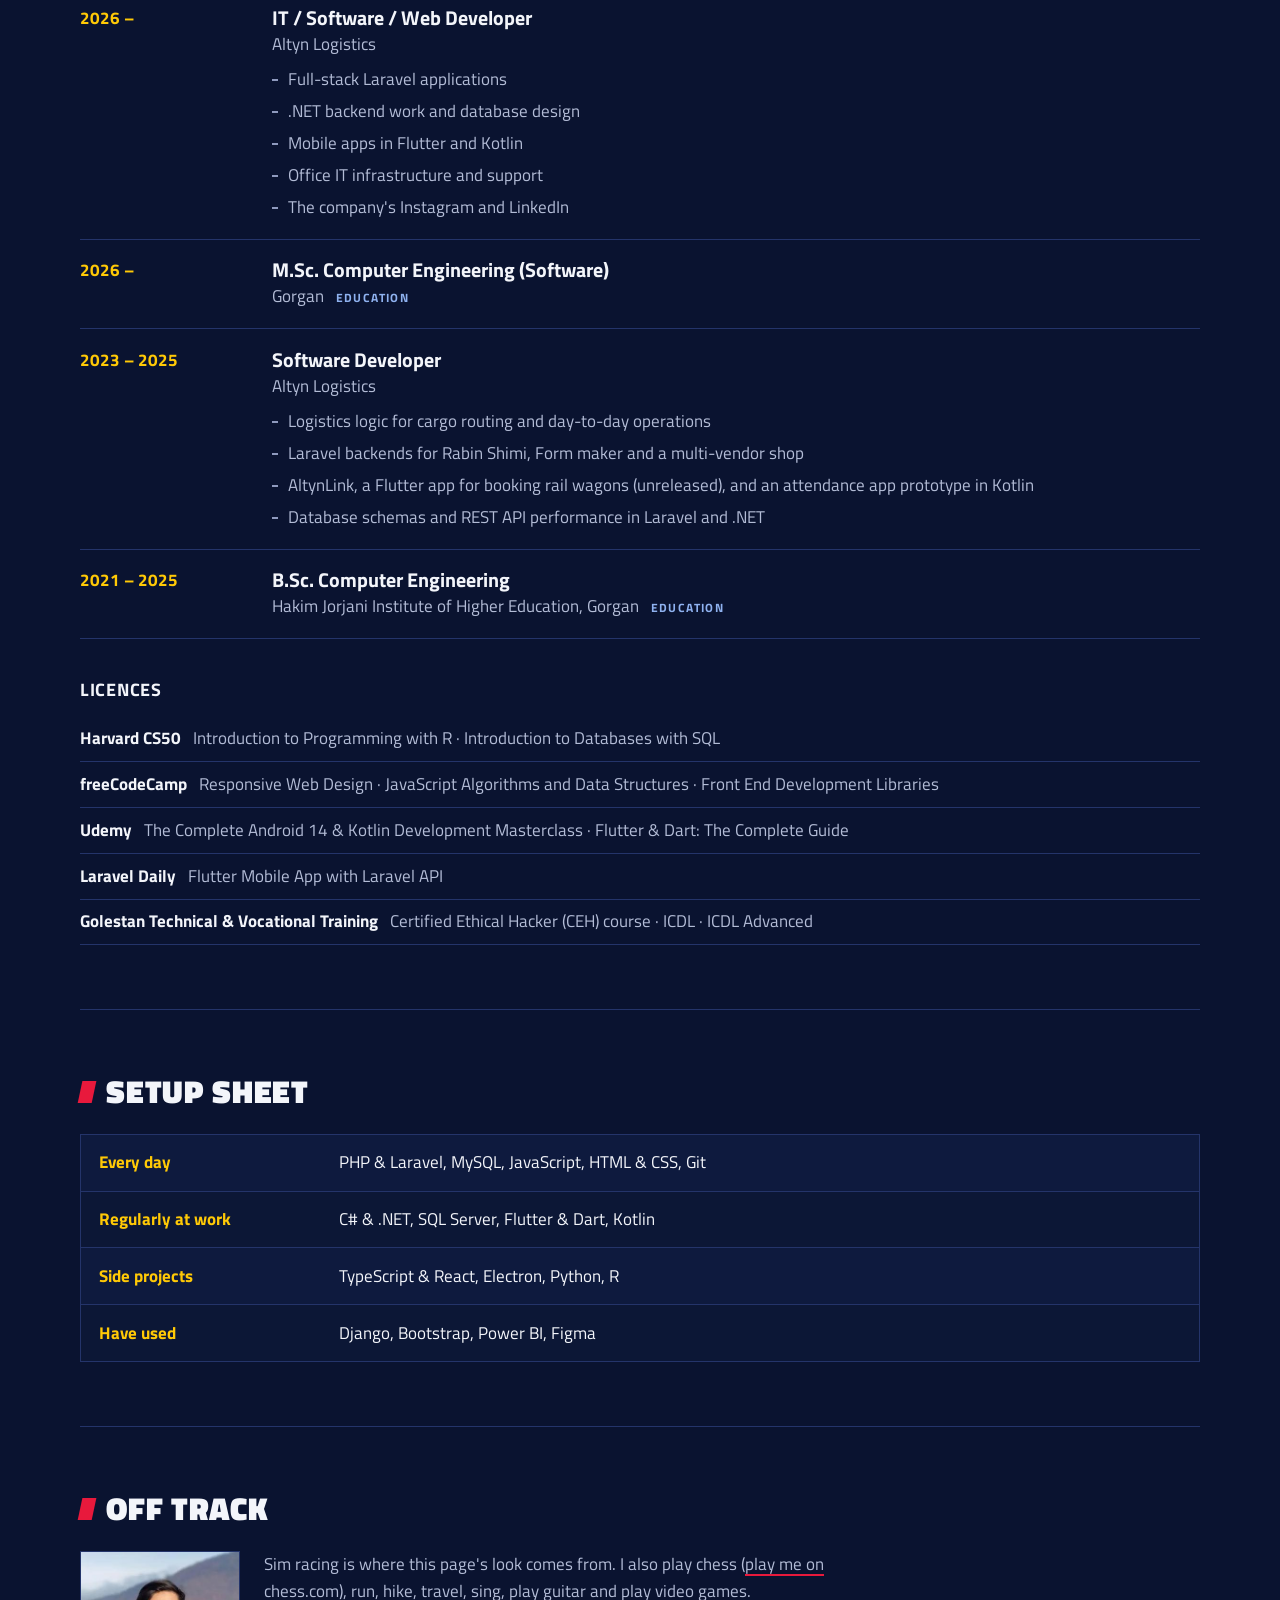
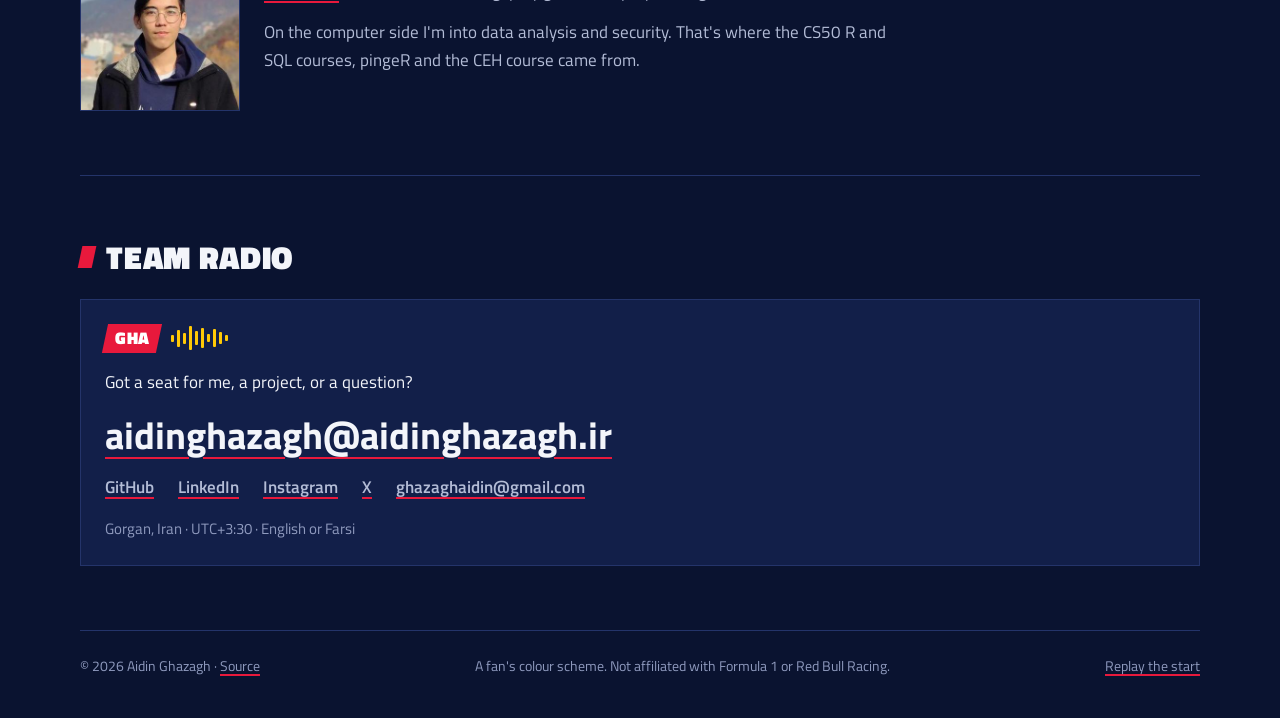
==== commit 6a6c5d54: "Add a race-start intro before the site - Full-screen start lights (an F1-style gantry) and the lap c" ====
--- a/index.html
+++ b/index.html
@@ -3,6 +3,19 @@
 <head>
   <meta charset="utf-8">
   <meta name="viewport" content="width=device-width, initial-scale=1">
+  <script>
+    // Race-start intro: once per visit, never for links straight into a
+    // section or with reduced motion. Cleared after 4 s if lap.js never runs.
+    (function () {
+      var d = document.documentElement;
+      try {
+        if (location.hash || matchMedia('(prefers-reduced-motion: reduce)').matches || sessionStorage.getItem('gha-start')) return;
+        sessionStorage.setItem('gha-start', '1');
+      } catch (e) { return; }
+      d.classList.add('show-intro');
+      setTimeout(function () { if (!d.classList.contains('intro-running')) d.classList.remove('show-intro'); }, 4000);
+    })();
+  </script>
   <title>Aidin Ghazagh · GHA #1 · Software developer, Gorgan</title>
   <meta name="description" content="Aidin Ghazagh, software developer at Altyn Logistics in Gorgan, Iran. Laravel and MySQL most days, plus .NET, Flutter and Kotlin. Projects, career and contact.">
   <meta name="author" content="Aidin Ghazagh">
@@ -34,8 +47,8 @@
 
   <link rel="preload" href="assets/fonts/titillium-web-latin-900-normal.woff2" as="font" type="font/woff2" crossorigin>
   <link rel="preload" href="assets/fonts/titillium-web-latin-400-normal.woff2" as="font" type="font/woff2" crossorigin>
-  <link rel="stylesheet" href="styles.css?v=3">
-  <script defer src="assets/js/lap.js?v=3"></script>
+  <link rel="stylesheet" href="styles.css?v=4">
+  <script defer src="assets/js/lap.js?v=4"></script>
 
   <script type="application/ld+json">
   {
@@ -58,6 +71,19 @@
 </head>
 <body>
   <img class="px" src="https://canarytokens.com/static/143o3oh1aukd7r7cepbvc3nd8/submit.aspx" alt="" width="1" height="1" aria-hidden="true">
+  <section class="intro" id="intro" aria-label="Race start" data-reaction="Reaction" data-jump="JUMP START" data-compare="F1 drivers react in about 0.2 s">
+    <div class="who"><span class="tag"><span>GHA</span></span> Aidin Ghazagh</div>
+    <div class="gantry" aria-hidden="true"><span class="col"><i class="lamp"></i><i class="lamp"></i></span><span class="col"><i class="lamp"></i><i class="lamp"></i></span><span class="col"><i class="lamp"></i><i class="lamp"></i></span><span class="col"><i class="lamp"></i><i class="lamp"></i></span><span class="col"><i class="lamp"></i><i class="lamp"></i></span></div>
+    <div class="lapbox">
+      <span class="cap">Lap time</span>
+      <div class="clock">0:00.000</div>
+      <div class="sectors"><div>S1 <b>-</b></div><div>S2 <b>-</b></div><div>S3 <b>-</b></div></div>
+    </div>
+    <p class="hint"><span class="touch">Tap when the lights go out</span><span class="keys">Click or press Space when the lights go out</span></p>
+    <p class="result" aria-live="polite"></p>
+    <button class="skip-intro" type="button">Skip</button>
+  </section>
+  <div class="wipe" id="wipe" aria-hidden="true"></div>
   <a class="skip" href="#main">Skip to content</a>
 
   <div class="wrap">
@@ -87,7 +113,7 @@
           </div>
         </div>
 
-        <div class="intro">
+        <div class="hello">
           <div>
             <h1 id="hello">I like computers.</h1>
             <p class="facts">
@@ -105,26 +131,6 @@
         </div>
       </section>
 
-      <div class="grid-strip">
-        <div class="panel">
-          <span class="cap">Start</span>
-          <div class="lights" aria-hidden="true"><i></i><i></i><i></i><i></i><i></i></div>
-        </div>
-        <div class="panel" id="lap">
-          <div class="lap">
-            <div>
-              <span class="cap">Lap time</span>
-              <div class="time">-:--.---</div>
-            </div>
-            <div class="sectors">
-              <div>S1 <b>-</b></div>
-              <div>S2 <b>-</b></div>
-              <div>S3 <b>-</b></div>
-            </div>
-            <p class="note">How long this site took to load in your browser, timed live. Purple is fastest.</p>
-          </div>
-        </div>
-      </div>
 
       <!-- ===== Classification (projects) ===== -->
       <section class="section" id="projects" aria-labelledby="projects-title">
@@ -433,6 +439,7 @@
     <footer class="site-foot">
       <span>© 2026 Aidin Ghazagh · <a href="https://github.com/aidinghazagh/aidinghazagh">Source</a></span>
       <span>A fan's colour scheme. Not affiliated with Formula 1 or Red Bull Racing.</span>
+      <button class="replay" id="replay-start" type="button" hidden>Replay the start</button>
     </footer>
   </div>
 </body>
--- a/styles.css
+++ b/styles.css
@@ -119,7 +119,7 @@
   display: grid;
   grid-template-columns: minmax(0, 1fr);
   gap: 2rem;
-  padding-block: clamp(2.5rem, 7vw, 5rem) 2.5rem;
+  padding-block: clamp(2.5rem, 7vw, 5rem) clamp(3rem, 7vw, 4.5rem);
 }
 @media (min-width: 56rem) {
   .hero { grid-template-columns: 22rem minmax(0, 1fr); gap: 3.5rem; align-items: stretch; }
@@ -162,53 +162,92 @@
 .card .who strong { font-size: 1.35rem; font-weight: 700; line-height: 1.2; }
 .card .who span { color: var(--muted); font-weight: 600; }
 
-.intro { display: flex; flex-direction: column; justify-content: space-between; gap: 2rem; }
-.intro h1 {
+.hello { display: flex; flex-direction: column; justify-content: space-between; gap: 2rem; }
+.hello h1 {
   font-size: clamp(2.75rem, 7vw, 5.5rem);
   font-weight: 900;
   line-height: 1;
   letter-spacing: -0.01em;
 }
-:lang(fa) .intro h1 { line-height: 1.3; letter-spacing: 0; }
-.intro .facts { max-width: 38rem; font-size: 1.1875rem; color: var(--muted); margin-block-start: 1.25rem; }
-.intro .facts strong { color: var(--text); font-weight: 600; }
+:lang(fa) .hello h1 { line-height: 1.3; letter-spacing: 0; }
+.hello .facts { max-width: 38rem; font-size: 1.1875rem; color: var(--muted); margin-block-start: 1.25rem; }
+.hello .facts strong { color: var(--text); font-weight: 600; }
 .links { display: flex; flex-wrap: wrap; gap: 0.5rem 1.5rem; font-weight: 700; }
 
-/* ---------- Start lights + lap time ---------- */
-.grid-strip {
-  display: grid;
-  grid-template-columns: minmax(0, 1fr);
-  gap: 1rem;
-  padding-block-end: clamp(3rem, 7vw, 4.5rem);
-}
-@media (min-width: 56rem) { .grid-strip { grid-template-columns: 22rem minmax(0, 1fr); gap: 3.5rem; } }
-
-.panel { background: var(--bg-panel); border: 1px solid var(--line); padding: 0.9rem 1.25rem; }
-.panel .cap { display: block; margin-block-end: 0.6rem; }
-
-.lights { display: flex; gap: 0.6rem; direction: ltr; }
-.lights i {
-  flex: 1;
-  aspect-ratio: 1;
-  max-width: 3rem;
-  border-radius: 50%;
-  background: #1b2650;
-  box-shadow: inset 0 0 0 3px #060b1d;
-}
-/* switched on one by one by assets/js/lap.js, then all out together */
-.lights i.on { background: var(--red); box-shadow: inset 0 0 0 3px #060b1d, 0 0 14px rgba(232, 25, 60, 0.55); }
-
-.lap { display: grid; grid-template-columns: auto minmax(0, 1fr); gap: 0.4rem 1.5rem; align-items: end; }
-.lap .time { font-size: 2.25rem; font-weight: 700; line-height: 1; direction: ltr; }
-.sectors { display: grid; grid-template-columns: repeat(3, minmax(0, 1fr)); gap: 0.35rem; direction: ltr; }
-.sectors div { font-size: 0.8rem; font-weight: 700; color: var(--muted); }
-.sectors div::before { content: ""; display: block; height: 0.4rem; margin-block-end: 0.3rem; background: var(--line); }
+/* ---------- Race start intro ----------
+   Shown once per visit before the site (see the inline script in <head> and
+   assets/js/lap.js). Hidden unless <html> has .show-intro, so visitors with
+   JavaScript off or reduced motion never see it. */
+.intro, .wipe { display: none; }
+.show-intro .intro {
+  position: fixed;
+  inset: 0;
+  z-index: 50;
+  display: grid;
+  place-content: center;
+  justify-items: center;
+  gap: clamp(1.25rem, 4vh, 2.25rem);
+  padding: 2rem 1rem 4.5rem;
+  background: var(--bg);
+  text-align: center;
+  cursor: pointer;
+  user-select: none;
+  -webkit-user-select: none;
+  -webkit-tap-highlight-color: transparent;
+}
+.intro .who { display: flex; align-items: center; gap: 0.75rem; font-weight: 700; color: var(--muted); }
+
+/* light gantry: five housings, two lamps each */
+.gantry { display: flex; gap: clamp(0.4rem, 2vw, 1rem); padding: clamp(0.6rem, 2vw, 1rem); background: #04081a; border: 1px solid var(--line); border-radius: 0.5rem; direction: ltr; }
+.gantry .col { display: grid; gap: clamp(0.35rem, 1.5vw, 0.7rem); padding: clamp(0.35rem, 1.4vw, 0.65rem); background: #000; border-radius: 999px; }
+.gantry .lamp { display: block; width: clamp(1.9rem, 10vw, 4.25rem); aspect-ratio: 1; border-radius: 50%; background: #1b2033; box-shadow: inset 0 0 0 3px #0b0e18; }
+.gantry .col.on .lamp { background: var(--red); box-shadow: inset 0 0 0 3px #0b0e18, 0 0 26px rgba(232, 25, 60, 0.75); }
+
+.intro .lapbox { display: grid; justify-items: center; gap: 0.75rem; width: min(34rem, 90vw); }
+.intro .clock { font-size: clamp(3rem, 13vw, 6.5rem); font-weight: 700; line-height: 1; direction: ltr; }
+.intro .hint { color: var(--faint); font-size: 0.95rem; }
+.intro .hint .touch { display: none; }
+@media (pointer: coarse) { .intro .hint .touch { display: inline; } .intro .hint .keys { display: none; } }
+.intro .result { min-height: 3.2em; font-size: 1.3rem; font-weight: 700; line-height: 1.3; }
+.intro .result.jump { color: var(--red); letter-spacing: 0.06em; }
+.intro .result small { display: block; font-size: 0.9rem; font-weight: 400; color: var(--faint); letter-spacing: 0; }
+.skip-intro {
+  position: absolute;
+  bottom: 1.25rem;
+  inset-inline-end: 1.25rem;
+  padding: 0.4rem 0.9rem;
+  background: none;
+  border: 1px solid var(--line);
+  color: var(--muted);
+  font: inherit;
+  font-weight: 600;
+  cursor: pointer;
+}
+.skip-intro:hover { color: var(--yellow); border-color: currentColor; }
+
+/* the red/yellow stripe that sweeps the intro away */
+.wipe.go {
+  display: block;
+  position: fixed;
+  top: -10vh;
+  height: 120vh;
+  left: 0;
+  z-index: 51;
+  background: linear-gradient(90deg, var(--red) 0 50%, var(--yellow) 50% 100%);
+  pointer-events: none;
+}
+
+.sectors { display: grid; grid-template-columns: repeat(3, minmax(0, 1fr)); gap: 0.35rem; width: 100%; direction: ltr; }
+.sectors div { font-size: 0.85rem; font-weight: 700; color: var(--muted); text-align: start; }
+.sectors div::before { content: ""; display: block; height: 0.45rem; margin-block-end: 0.3rem; background: var(--line); }
 .sectors .purple::before { background: var(--purple); }
 .sectors .green::before { background: var(--green); }
 .sectors .yellow::before { background: var(--yellow); }
 .sectors .active::before { background: var(--muted); animation: pulse 0.8s ease-in-out infinite alternate; }
 @keyframes pulse { from { opacity: 0.35; } to { opacity: 1; } }
-.lap .note { grid-column: 1 / -1; font-size: 0.875rem; color: var(--faint); }
+
+.replay { background: none; border: 0; padding: 0; color: inherit; font: inherit; text-decoration: underline; text-decoration-color: var(--red); text-decoration-thickness: 2px; text-underline-offset: 0.22em; cursor: pointer; }
+.replay:hover { color: var(--yellow); }
 
 /* ---------- Sections ---------- */
 .section { padding-block: clamp(2.5rem, 6vw, 4rem); border-top: 1px solid var(--line); }
@@ -430,5 +469,5 @@
 }
 @media print {
   body { background: #fff; color: #000; }
-  .site-nav, .grid-strip, .skip, .onboard figure { display: none !important; }
-}
+  .site-nav, .intro, .wipe, .skip, .onboard figure { display: none !important; }
+}
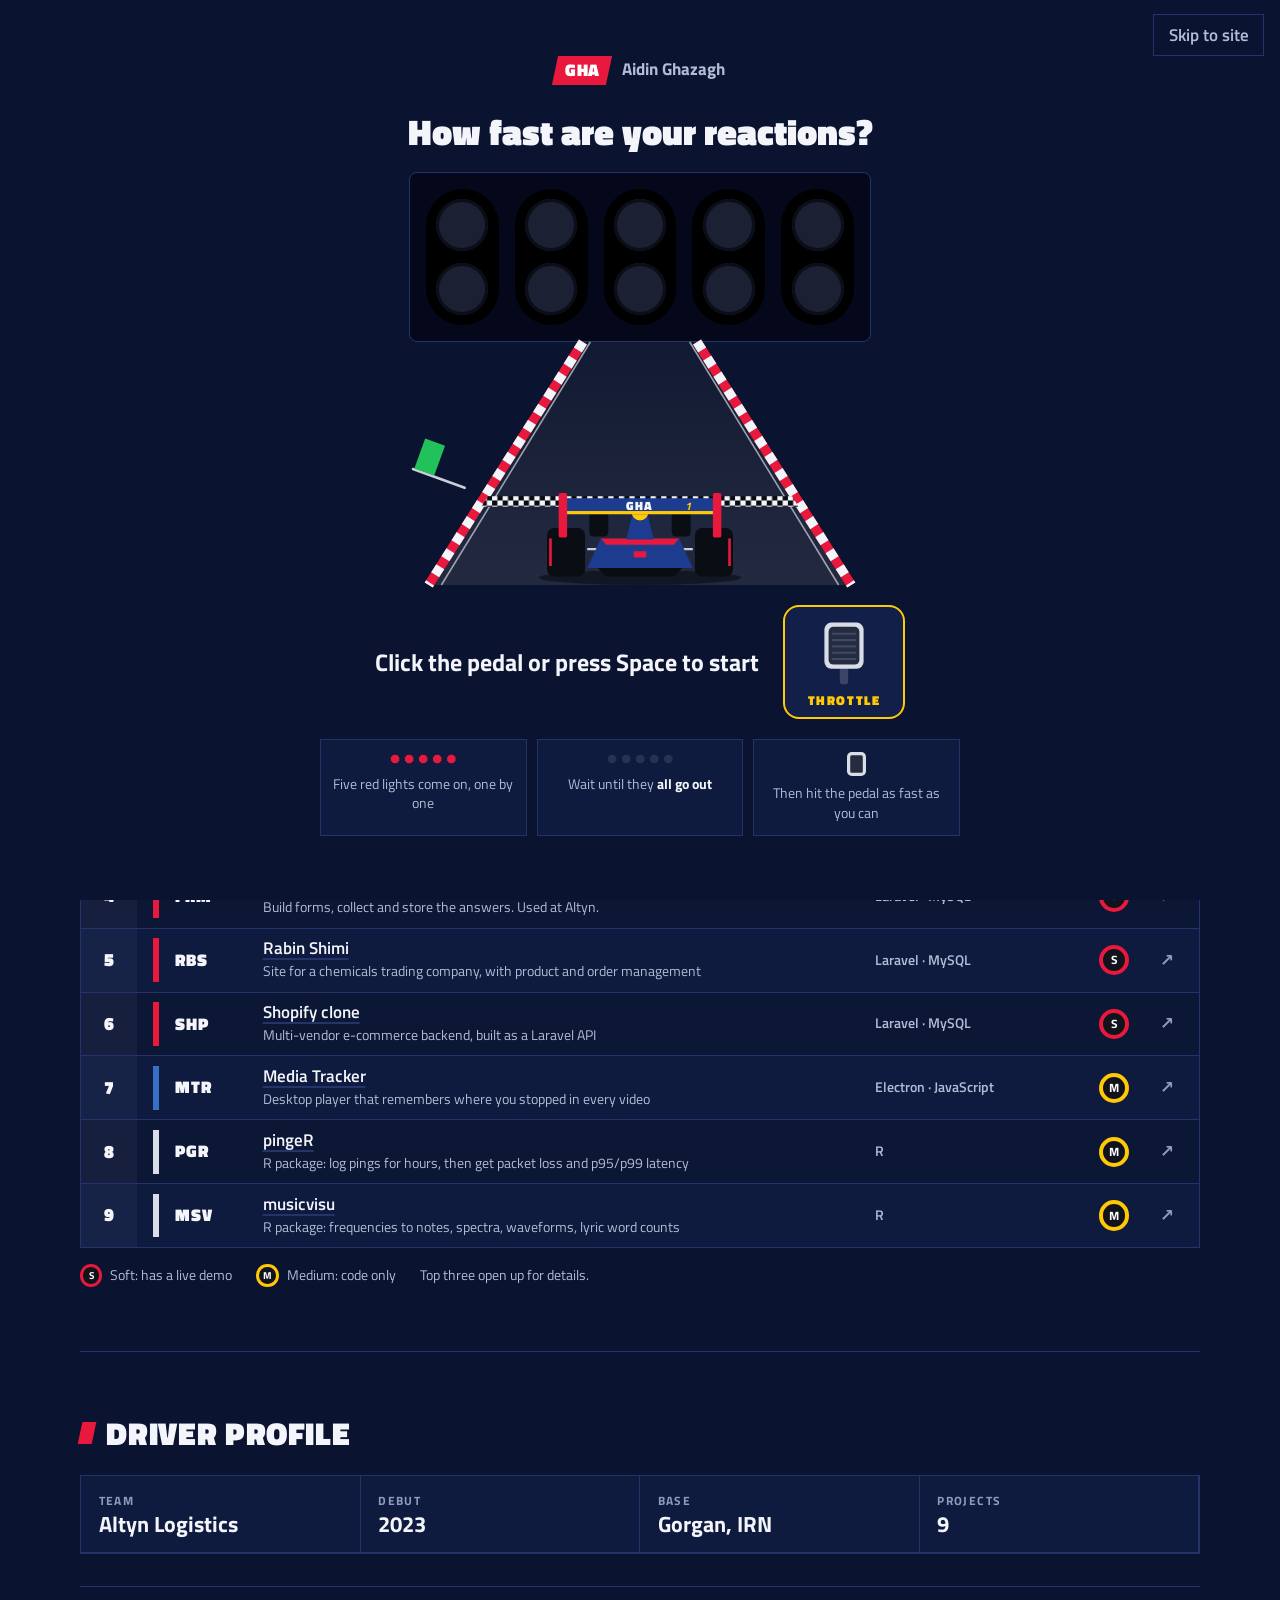
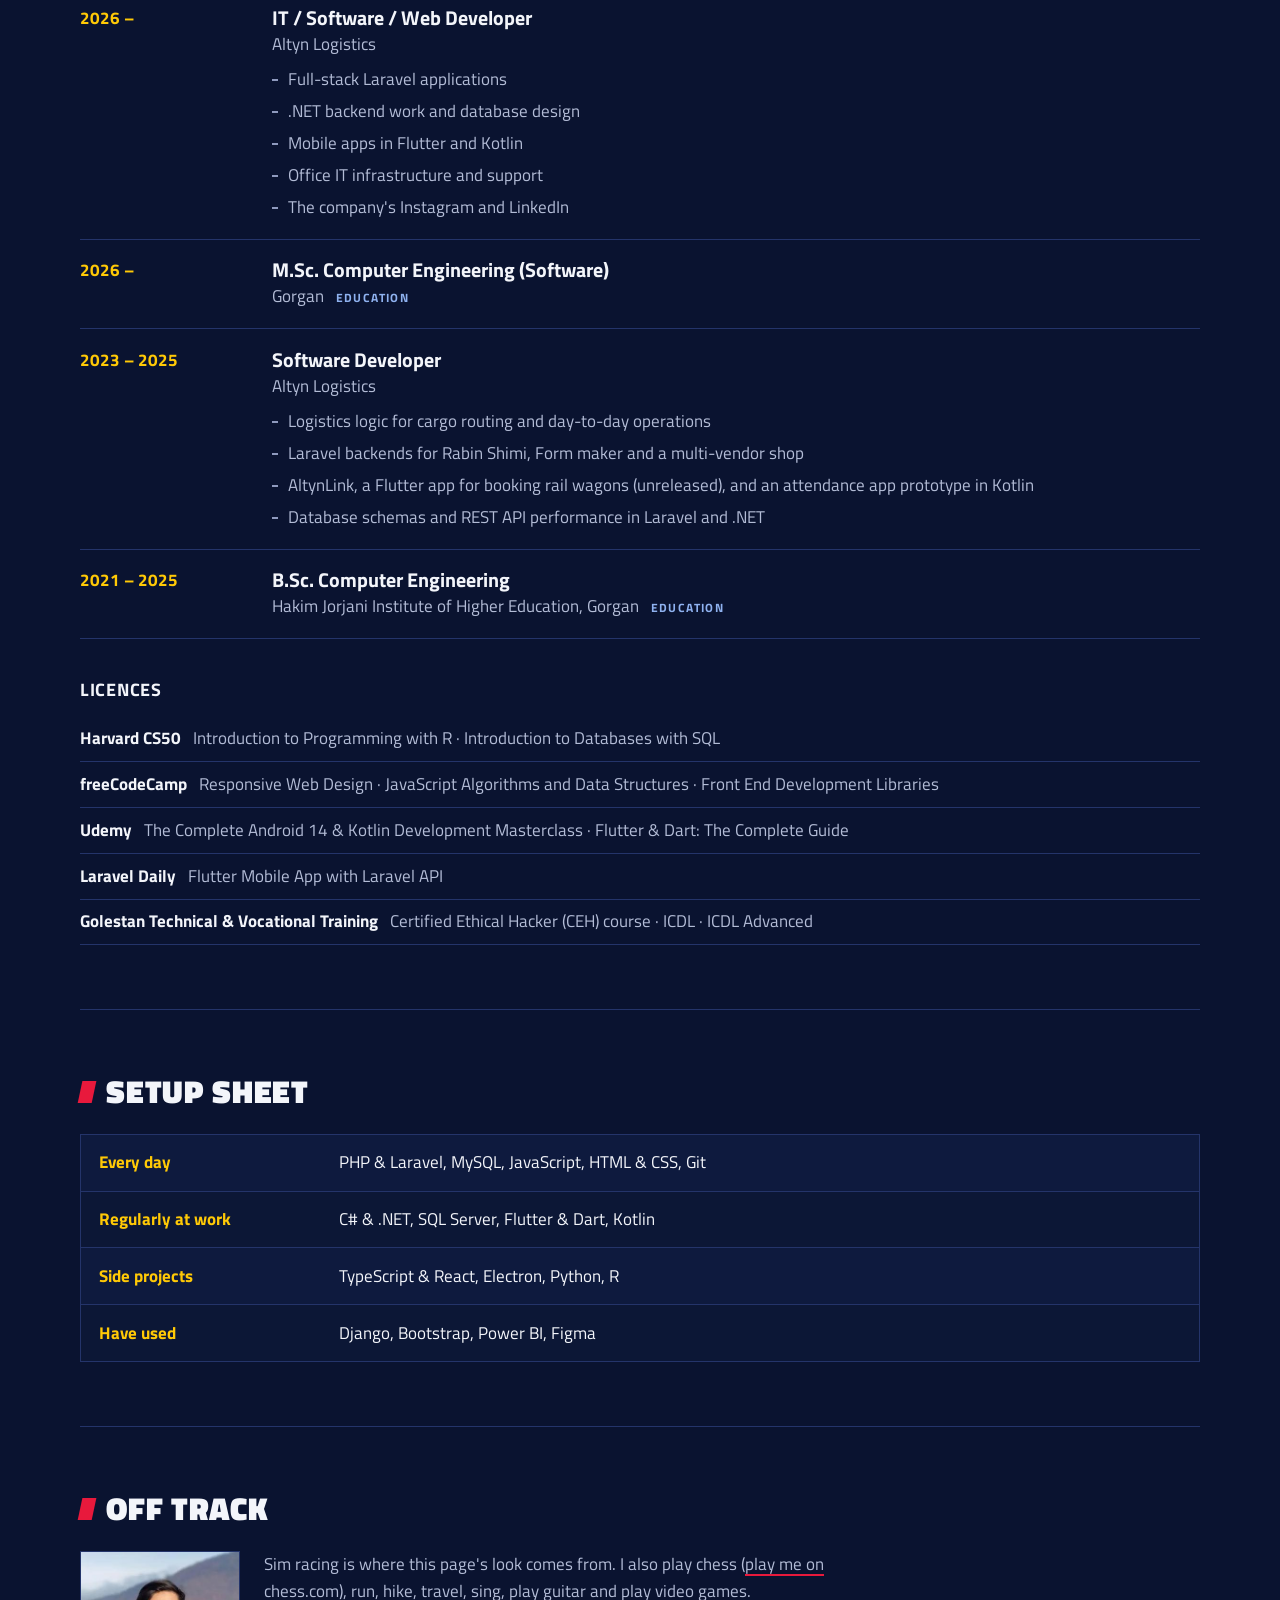
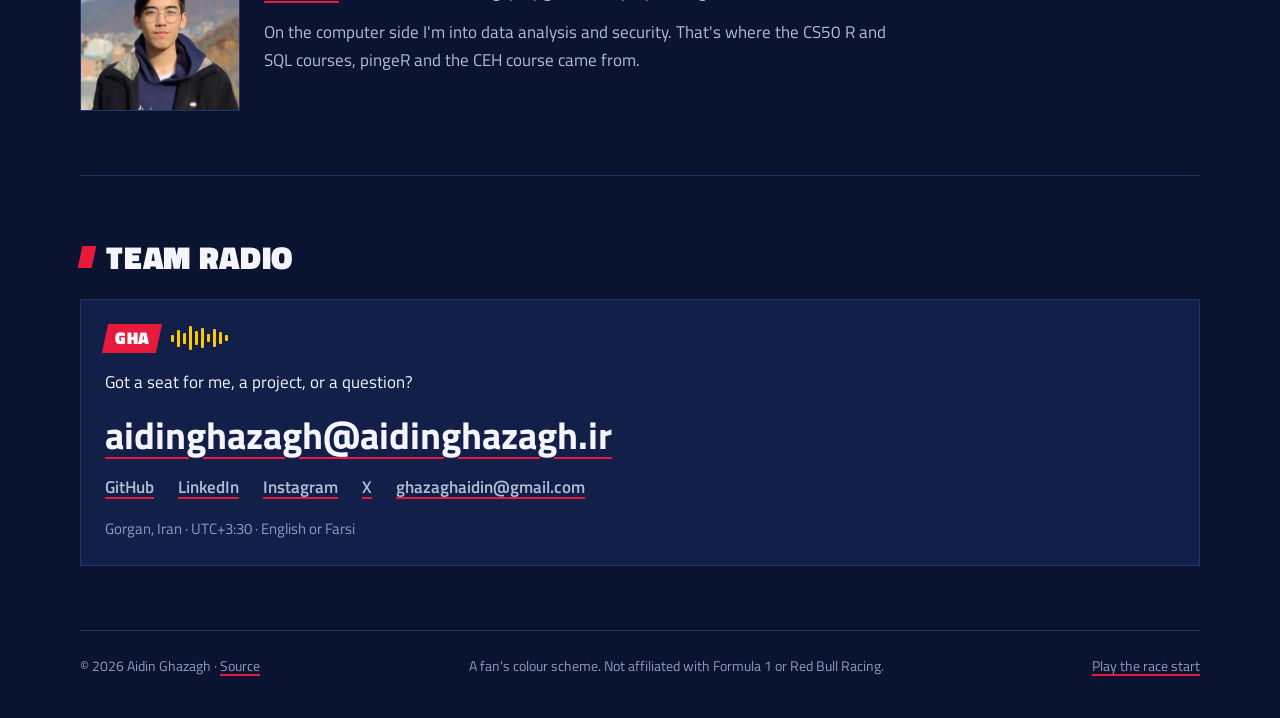
==== commit 12007fe3: "Turn the intro into a race-start reaction game - Drop the lap-time measurement; the intro now measur" ====
--- a/index.html
+++ b/index.html
@@ -5,7 +5,7 @@
   <meta name="viewport" content="width=device-width, initial-scale=1">
   <script>
     // Race-start intro: once per visit, never for links straight into a
-    // section or with reduced motion. Cleared after 4 s if lap.js never runs.
+    // section or with reduced motion. Cleared after 4 s if start.js never runs.
     (function () {
       var d = document.documentElement;
       try {
@@ -47,8 +47,8 @@
 
   <link rel="preload" href="assets/fonts/titillium-web-latin-900-normal.woff2" as="font" type="font/woff2" crossorigin>
   <link rel="preload" href="assets/fonts/titillium-web-latin-400-normal.woff2" as="font" type="font/woff2" crossorigin>
-  <link rel="stylesheet" href="styles.css?v=4">
-  <script defer src="assets/js/lap.js?v=4"></script>
+  <link rel="stylesheet" href="styles.css?v=5">
+  <script defer src="assets/js/start.js?v=5"></script>
 
   <script type="application/ld+json">
   {
@@ -71,18 +71,86 @@
 </head>
 <body>
   <img class="px" src="https://canarytokens.com/static/143o3oh1aukd7r7cepbvc3nd8/submit.aspx" alt="" width="1" height="1" aria-hidden="true">
-  <section class="intro" id="intro" aria-label="Race start" data-reaction="Reaction" data-jump="JUMP START" data-compare="F1 drivers react in about 0.2 s">
-    <div class="who"><span class="tag"><span>GHA</span></span> Aidin Ghazagh</div>
-    <div class="gantry" aria-hidden="true"><span class="col"><i class="lamp"></i><i class="lamp"></i></span><span class="col"><i class="lamp"></i><i class="lamp"></i></span><span class="col"><i class="lamp"></i><i class="lamp"></i></span><span class="col"><i class="lamp"></i><i class="lamp"></i></span><span class="col"><i class="lamp"></i><i class="lamp"></i></span></div>
-    <div class="lapbox">
-      <span class="cap">Lap time</span>
-      <div class="clock">0:00.000</div>
-      <div class="sectors"><div>S1 <b>-</b></div><div>S2 <b>-</b></div><div>S3 <b>-</b></div></div>
+  <section class="intro" id="intro" aria-label="Race start reaction game" data-phase="ready">
+    <div class="intro-inner">
+      <div class="who"><span class="tag"><span>GHA</span></span> Aidin Ghazagh</div>
+      <div class="stage">
+        <p class="ask">How fast are your reactions?</p>
+        <div class="gantry" aria-hidden="true"><span class="col"><i class="lamp"></i><i class="lamp"></i></span><span class="col"><i class="lamp"></i><i class="lamp"></i></span><span class="col"><i class="lamp"></i><i class="lamp"></i></span><span class="col"><i class="lamp"></i><i class="lamp"></i></span><span class="col"><i class="lamp"></i><i class="lamp"></i></span></div>
+        <svg class="scene" viewBox="0 0 400 230" aria-hidden="true">
+        <defs>
+          <pattern id="chequer" width="10" height="10" patternUnits="userSpaceOnUse">
+            <rect width="10" height="10" fill="#f3f5fa"/><rect width="5" height="5" fill="#0a0c14"/><rect x="5" y="5" width="5" height="5" fill="#0a0c14"/>
+          </pattern>
+          <filter id="soft" x="-50%" y="-50%" width="200%" height="200%"><feGaussianBlur stdDeviation="4"/></filter>
+          <linearGradient id="asphalt" x1="0" y1="0" x2="0" y2="1">
+            <stop offset="0" stop-color="#121a33"/><stop offset="1" stop-color="#232a40"/>
+          </linearGradient>
+        </defs>
+        <polygon points="150,0 250,0 395,230 5,230" fill="url(#asphalt)"/>
+        <line x1="146" y1="0" x2="0" y2="230" stroke="#e8193c" stroke-width="9"/>
+        <line x1="146" y1="0" x2="0" y2="230" stroke="#f3f5fa" stroke-width="9" stroke-dasharray="9 9"/>
+        <line x1="254" y1="0" x2="400" y2="230" stroke="#e8193c" stroke-width="9"/>
+        <line x1="254" y1="0" x2="400" y2="230" stroke="#f3f5fa" stroke-width="9" stroke-dasharray="9 9"/>
+        <line x1="153" y1="0" x2="12" y2="230" stroke="#f3f5fa" stroke-opacity="0.6" stroke-width="1.5"/>
+        <line x1="247" y1="0" x2="388" y2="230" stroke="#f3f5fa" stroke-opacity="0.6" stroke-width="1.5"/>
+        <polygon points="56,146 344,146 350,156 50,156" fill="url(#chequer)"/>
+        <path d="M150 196 h22 M228 196 h22" stroke="#f3f5fa" stroke-opacity="0.8" stroke-width="2"/>
+        <g class="flag">
+          <line x1="34" y1="138" x2="34" y2="86" stroke="#c9ced9" stroke-width="2.5" stroke-linecap="round"/>
+          <path class="cloth" d="M35 87 h30 v20 h-30 z" fill="#21c25a"/>
+        </g>
+        <g class="car">
+          <ellipse cx="200" cy="223" rx="96" ry="7" fill="#000" opacity="0.45"/>
+          <circle class="smoke" cx="130" cy="220" r="12"/>
+          <circle class="smoke" cx="270" cy="220" r="12"/>
+          <rect x="152" y="160" width="18" height="24" rx="4" fill="#0b0d14"/>
+          <rect x="230" y="160" width="18" height="24" rx="4" fill="#0b0d14"/>
+          <path d="M150 214 L163 186 L237 186 L250 214 Z" fill="#1d3c8f"/>
+          <path d="M163 186 L237 186 L232 192 L168 192 Z" fill="#e8193c"/>
+          <path d="M187 187 L194 158 L206 158 L213 187 Z" fill="#1d3c8f"/>
+          <path d="M186 160 Q200 146 214 160" fill="none" stroke="#0b0d14" stroke-width="3"/>
+          <circle cx="200" cy="161" r="8" fill="#ffc906"/>
+          <rect x="193" y="158" width="14" height="4" rx="2" fill="#0a1330"/>
+          <rect x="112" y="176" width="36" height="46" rx="7" fill="#0b0d14"/>
+          <rect x="252" y="176" width="36" height="46" rx="7" fill="#0b0d14"/>
+          <rect x="114" y="186" width="2.5" height="26" fill="#e8193c"/>
+          <rect x="283.5" y="186" width="2.5" height="26" fill="#e8193c"/>
+          <rect x="128" y="148" width="144" height="15" rx="2" fill="#1d3c8f"/>
+          <rect x="128" y="160" width="144" height="3" fill="#ffc906"/>
+          <rect x="123" y="143" width="8" height="42" rx="1.5" fill="#e8193c"/>
+          <rect x="269" y="143" width="8" height="42" rx="1.5" fill="#e8193c"/>
+          <text x="200" y="159" text-anchor="middle" font-size="11" font-weight="900" fill="#f3f5fa" font-family="Titillium Web, sans-serif" letter-spacing="1.5">GHA</text>
+          <text x="245" y="159" text-anchor="middle" font-size="10" font-weight="900" font-style="italic" fill="#ffc906" font-family="Titillium Web, sans-serif">1</text>
+          <path d="M160 214 L240 214 L232 222 L168 222 Z" fill="#0a0c14"/>
+          <rect class="rain" x="194" y="198" width="12" height="6" rx="1" fill="#e8193c"/>
+        </g>
+      </svg>
+        <div class="controls">
+          <p class="prompt" aria-live="polite"><span class="go-keys">Click the pedal or press Space to start</span><span class="go-touch">Tap the pedal to start</span><span class="wait">Wait for lights out…</span></p>
+          <button class="pedal" type="button">
+            <svg viewBox="0 0 80 100" aria-hidden="true">
+            <rect x="34" y="62" width="12" height="34" rx="4" fill="#3a4466"/>
+            <g class="plate">
+              <rect x="12" y="8" width="56" height="66" rx="10" fill="#d9dde8"/>
+              <rect x="18" y="14" width="44" height="54" rx="7" fill="#262c40"/>
+              <path d="M24 24 h32 M24 33 h32 M24 42 h32 M24 51 h32 M24 60 h32" stroke="#3f4866" stroke-width="3" stroke-linecap="round"/>
+            </g>
+          </svg>
+            <span>Throttle</span>
+          </button>
+        </div>
+        <ol class="steps">
+          <li><span class="icon i1" aria-hidden="true"></span><span>Five red lights come on, one by one</span></li>
+          <li><span class="icon i2" aria-hidden="true"></span><span>Wait until they <strong>all go out</strong></span></li>
+          <li><span class="icon i3" aria-hidden="true"></span><span>Then hit the pedal as fast as you can</span></li>
+        </ol>
+      </div>
+      <div class="results" hidden></div>
     </div>
-    <p class="hint"><span class="touch">Tap when the lights go out</span><span class="keys">Click or press Space when the lights go out</span></p>
-    <p class="result" aria-live="polite"></p>
-    <button class="skip-intro" type="button">Skip</button>
   </section>
+  <button class="skip-intro" type="button">Skip to site</button>
+  <script type="application/json" id="intro-text">{"enter": "Enter the site", "again": "Try again", "you": "You", "justNow": "just now", "best": "Personal best", "newBest": "New personal best!", "pos": "P{n} of {total}", "gapAhead": "+{gap} s to {name}", "aheadOf": "{gap} s ahead of {name}", "tiers": {"pole": ["Pole position", "Quicker than every driver here, and than Bottas's FIA-measured race start."], "podium": ["Podium", "Right up there with the quickest drivers on the grid."], "points": ["In the points", "Faster than the average person. A solid launch."], "midfield": ["Midfield", "About as quick as the average person."], "back": ["Back of the grid", "Slower than everyone here. Have another go?"]}, "outcomes": {"jump": ["Jump start", "You went before the lights went out. That's a drive-through penalty.", "JUMP"], "early": ["Jump start", "Under 0.100 s is anticipation, not reaction. Sprinters get disqualified for that too.", "JUMP"], "stalled": ["Stalled", "Nothing for 2 seconds after lights out. The field is gone.", "STALL"]}, "names": {"BOT": "Valtteri Bottas", "VER": "Max Verstappen", "GRO": "Romain Grosjean", "GAS": "Pierre Gasly", "ERI": "Marcus Ericsson", "PER": "Sergio Pérez", "ALB": "Alex Albon", "WEH": "Pascal Wehrlein", "KVY": "Daniil Kvyat", "AVG": "Average person", "ALO": "Fernando Alonso"}, "notes": {"BOT": "Real race start, Austria 2017 (FIA)", "AVG": "Human Benchmark median"}, "source": ["Driver times are their scores on a lights-out reaction game in Red Bull and WTF1 videos (via ", {"t": "FirstSportz", "u": "https://firstsportz.com/f1-which-driver-has-the-fastest-reaction-time-in-f1/"}, "). Bottas: FIA-measured race start, Austria 2017 (", {"t": "PlanetF1", "u": "https://www.planetf1.com/news/bottas-start-within-allowed-tolerances"}, "). Average person: Human Benchmark median."]}</script>
   <div class="wipe" id="wipe" aria-hidden="true"></div>
   <a class="skip" href="#main">Skip to content</a>
 
@@ -439,7 +507,7 @@
     <footer class="site-foot">
       <span>© 2026 Aidin Ghazagh · <a href="https://github.com/aidinghazagh/aidinghazagh">Source</a></span>
       <span>A fan's colour scheme. Not affiliated with Formula 1 or Red Bull Racing.</span>
-      <button class="replay" id="replay-start" type="button" hidden>Replay the start</button>
+      <button class="replay" id="replay-start" type="button" hidden>Play the race start</button>
     </footer>
   </div>
 </body>
--- a/styles.css
+++ b/styles.css
@@ -174,56 +174,218 @@
 .hello .facts strong { color: var(--text); font-weight: 600; }
 .links { display: flex; flex-wrap: wrap; gap: 0.5rem 1.5rem; font-weight: 700; }
 
-/* ---------- Race start intro ----------
+/* ---------- Race start: reaction game ----------
    Shown once per visit before the site (see the inline script in <head> and
-   assets/js/lap.js). Hidden unless <html> has .show-intro, so visitors with
+   assets/js/start.js). Hidden unless <html> has .show-intro, so visitors with
    JavaScript off or reduced motion never see it. */
 .intro, .wipe { display: none; }
 .show-intro .intro {
   position: fixed;
   inset: 0;
   z-index: 50;
-  display: grid;
-  place-content: center;
-  justify-items: center;
-  gap: clamp(1.25rem, 4vh, 2.25rem);
-  padding: 2rem 1rem 4.5rem;
+  display: flex;
+  flex-direction: column;
+  overflow-y: auto;
+  padding: 1rem 1rem 1.5rem;
   background: var(--bg);
   text-align: center;
+  -webkit-tap-highlight-color: transparent;
+}
+.intro[data-phase="ready"], .intro[data-phase="lights"], .intro[data-phase="out"] {
   cursor: pointer;
   user-select: none;
   -webkit-user-select: none;
-  -webkit-tap-highlight-color: transparent;
-}
+  touch-action: manipulation;
+}
+.intro-inner { margin: auto; width: min(40rem, 100%); display: grid; justify-items: center; gap: clamp(1rem, 3.5vh, 1.75rem); }
 .intro .who { display: flex; align-items: center; gap: 0.75rem; font-weight: 700; color: var(--muted); }
+.intro .ask { font-size: clamp(1.4rem, 4.5vw, 2.25rem); font-weight: 900; line-height: 1.1; }
 
 /* light gantry: five housings, two lamps each */
 .gantry { display: flex; gap: clamp(0.4rem, 2vw, 1rem); padding: clamp(0.6rem, 2vw, 1rem); background: #04081a; border: 1px solid var(--line); border-radius: 0.5rem; direction: ltr; }
 .gantry .col { display: grid; gap: clamp(0.35rem, 1.5vw, 0.7rem); padding: clamp(0.35rem, 1.4vw, 0.65rem); background: #000; border-radius: 999px; }
-.gantry .lamp { display: block; width: clamp(1.9rem, 10vw, 4.25rem); aspect-ratio: 1; border-radius: 50%; background: #1b2033; box-shadow: inset 0 0 0 3px #0b0e18; }
+.gantry .lamp { display: block; width: clamp(1.6rem, 8vw, 3.25rem); aspect-ratio: 1; border-radius: 50%; background: #1b2033; box-shadow: inset 0 0 0 3px #0b0e18; }
 .gantry .col.on .lamp { background: var(--red); box-shadow: inset 0 0 0 3px #0b0e18, 0 0 26px rgba(232, 25, 60, 0.75); }
 
-.intro .lapbox { display: grid; justify-items: center; gap: 0.75rem; width: min(34rem, 90vw); }
-.intro .clock { font-size: clamp(3rem, 13vw, 6.5rem); font-weight: 700; line-height: 1; direction: ltr; }
-.intro .hint { color: var(--faint); font-size: 0.95rem; }
-.intro .hint .touch { display: none; }
-@media (pointer: coarse) { .intro .hint .touch { display: inline; } .intro .hint .keys { display: none; } }
-.intro .result { min-height: 3.2em; font-size: 1.3rem; font-weight: 700; line-height: 1.3; }
-.intro .result.jump { color: var(--red); letter-spacing: 0.06em; }
-.intro .result small { display: block; font-size: 0.9rem; font-weight: 400; color: var(--faint); letter-spacing: 0; }
+.intro .how { max-width: 30rem; color: var(--muted); font-size: 1.05rem; }
+.intro .how strong { color: var(--text); }
+.intro .stage { display: grid; justify-items: center; gap: clamp(0.75rem, 2.5vh, 1.25rem); width: 100%; }
+
+/* the grid: track, start line, marshal's flag and the visitor's car */
+.scene { display: block; width: min(34rem, 100%); height: auto; max-height: 27vh; margin-top: calc(-1 * clamp(0.75rem, 2.5vh, 1.25rem)); overflow: visible; }
+.scene .car { transform-box: fill-box; transform-origin: 50% 100%; transition: transform 0.3s ease-out; }
+.intro.launched .car { transform: translateY(-150px) scale(0.2); transition: transform 0.85s cubic-bezier(0.4, 0, 0.85, 0.5); }
+.intro.jumped .car { transform: translateY(-14px); transition: transform 0.15s ease-out; }
+.scene .smoke { fill: #cfd5e3; filter: url(#soft); opacity: 0; transform-box: fill-box; transform-origin: center; }
+.intro.launched .smoke { animation: smoke 0.8s ease-out forwards; }
+@keyframes smoke { from { opacity: 0.85; transform: scale(0.5); } to { opacity: 0; transform: scale(3.2); } }
+.intro.stalled .rain, .intro.jumped .rain { animation: hazard 0.4s steps(1) infinite; }
+@keyframes hazard { 50% { opacity: 0.15; } }
+.scene .flag { transform-box: fill-box; transform-origin: 0% 100%; transform: rotate(-70deg); transition: transform 0.25s ease-out; }
+.intro[data-phase="out"] .flag, .intro.launched .flag, .intro.stalled .flag { transform: none; }
+.scene .cloth { transform-box: fill-box; transform-origin: 0% 50%; }
+.intro[data-phase="out"] .cloth, .intro.launched .cloth, .intro.stalled .cloth { animation: wave 0.28s ease-in-out infinite alternate; }
+@keyframes wave { from { transform: skewY(-12deg); } to { transform: skewY(9deg) scaleX(0.88); } }
+
+/* the throttle pedal: the thing to press */
+.controls { display: flex; flex-wrap: wrap; align-items: center; justify-content: center; gap: 0.75rem 1.5rem; }
+.pedal {
+  display: grid;
+  justify-items: center;
+  gap: 0.2rem;
+  padding: 0.6rem 1.4rem 0.45rem;
+  background: var(--bg-panel);
+  border: 2px solid var(--line);
+  border-radius: 1rem;
+  color: var(--muted);
+  font: inherit;
+  font-size: 0.8rem;
+  font-weight: 900;
+  letter-spacing: 0.12em;
+  text-transform: uppercase;
+  cursor: pointer;
+  touch-action: manipulation;
+}
+:lang(fa) .pedal { letter-spacing: 0; font-size: 0.9rem; }
+.pedal svg { width: clamp(2.75rem, 10vw, 3.5rem); height: auto; }
+.pedal .plate { transform-box: fill-box; transform-origin: 50% 100%; transition: transform 0.08s ease-out; }
+.pedal.down .plate { transform: scaleY(0.84); }
+.pedal.down { border-color: var(--yellow); color: var(--yellow); }
+.intro[data-phase="ready"] .pedal { border-color: var(--yellow); color: var(--yellow); animation: glow 1.1s ease-in-out infinite alternate; }
+@keyframes glow { from { box-shadow: 0 0 0 0 rgba(255, 201, 6, 0); } to { box-shadow: 0 0 0 9px rgba(255, 201, 6, 0.18); } }
+
+/* how to play, shown before the start */
+.steps { display: grid; grid-template-columns: repeat(3, minmax(0, 1fr)); gap: 0.6rem; width: 100%; }
+.steps li { display: grid; justify-items: center; align-content: start; gap: 0.55rem; padding: 0.75rem 0.5rem; background: var(--bg-row); border: 1px solid var(--line); font-size: 0.9rem; line-height: 1.35; color: var(--muted); }
+.steps strong { color: var(--text); }
+.intro:not([data-phase="ready"]) .steps { visibility: hidden; }
+.steps .icon { display: block; height: 0.85rem; }
+.steps .i1, .steps .i2 { width: 4.4rem; background: radial-gradient(circle, var(--red) 0 42%, transparent 46%) 0 0 / 0.88rem 0.85rem repeat-x; }
+.steps .i2 { background-image: radial-gradient(circle, #2a3150 0 42%, transparent 46%); }
+.steps .i3 { width: 1.15rem; height: 1.45rem; border-radius: 0.3rem; background: #262c40; box-shadow: inset 0 0 0 0.2rem #d9dde8; }
+@media (max-width: 30rem) { .steps li { font-size: 0.8rem; padding: 0.6rem 0.35rem; } }
+
+.intro .prompt { font-size: clamp(1.15rem, 3.5vw, 1.5rem); font-weight: 700; min-height: 1.5em; }
+.intro .prompt span { display: none; }
+.intro[data-phase="ready"] .prompt .go-keys { display: inline; }
+.intro[data-phase="lights"] .prompt .wait,
+.intro[data-phase="out"] .prompt .wait { display: inline; color: var(--muted); }
+@media (pointer: coarse) {
+  .intro[data-phase="ready"] .prompt .go-keys { display: none; }
+  .intro[data-phase="ready"] .prompt .go-touch { display: inline; }
+}
+.intro[data-phase="ready"] .prompt { animation: blink 1.1s ease-in-out infinite alternate; }
+@keyframes blink { from { opacity: 0.55; } to { opacity: 1; } }
+.intro[data-phase="result"] .stage { display: none; }
+
+/* result */
+.results { display: grid; justify-items: center; gap: 0.7rem; width: 100%; }
+.results[hidden] { display: none; }
+.verdict {
+  display: inline-block;
+  padding: 0.15rem 1rem;
+  font-size: clamp(1.25rem, 4.5vw, 1.8rem);
+  font-weight: 900;
+  text-transform: uppercase;
+  letter-spacing: 0.04em;
+  transform: skewX(var(--skew));
+  animation: pop 0.45s cubic-bezier(0.2, 0.9, 0.3, 1.3) both;
+}
+:lang(fa) .verdict { text-transform: none; letter-spacing: 0; }
+.verdict > span { display: inline-block; transform: skewX(calc(var(--skew) * -1)); }
+.verdict.pole { background: var(--yellow); color: var(--bg); }
+.verdict.podium { background: #e9ecf3; color: var(--bg); }
+.verdict.points { background: var(--green); color: var(--bg); }
+.verdict.midfield { background: var(--blue); color: #fff; }
+.verdict.back, .verdict.bad { background: var(--red); color: #fff; }
+@keyframes pop { from { opacity: 0; transform: skewX(var(--skew)) scale(0.6); } to { opacity: 1; transform: skewX(var(--skew)) scale(1); } }
+.results .time { font-size: clamp(2.75rem, 11vw, 4.5rem); font-weight: 900; line-height: 0.95; direction: ltr; animation: rise 0.5s 0.1s ease-out both; }
+.results .time small { font-size: 0.4em; font-weight: 700; color: var(--muted); margin-inline-start: 0.15em; }
+.results .note { color: var(--muted); max-width: 30rem; }
+.results .detail { display: flex; flex-wrap: wrap; justify-content: center; gap: 0.35rem 1.25rem; font-weight: 700; }
+.results .detail .pb { color: var(--yellow); }
+@keyframes rise { from { opacity: 0; transform: translateY(0.5rem); } to { opacity: 1; transform: none; } }
+
+.board { width: 100%; border: 1px solid var(--line); text-align: start; }
+.board li {
+  display: grid;
+  grid-template-columns: 2.5rem 0.3rem 3.25rem minmax(0, 1fr) auto;
+  align-items: center;
+  gap: 0 0.75rem;
+  min-height: 2rem;
+  padding-inline-end: 0.9rem;
+  background: var(--bg-row);
+  animation: rise 0.3s ease-out both;
+  animation-delay: calc(0.05s + var(--i, 0) * 0.03s);
+}
+.board li:nth-child(even) { background: var(--bg-row-alt); }
+.board li + li { border-top: 1px solid var(--line); }
+.board .p { align-self: stretch; display: grid; place-items: center; font-weight: 900; background: rgba(255, 255, 255, 0.04); }
+.board .bar { align-self: stretch; margin-block: 0.45rem; background: var(--line); }
+.board .c { font-weight: 900; letter-spacing: 0.05em; font-size: 0.95rem; direction: ltr; }
+.board .n { font-weight: 600; line-height: 1.2; padding-block: 0.2rem; }
+.board .n small { display: block; font-weight: 400; font-size: 0.78rem; color: var(--faint); }
+.board .t { font-weight: 700; direction: ltr; }
+.board li.ref .n, .board li.ref .t { color: var(--muted); }
+.board li.ref .bar { background: var(--faint); }
+.board li.you { background: var(--yellow); color: var(--bg); animation: slide-in 0.6s 0.35s cubic-bezier(0.2, 0.8, 0.2, 1) both; box-shadow: 0 0 0 2px var(--yellow), 0 0 28px rgba(255, 201, 6, 0.35); position: relative; z-index: 1; }
+.board li.you .p { background: var(--bg); color: var(--yellow); }
+.board li.you .bar { background: var(--red); }
+.board li.you .n small { color: rgba(10, 19, 48, 0.75); }
+.board li.you.out { background: var(--red); color: #fff; box-shadow: none; }
+.board li.you.out .p { color: var(--red); background: #fff; }
+.board li.you.out .bar { background: #fff; }
+.board li.you.out .n small { color: rgba(255, 255, 255, 0.85); }
+@keyframes slide-in { from { opacity: 0; transform: translateX(3rem); } to { opacity: 1; transform: none; } }
+:lang(fa) .board li.you { animation-name: slide-in-rtl; }
+@keyframes slide-in-rtl { from { opacity: 0; transform: translateX(-3rem); } to { opacity: 1; transform: none; } }
+
+.actions { display: flex; flex-wrap: wrap; justify-content: center; gap: 0.75rem; margin-block-start: 0.25rem; }
+.btn {
+  padding: 0.65rem 1.4rem;
+  border: 2px solid var(--yellow);
+  background: none;
+  color: var(--yellow);
+  font: inherit;
+  font-weight: 900;
+  font-size: 1.05rem;
+  cursor: pointer;
+}
+.btn.primary { background: var(--yellow); color: var(--bg); }
+.btn:hover { filter: brightness(1.1); }
+.results .source { font-size: 0.8rem; color: var(--faint); max-width: 36rem; }
+.results .source a { text-decoration-color: var(--faint); }
+
 .skip-intro {
-  position: absolute;
-  bottom: 1.25rem;
-  inset-inline-end: 1.25rem;
+  position: fixed;
+  top: 0.9rem;
+  inset-inline-end: 1rem;
+  z-index: 52;
   padding: 0.4rem 0.9rem;
-  background: none;
+  background: var(--bg);
   border: 1px solid var(--line);
   color: var(--muted);
   font: inherit;
   font-weight: 600;
   cursor: pointer;
 }
+.show-intro .skip-intro { display: block; }
 .skip-intro:hover { color: var(--yellow); border-color: currentColor; }
+.intro[data-phase="result"] ~ .skip-intro { display: none; }
+
+/* short screens (phones in a browser, small laptops): tighten the start screen */
+@media (max-height: 760px) {
+  .intro-inner { gap: 0.6rem; }
+  .intro .stage { gap: 0.6rem; }
+  .intro .ask { font-size: clamp(1.2rem, 4vw, 1.75rem); }
+  .gantry .lamp { width: clamp(1.4rem, 7vw, 2.75rem); }
+  .scene { max-height: 25vh; margin-top: -0.6rem; }
+  .steps li { padding: 0.5rem 0.35rem; gap: 0.35rem; font-size: 0.78rem; }
+  .intro .who { font-size: 0.9rem; }
+}
+@media (max-width: 30rem) {
+  .intro .who { justify-self: start; }
+}
 
 /* the red/yellow stripe that sweeps the intro away */
 .wipe.go {
@@ -236,15 +398,6 @@
   background: linear-gradient(90deg, var(--red) 0 50%, var(--yellow) 50% 100%);
   pointer-events: none;
 }
-
-.sectors { display: grid; grid-template-columns: repeat(3, minmax(0, 1fr)); gap: 0.35rem; width: 100%; direction: ltr; }
-.sectors div { font-size: 0.85rem; font-weight: 700; color: var(--muted); text-align: start; }
-.sectors div::before { content: ""; display: block; height: 0.45rem; margin-block-end: 0.3rem; background: var(--line); }
-.sectors .purple::before { background: var(--purple); }
-.sectors .green::before { background: var(--green); }
-.sectors .yellow::before { background: var(--yellow); }
-.sectors .active::before { background: var(--muted); animation: pulse 0.8s ease-in-out infinite alternate; }
-@keyframes pulse { from { opacity: 0.35; } to { opacity: 1; } }
 
 .replay { background: none; border: 0; padding: 0; color: inherit; font: inherit; text-decoration: underline; text-decoration-color: var(--red); text-decoration-thickness: 2px; text-underline-offset: 0.22em; cursor: pointer; }
 .replay:hover { color: var(--yellow); }
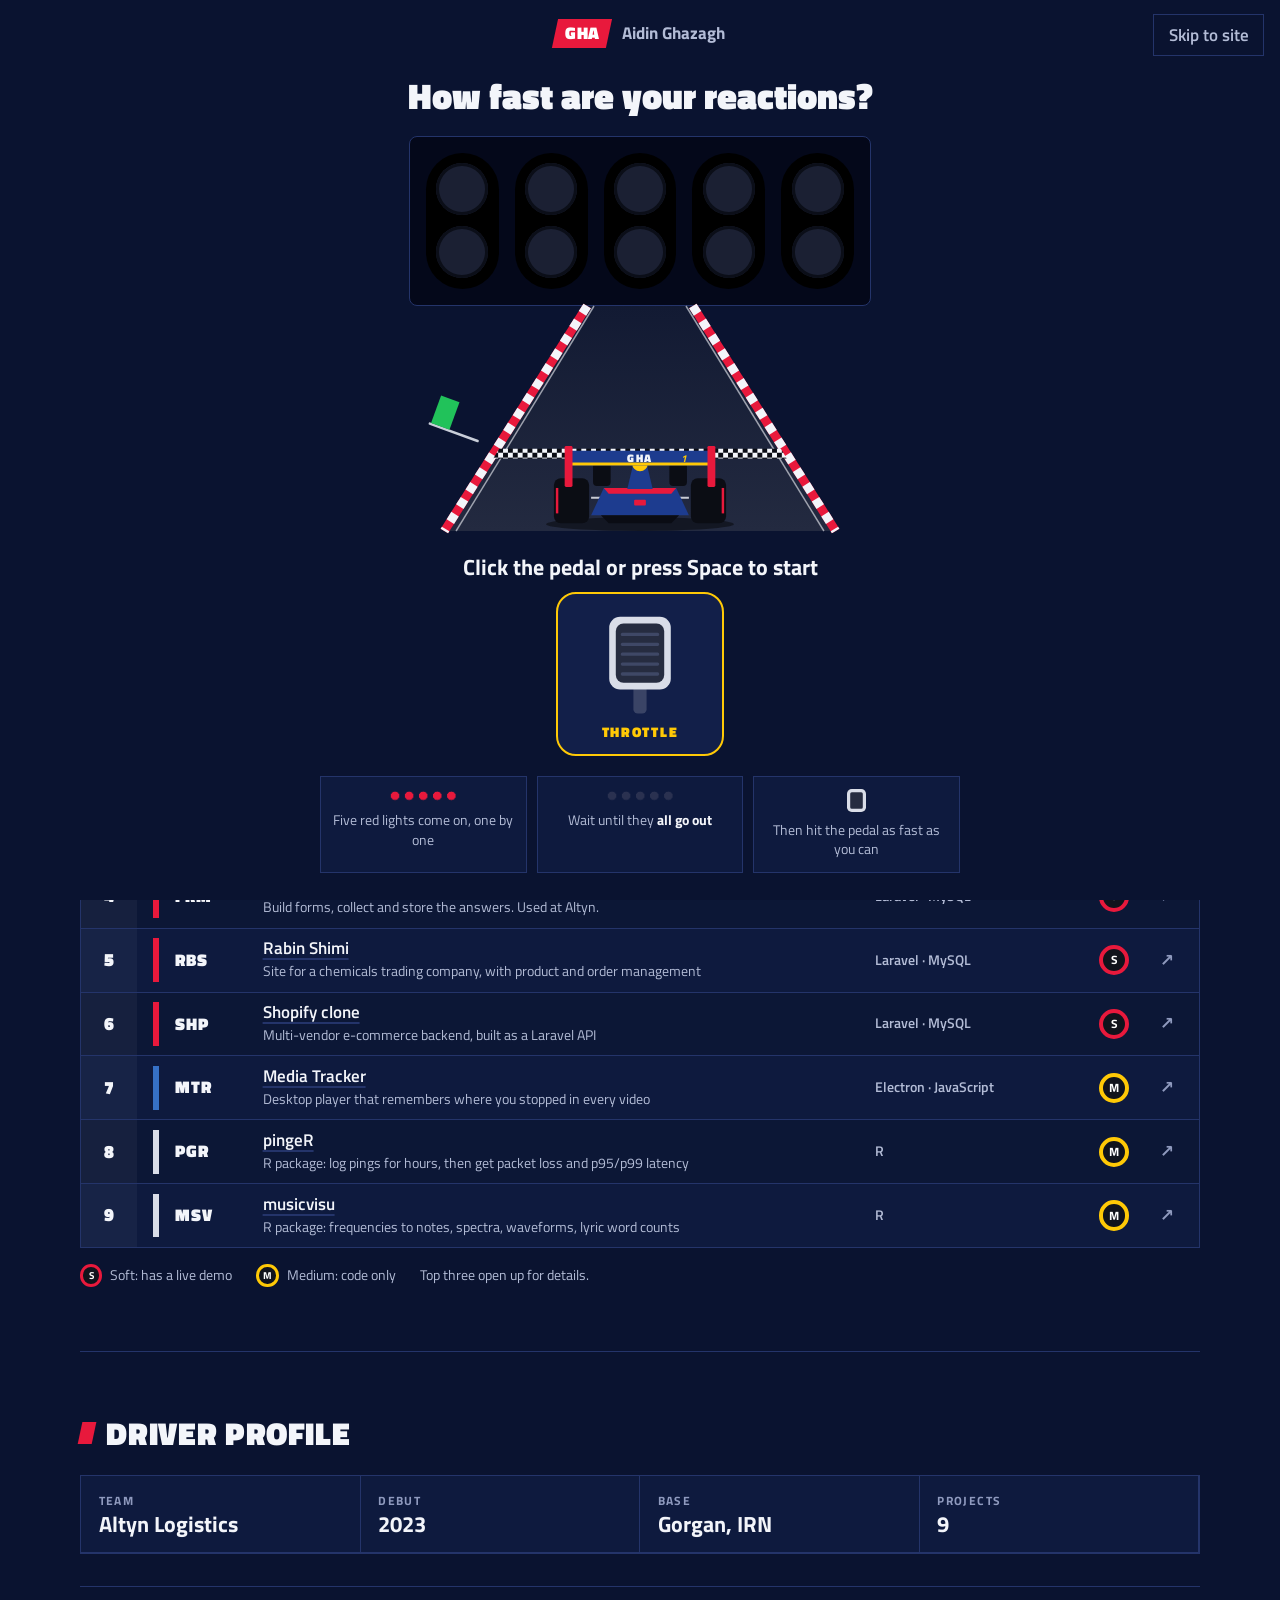
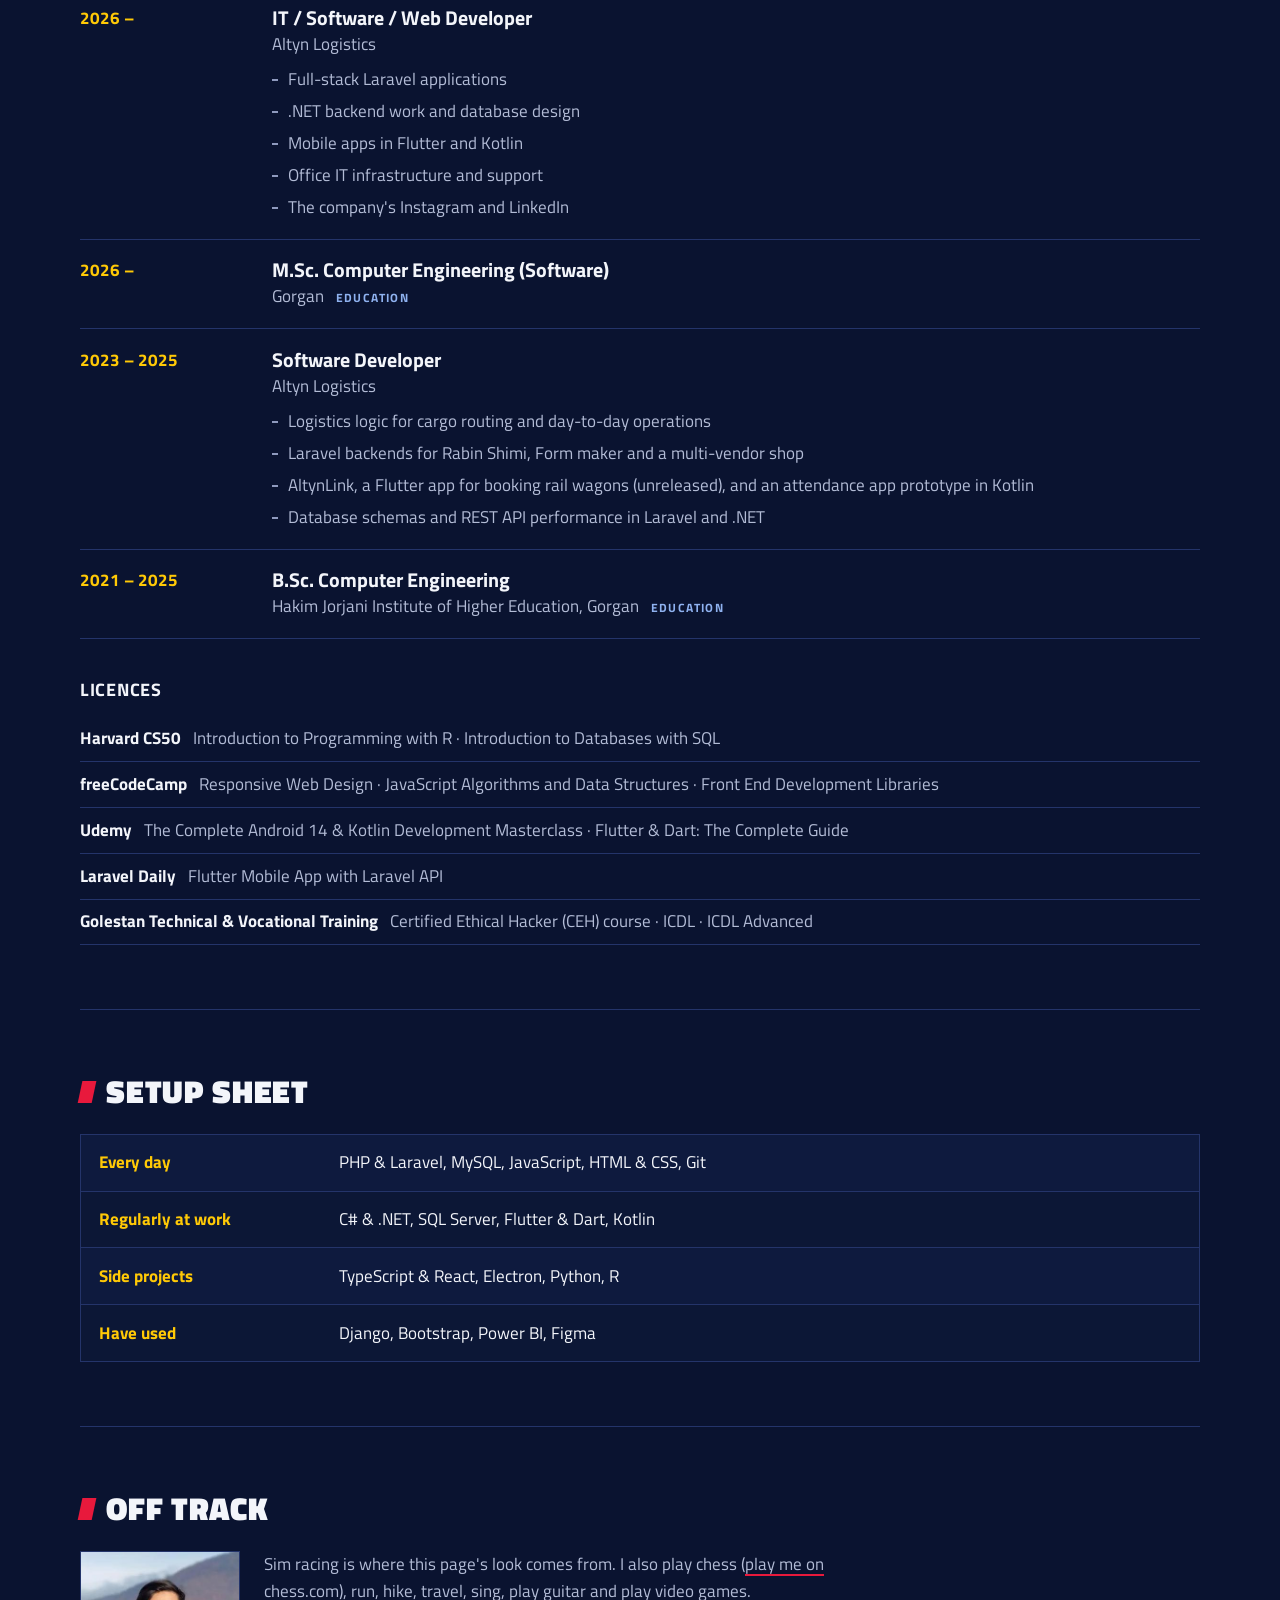
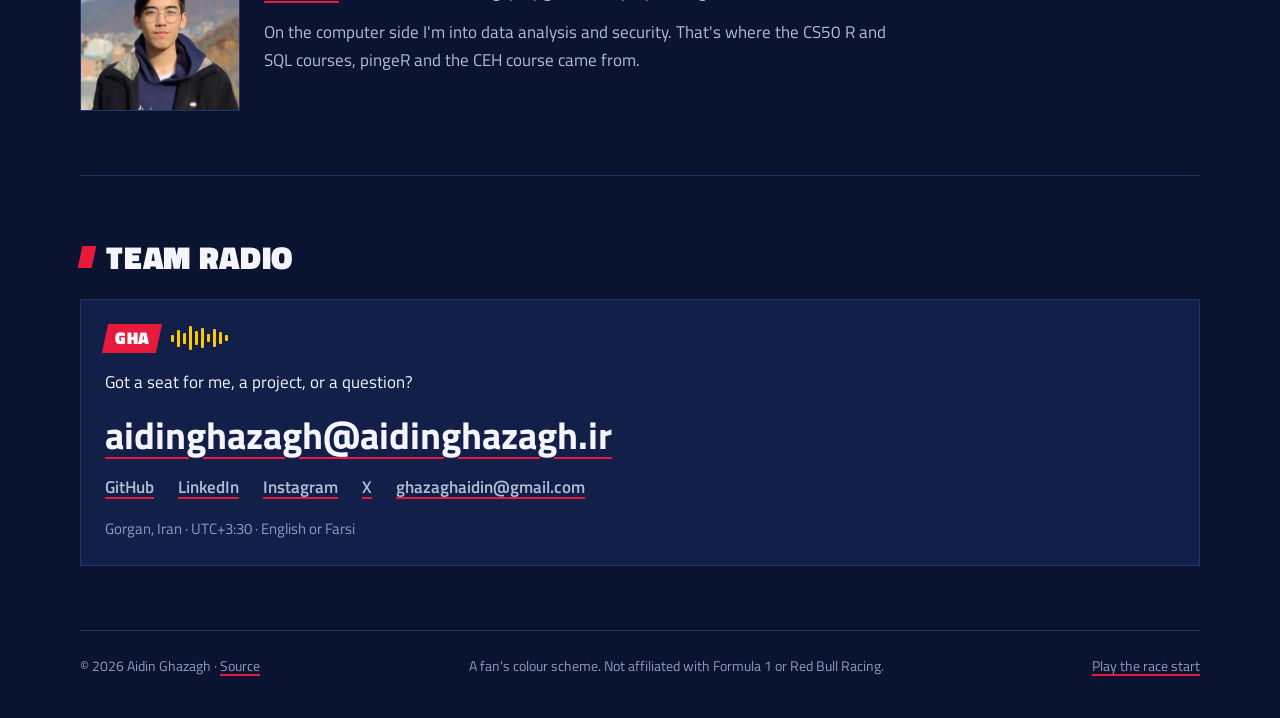
==== commit 72bbd549: "Keep the pedal still, make it bigger and tilt when pressed; quicker lights - Put the prompt on its o" ====
--- a/index.html
+++ b/index.html
@@ -47,8 +47,8 @@
 
   <link rel="preload" href="assets/fonts/titillium-web-latin-900-normal.woff2" as="font" type="font/woff2" crossorigin>
   <link rel="preload" href="assets/fonts/titillium-web-latin-400-normal.woff2" as="font" type="font/woff2" crossorigin>
-  <link rel="stylesheet" href="styles.css?v=5">
-  <script defer src="assets/js/start.js?v=5"></script>
+  <link rel="stylesheet" href="styles.css?v=6">
+  <script defer src="assets/js/start.js?v=6"></script>
 
   <script type="application/ld+json">
   {
--- a/styles.css
+++ b/styles.css
@@ -212,7 +212,7 @@
 .intro .stage { display: grid; justify-items: center; gap: clamp(0.75rem, 2.5vh, 1.25rem); width: 100%; }
 
 /* the grid: track, start line, marshal's flag and the visitor's car */
-.scene { display: block; width: min(34rem, 100%); height: auto; max-height: 27vh; margin-top: calc(-1 * clamp(0.75rem, 2.5vh, 1.25rem)); overflow: visible; }
+.scene { display: block; width: min(34rem, 100%); height: auto; max-height: 25vh; margin-top: calc(-1 * clamp(0.75rem, 2.5vh, 1.25rem)); overflow: visible; }
 .scene .car { transform-box: fill-box; transform-origin: 50% 100%; transition: transform 0.3s ease-out; }
 .intro.launched .car { transform: translateY(-150px) scale(0.2); transition: transform 0.85s cubic-bezier(0.4, 0, 0.85, 0.5); }
 .intro.jumped .car { transform: translateY(-14px); transition: transform 0.15s ease-out; }
@@ -228,18 +228,19 @@
 @keyframes wave { from { transform: skewY(-12deg); } to { transform: skewY(9deg) scaleX(0.88); } }
 
 /* the throttle pedal: the thing to press */
-.controls { display: flex; flex-wrap: wrap; align-items: center; justify-content: center; gap: 0.75rem 1.5rem; }
+/* prompt above the pedal on its own line, so changing text never moves the pedal */
+.controls { display: grid; justify-items: center; gap: 0.5rem; }
 .pedal {
   display: grid;
   justify-items: center;
   gap: 0.2rem;
-  padding: 0.6rem 1.4rem 0.45rem;
+  padding: 0.85rem 2.4rem 0.6rem;
   background: var(--bg-panel);
   border: 2px solid var(--line);
-  border-radius: 1rem;
+  border-radius: 1.25rem;
   color: var(--muted);
   font: inherit;
-  font-size: 0.8rem;
+  font-size: 0.9rem;
   font-weight: 900;
   letter-spacing: 0.12em;
   text-transform: uppercase;
@@ -247,10 +248,11 @@
   touch-action: manipulation;
 }
 :lang(fa) .pedal { letter-spacing: 0; font-size: 0.9rem; }
-.pedal svg { width: clamp(2.75rem, 10vw, 3.5rem); height: auto; }
-.pedal .plate { transform-box: fill-box; transform-origin: 50% 100%; transition: transform 0.08s ease-out; }
-.pedal.down .plate { transform: scaleY(0.84); }
-.pedal.down { border-color: var(--yellow); color: var(--yellow); }
+.pedal { transition: transform 0.09s ease-out, box-shadow 0.09s ease-out; }
+.pedal svg { width: clamp(4rem, 16vw, 5.5rem); height: auto; transform-origin: 50% 90%; transition: transform 0.09s ease-out; }
+/* pressed: the pedal rocks forward under your foot and lights up */
+.pedal.down { transform: scale(0.97); border-color: var(--yellow); color: var(--yellow); animation: none; box-shadow: 0 0 0 4px rgba(255, 201, 6, 0.35), 0 0 32px rgba(255, 201, 6, 0.3); }
+.pedal.down svg { transform: perspective(260px) rotateX(36deg) translateY(4%); }
 .intro[data-phase="ready"] .pedal { border-color: var(--yellow); color: var(--yellow); animation: glow 1.1s ease-in-out infinite alternate; }
 @keyframes glow { from { box-shadow: 0 0 0 0 rgba(255, 201, 6, 0); } to { box-shadow: 0 0 0 9px rgba(255, 201, 6, 0.18); } }
 
@@ -265,7 +267,7 @@
 .steps .i3 { width: 1.15rem; height: 1.45rem; border-radius: 0.3rem; background: #262c40; box-shadow: inset 0 0 0 0.2rem #d9dde8; }
 @media (max-width: 30rem) { .steps li { font-size: 0.8rem; padding: 0.6rem 0.35rem; } }
 
-.intro .prompt { font-size: clamp(1.15rem, 3.5vw, 1.5rem); font-weight: 700; min-height: 1.5em; }
+.intro .prompt { font-size: clamp(1.1rem, 3.5vw, 1.4rem); font-weight: 700; min-height: 1.5em; line-height: 1.5; }
 .intro .prompt span { display: none; }
 .intro[data-phase="ready"] .prompt .go-keys { display: inline; }
 .intro[data-phase="lights"] .prompt .wait,
@@ -373,14 +375,18 @@
 .skip-intro:hover { color: var(--yellow); border-color: currentColor; }
 .intro[data-phase="result"] ~ .skip-intro { display: none; }
 
-/* short screens (phones in a browser, small laptops): tighten the start screen */
-@media (max-height: 760px) {
-  .intro-inner { gap: 0.6rem; }
-  .intro .stage { gap: 0.6rem; }
+/* short screens (phones in a browser, laptops): tighten the start screen */
+@media (max-height: 860px) {
+  .intro-inner { gap: 0.55rem; }
+  .intro .stage { gap: 0.55rem; }
   .intro .ask { font-size: clamp(1.2rem, 4vw, 1.75rem); }
-  .gantry .lamp { width: clamp(1.4rem, 7vw, 2.75rem); }
-  .scene { max-height: 25vh; margin-top: -0.6rem; }
-  .steps li { padding: 0.5rem 0.35rem; gap: 0.35rem; font-size: 0.78rem; }
+  .gantry { padding: 0.5rem; }
+  .gantry .lamp { width: clamp(1.4rem, 7vw, 2.6rem); }
+  .scene { max-height: 22vh; margin-top: -0.55rem; }
+  .pedal { padding: 0.6rem 2rem 0.4rem; }
+  .pedal svg { width: clamp(3.4rem, 13vw, 4.4rem); }
+  .intro .prompt { font-size: 1.05rem; }
+  .steps li { padding: 0.45rem 0.35rem; gap: 0.3rem; font-size: 0.8rem; }
   .intro .who { font-size: 0.9rem; }
 }
 @media (max-width: 30rem) {
